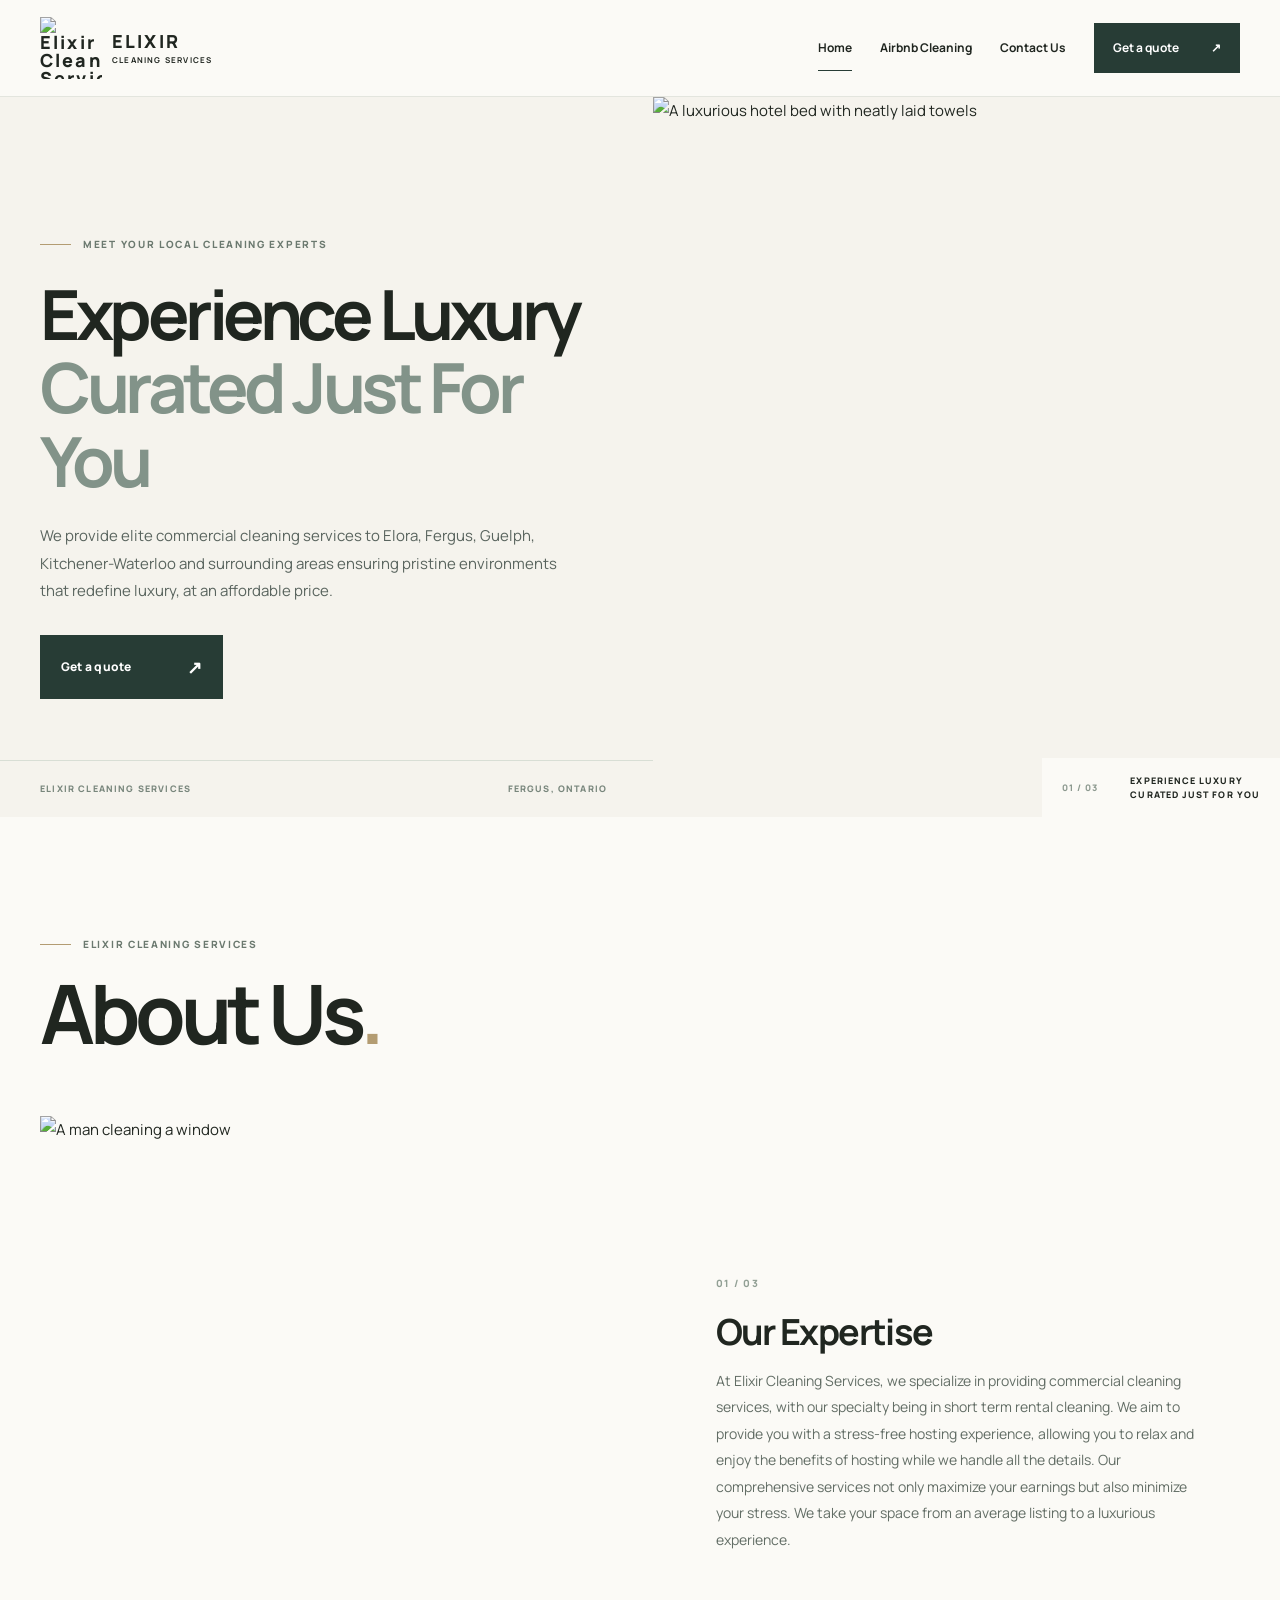
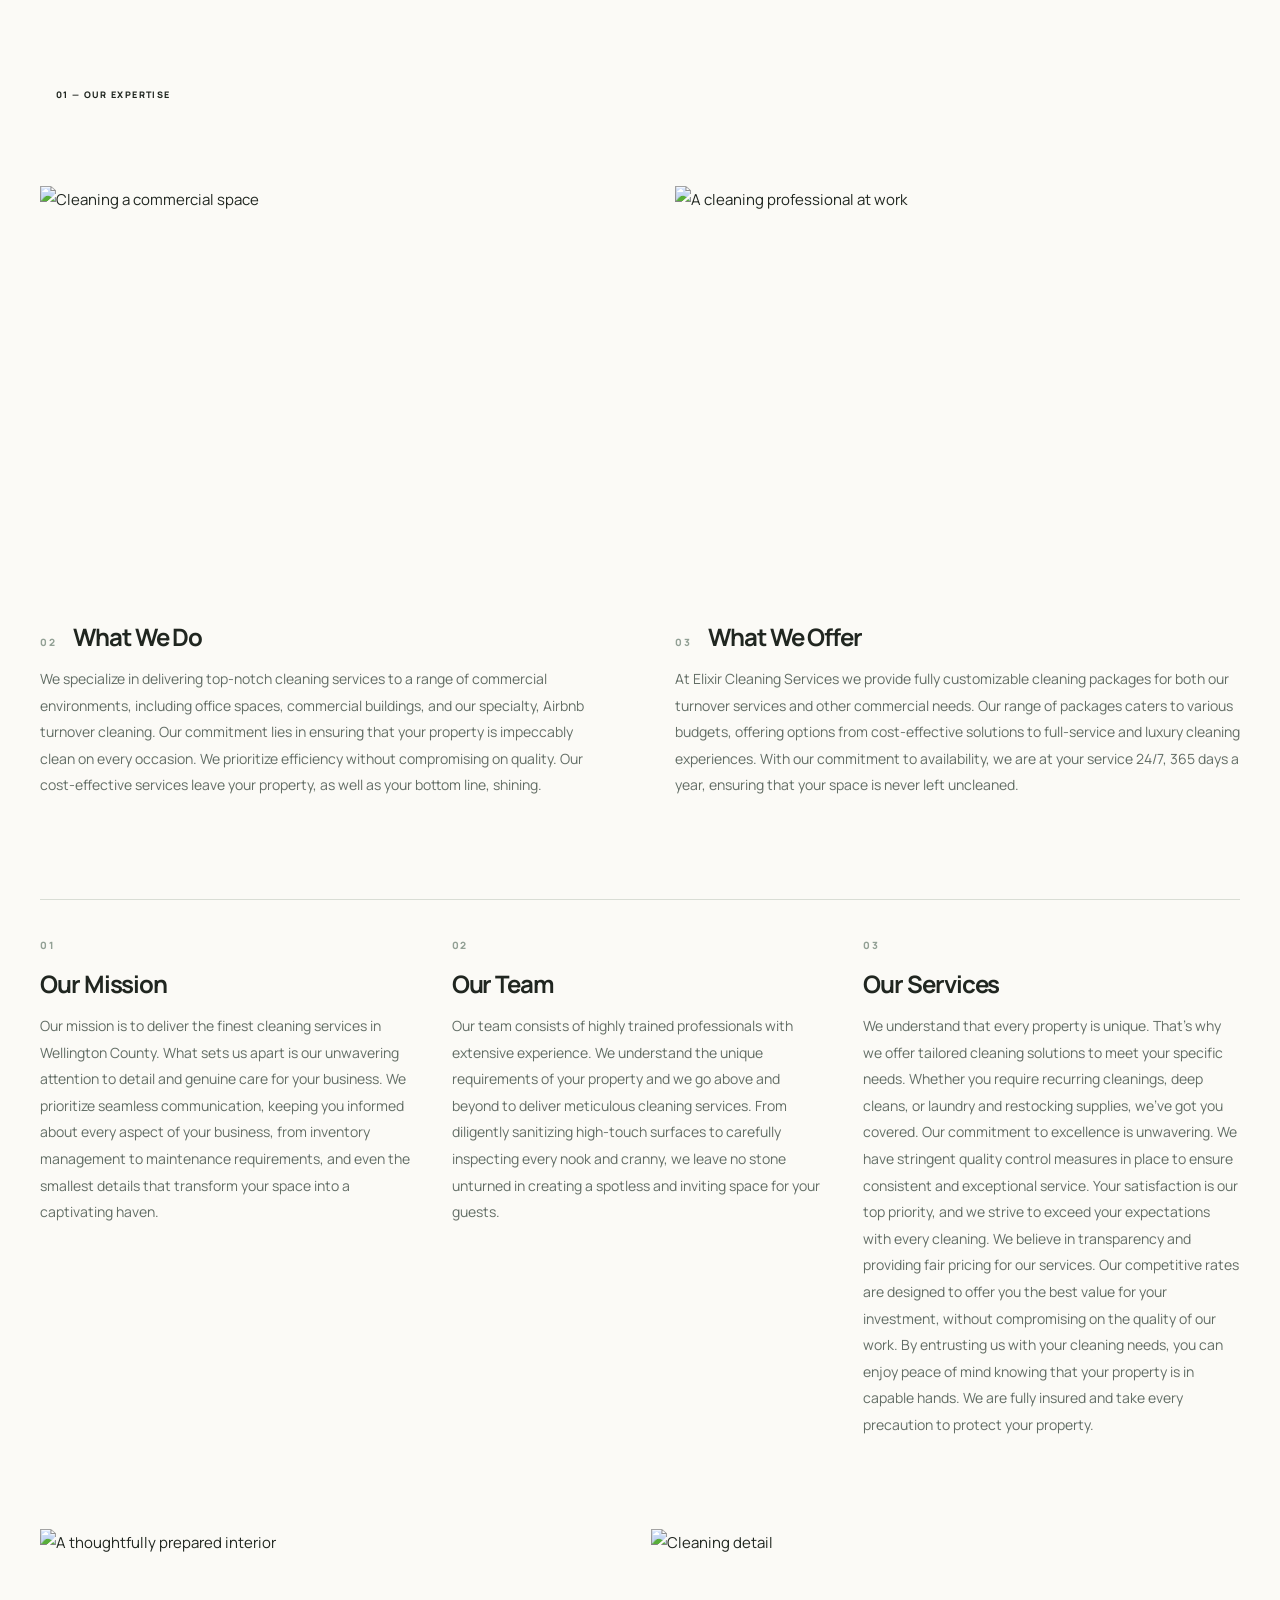
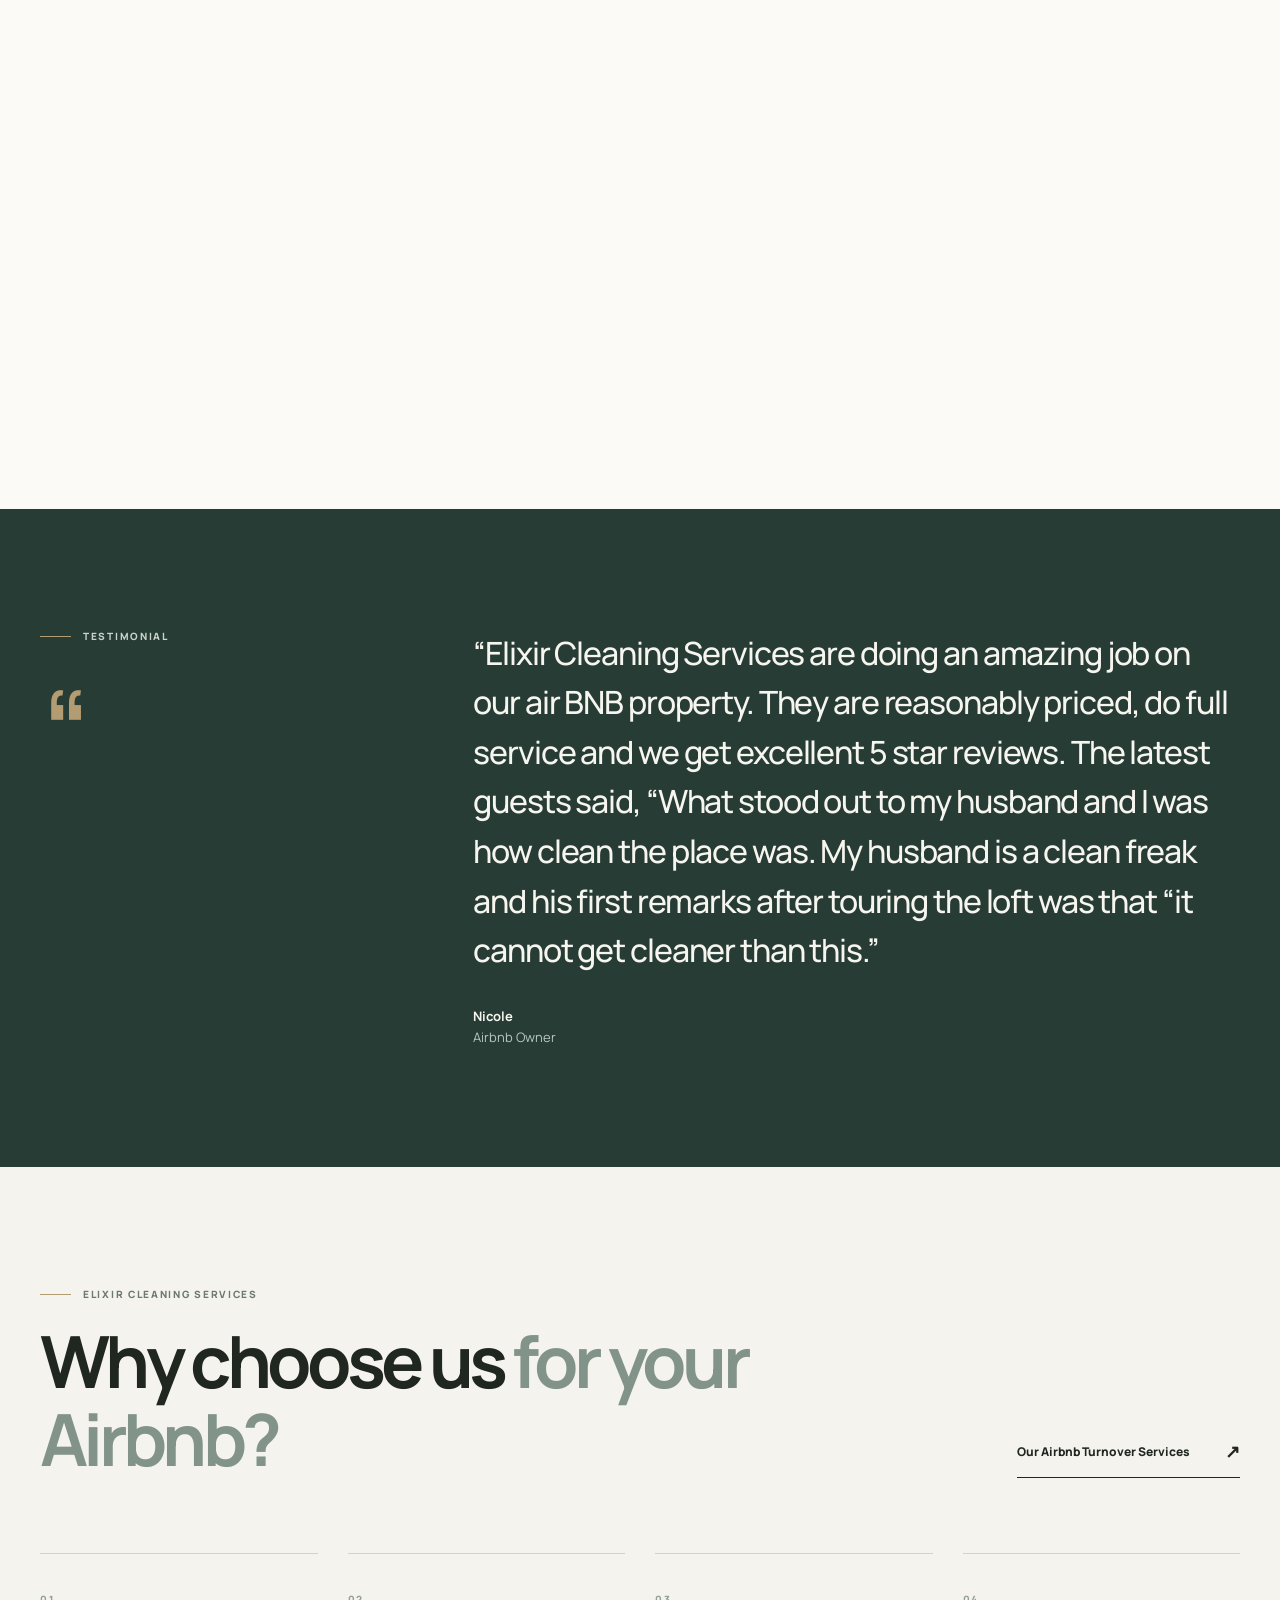
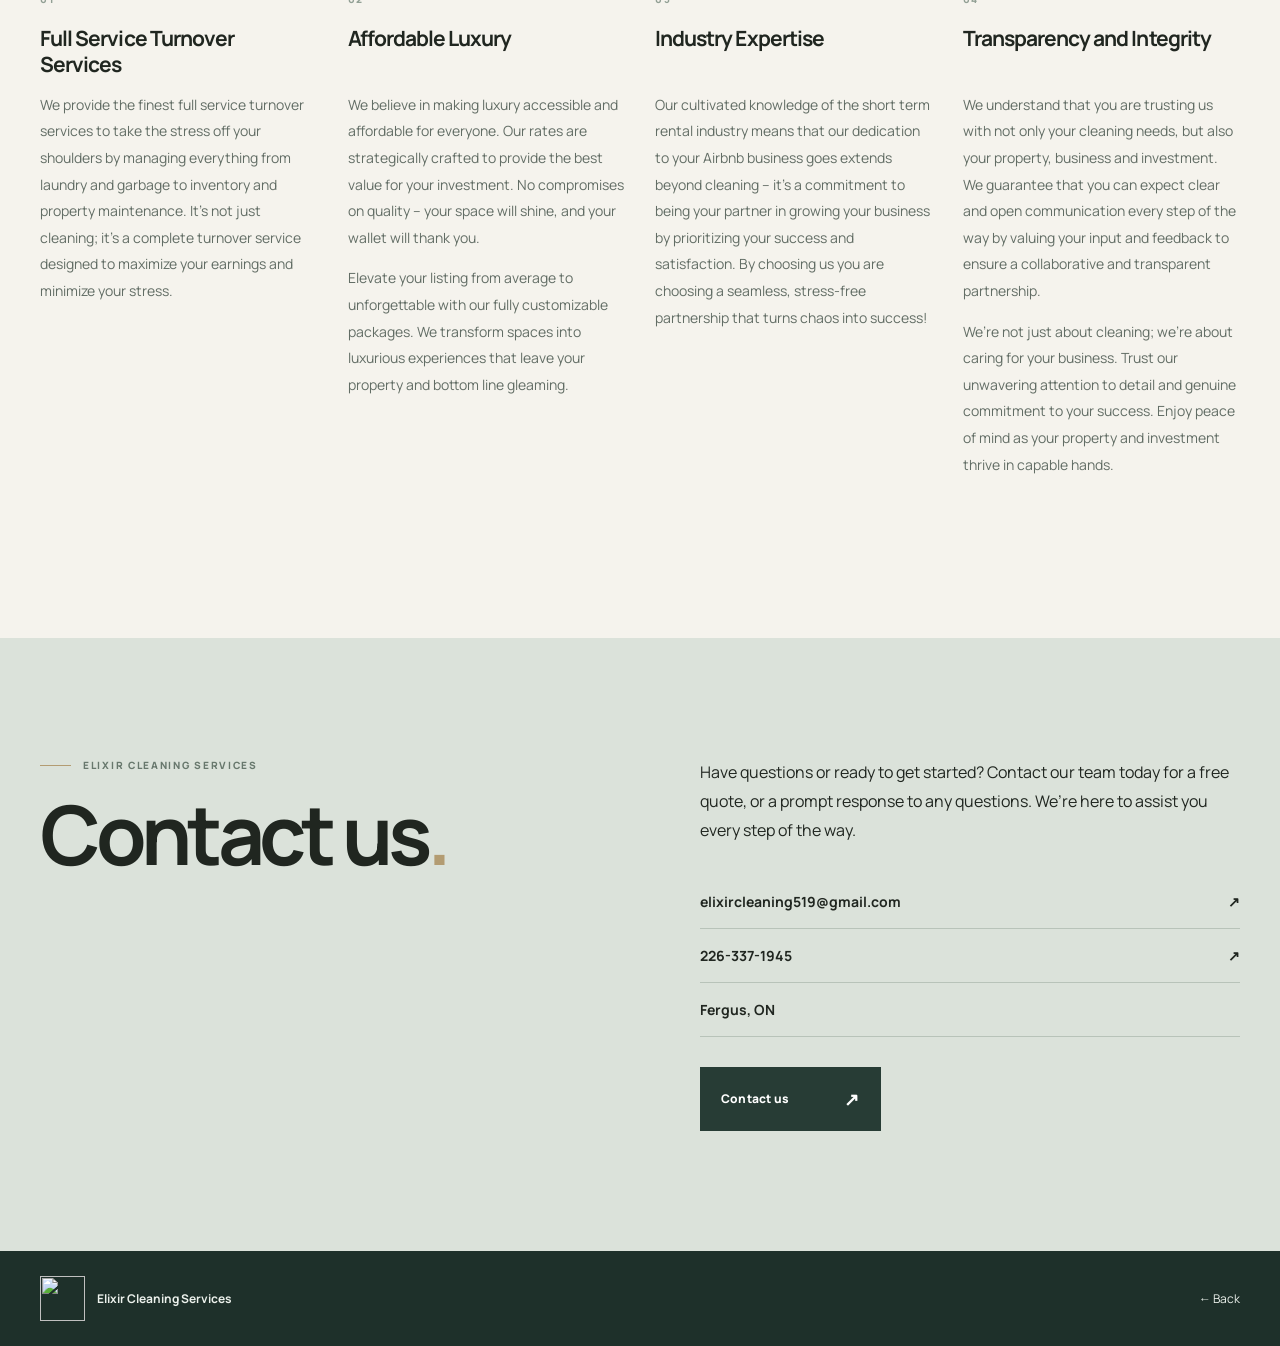
==== index.html @ 13777bdd "Create responsive homepage redesign Co-authored-by: arena-agent <297053741+arena-agent@users.noreply" ====
<!doctype html>
<html lang="en">
<head>
  <meta charset="utf-8">
  <meta name="viewport" content="width=device-width, initial-scale=1">
  <meta name="robots" content="noindex, nofollow">
  <meta name="description" content="Elixir Cleaning Services provides commercial and short-term rental cleaning in Wellington County and surrounding areas.">
  <title>Elixir Cleaning Services | Experience Luxury Curated Just For You</title>
  <link rel="preload" href="assets/fonts/manrope-400.woff2" as="font" type="font/woff2" crossorigin>
  <link rel="stylesheet" href="css/style.css">
  <script src="js/script.js" defer></script>
</head>
<body>
  <a class="skip-link" href="#main">Skip to content</a>
  <header class="site-header">
    <div class="header-inner wrap">
      <a class="brand" href="https://elixircleaningservices.ca/" aria-label="Elixir Cleaning Services home">
        <img src="https://elixircleaningservices.ca/wp-content/uploads/2023/12/untitled-design-2-e1702833797734.png?w=200" alt="Elixir Cleaning Services" width="74" height="74">
        <span>ELIXIR <small>CLEANING SERVICES</small></span>
      </a>
      <button class="menu-toggle" type="button" aria-expanded="false" aria-controls="site-nav"><span class="menu-label">Menu</span><span class="menu-lines" aria-hidden="true"></span></button>
      <nav id="site-nav" aria-label="Main navigation">
        <a class="current" href="https://elixircleaningservices.ca/">Home</a>
        <a href="https://elixircleaningservices.ca/why-choose-us/">Airbnb Cleaning</a>
        <a href="https://elixircleaningservices.ca/contact-us/">Contact Us</a>
        <a class="nav-cta" href="https://elixircleaningservicesca.wordpress.com/contact-us/">Get a quote <span aria-hidden="true">↗</span></a>
      </nav>
    </div>
  </header>
  <main id="main">
    <section class="hero">
      <div class="hero-copy">
        <div class="hero-copy-inner">
          <p class="eyebrow"><span></span> MEET YOUR LOCAL CLEANING experts</p>
          <h1>Experience Luxury <em>Curated Just For You</em></h1>
          <p class="hero-description">We provide elite commercial cleaning services to Elora, Fergus, Guelph, Kitchener-Waterloo and surrounding areas ensuring pristine environments that redefine luxury, at an affordable price.</p>
          <a class="button button-dark" href="https://elixircleaningservicesca.wordpress.com/contact-us/">Get a quote <span aria-hidden="true">↗</span></a>
        </div>
        <div class="hero-foot"><span>ELIXIR CLEANING SERVICES</span><span>FERGUS, ONTARIO</span></div>
      </div>
      <div class="hero-image"><img src="https://elixircleaningservices.ca/wp-content/uploads/2023/12/fred-kleber-7dxe4fizyeu-unsplash-edited.jpg" alt="A luxurious hotel bed with neatly laid towels" fetchpriority="high"><div class="image-caption"><span>01 / 03</span><span>EXPERIENCE LUXURY<br>CURATED JUST FOR YOU</span></div></div>
    </section>

    <section class="about section-pad" id="about">
      <div class="wrap">
        <div class="section-heading"><p class="eyebrow"><span></span> ELIXIR CLEANING SERVICES</p><h2>About Us<span>.</span></h2></div>
        <div class="about-feature">
          <div class="feature-image"><img src="https://elixircleaningservices.ca/wp-content/uploads/2023/12/pexels-tima-miroshnichenko-6195104.jpg?w=1024" alt="A man cleaning a window" loading="lazy"><span class="photo-index">01 — OUR EXPERTISE</span></div>
          <div class="feature-copy"><span class="section-number">01 / 03</span><h3>Our Expertise</h3><p>At Elixir Cleaning Services, we specialize in providing commercial cleaning services, with our specialty being in short term rental cleaning. We aim to provide you with a stress-free hosting experience, allowing you to relax and enjoy the benefits of hosting while we handle all the details. Our comprehensive services not only maximize your earnings but also minimize your stress. We take your space from an average listing to a luxurious experience.</p></div>
        </div>
        <div class="about-grid">
          <article class="about-card"><div class="card-image"><img src="https://elixircleaningservices.ca/wp-content/uploads/2023/12/pexels-cottonbro-studio-8273523.jpg?w=1024" alt="Cleaning a commercial space" loading="lazy"></div><div class="card-title"><span>02</span><h3>What We Do</h3></div><p>We specialize in delivering top-notch cleaning services to a range of commercial environments, including office spaces, commercial buildings, and our specialty, Airbnb turnover cleaning. Our commitment lies in ensuring that your property is impeccably clean on every occasion. We prioritize efficiency without compromising on quality. Our cost-effective services leave your property, as well as your bottom line, shining.</p></article>
          <article class="about-card"><div class="card-image"><img src="https://elixircleaningservices.ca/wp-content/uploads/2023/12/pexels-tima-miroshnichenko-6195274.jpg?w=1024" alt="A cleaning professional at work" loading="lazy"></div><div class="card-title"><span>03</span><h3>What We Offer</h3></div><p>At Elixir Cleaning Services we provide fully customizable cleaning packages for both our turnover services and other commercial needs. Our range of packages caters to various budgets, offering options from cost-effective solutions to full-service and luxury cleaning experiences. With our commitment to availability, we are at your service 24/7, 365 days a year, ensuring that your space is never left uncleaned.</p></article>
        </div>
        <div class="values-grid">
          <article><span>01</span><h3>Our Mission</h3><p>Our mission is to deliver the finest cleaning services in Wellington County. What sets us apart is our unwavering attention to detail and genuine care for your business. We prioritize seamless communication, keeping you informed about every aspect of your business, from inventory management to maintenance requirements, and even the smallest details that transform your space into a captivating haven.</p></article>
          <article><span>02</span><h3>Our Team</h3><p>Our team consists of highly trained professionals with extensive experience. We understand the unique requirements of your property and we go above and beyond to deliver meticulous cleaning services. From diligently sanitizing high-touch surfaces to carefully inspecting every nook and cranny, we leave no stone unturned in creating a spotless and inviting space for your guests.</p></article>
          <article><span>03</span><h3>Our Services</h3><p>We understand that every property is unique. That’s why we offer tailored cleaning solutions to meet your specific needs. Whether you require recurring cleanings, deep cleans, or laundry and restocking supplies, we’ve got you covered. Our commitment to excellence is unwavering. We have stringent quality control measures in place to ensure consistent and exceptional service. Your satisfaction is our top priority, and we strive to exceed your expectations with every cleaning. We believe in transparency and providing fair pricing for our services. Our competitive rates are designed to offer you the best value for your investment, without compromising on the quality of our work. By entrusting us with your cleaning needs, you can enjoy peace of mind knowing that your property is in capable hands. We are fully insured and take every precaution to protect your property.</p></article>
        </div>
        <div class="image-pair"><img src="https://elixircleaningservices.ca/wp-content/uploads/2023/12/pexels-cottonbro-studio-4107286-e1702835854366.jpg" alt="A thoughtfully prepared interior" loading="lazy"><img src="https://elixircleaningservices.ca/wp-content/uploads/2023/12/pexels-photo-7746574-1.jpeg" alt="Cleaning detail" loading="lazy"></div>
      </div>
    </section>

    <section class="testimonial section-pad"><div class="wrap testimonial-inner"><div><p class="eyebrow light"><span></span> Testimonial</p><div class="quote-mark" aria-hidden="true">“</div></div><blockquote><p>“Elixir Cleaning Services are doing an amazing job on our air BNB property. They are reasonably priced, do full service and we get excellent 5 star reviews. The latest guests said, “What stood out to my husband and I was how clean the place was. My husband is a clean freak and his first remarks after touring the loft was that “it cannot get cleaner than this.”</p><footer><strong>Nicole</strong><span>Airbnb Owner</span></footer></blockquote></div></section>

    <section class="why section-pad"><div class="wrap"><div class="why-heading"><div><p class="eyebrow"><span></span> ELIXIR CLEANING SERVICES</p><h2>Why choose us <em>for your Airbnb?</em></h2></div><a class="text-link" href="https://elixircleaningservices.ca/why-choose-us/">Our Airbnb Turnover Services <span aria-hidden="true">↗</span></a></div>
      <div class="why-grid">
        <article><span class="why-number">01</span><h3>Full Service Turnover Services</h3><p>We provide the finest full service turnover services to take the stress off your shoulders by managing everything from laundry and garbage to inventory and property maintenance. It’s not just cleaning; it’s a complete turnover service designed to maximize your earnings and minimize your stress.</p></article>
        <article><span class="why-number">02</span><h3>Affordable Luxury</h3><p>We believe in making luxury accessible and affordable for everyone. Our rates are strategically crafted to provide the best value for your investment. No compromises on quality – your space will shine, and your wallet will thank you.</p><p>Elevate your listing from average to unforgettable with our fully customizable packages. We transform spaces into luxurious experiences that leave your property and bottom line gleaming.</p></article>
        <article><span class="why-number">03</span><h3>Industry Expertise</h3><p>Our cultivated knowledge of the short term rental industry means that our dedication to your Airbnb business goes extends beyond cleaning – it’s a commitment to being your partner in growing your business by prioritizing your success and satisfaction. By choosing us you are choosing a seamless, stress-free partnership that turns chaos into success!</p></article>
        <article><span class="why-number">04</span><h3>Transparency and Integrity</h3><p>We understand that you are trusting us with not only your cleaning needs, but also your property, business and investment. We guarantee that you can expect clear and open communication every step of the way by valuing your input and feedback to ensure a collaborative and transparent partnership.</p><p>We’re not just about cleaning; we’re about caring for your business. Trust our unwavering attention to detail and genuine commitment to your success. Enjoy peace of mind as your property and investment thrive in capable hands.</p></article>
      </div></div></section>
    <section class="contact section-pad" id="contact"><div class="wrap contact-inner"><div><p class="eyebrow light"><span></span> ELIXIR CLEANING SERVICES</p><h2>Contact us<span>.</span></h2></div><div class="contact-copy"><p>Have questions or ready to get started? Contact our team today for a free quote, or a prompt response to any questions. We’re here to assist you every step of the way.</p><div class="contact-links"><a href="mailto:elixircleaning519@gmail.com">elixircleaning519@gmail.com <span>↗</span></a><a href="tel:+12263371945">226-337-1945 <span>↗</span></a><p>Fergus, ON</p></div><a class="button button-light" href="https://elixircleaningservices.ca/contact-us/">Contact us <span aria-hidden="true">↗</span></a></div></div></section>
  </main>
  <footer class="footer"><div class="wrap footer-inner"><a class="footer-brand" href="https://elixircleaningservices.ca/"><img src="https://elixircleaningservices.ca/wp-content/uploads/2023/12/untitled-design-2-e1702833797734.png?w=200" alt="" width="56" height="56"><span>Elixir Cleaning Services</span></a><a href="https://elixircleaningservices.ca/">← Back</a></div></footer>
  <a class="mobile-call" href="tel:+12263371945" aria-label="Call Elixir Cleaning Services">Call <span>↗</span></a>
</body>
</html>
---- css/style.css ----
@font-face{font-family:Manrope;src:url('../assets/fonts/manrope-400.woff2') format('woff2');font-weight:400;font-display:swap}@font-face{font-family:Manrope;src:url('../assets/fonts/manrope-500.woff2') format('woff2');font-weight:500;font-display:swap}@font-face{font-family:Manrope;src:url('../assets/fonts/manrope-600.woff2') format('woff2');font-weight:600;font-display:swap}@font-face{font-family:Manrope;src:url('../assets/fonts/manrope-700.woff2') format('woff2');font-weight:700;font-display:swap}@font-face{font-family:Manrope;src:url('../assets/fonts/manrope-800.woff2') format('woff2');font-weight:800;font-display:swap}
:root{--ink:#202620;--forest:#273c35;--cream:#f5f3ed;--paper:#fbfaf6;--gold:#b39c72;--muted:#68716b;--line:#d9ddd5}*{box-sizing:border-box}html{scroll-behavior:smooth}body{margin:0;color:var(--ink);background:var(--paper);font-family:Manrope,Arial,sans-serif;font-size:15px;line-height:1.8}img{display:block;max-width:100%}a{color:inherit;text-decoration:none}button{font:inherit}p,h1,h2,h3,blockquote{margin:0}p+p{margin-top:1em}.wrap{width:min(100% - 40px,1320px);margin:auto}.skip-link{position:absolute;left:1rem;top:-100px;z-index:100;background:#fff;padding:1rem}.skip-link:focus{top:1rem}.site-header{position:relative;z-index:20;background:var(--paper);border-bottom:1px solid #e3e5de}.header-inner{min-height:82px;display:flex;align-items:center;justify-content:space-between;gap:24px}.brand{display:flex;align-items:center;gap:10px;line-height:1;font-size:18px;letter-spacing:.12em;font-weight:800}.brand img{width:54px;height:54px;object-fit:contain}.brand small{display:block;font-size:8px;letter-spacing:.15em;margin-top:6px;font-weight:700}.menu-toggle{border:0;background:none;display:flex;align-items:center;gap:12px;padding:12px 0 12px 12px;color:var(--ink);font-size:11px;text-transform:uppercase;letter-spacing:.12em;font-weight:700}.menu-lines{display:block;width:23px;height:12px;border-top:1.5px solid;border-bottom:1.5px solid}#site-nav{display:none;position:absolute;top:100%;left:0;right:0;background:var(--paper);padding:10px 20px 24px;box-shadow:0 12px 20px #17281e14}#site-nav.open{display:flex;flex-direction:column}#site-nav a{padding:14px 0;border-bottom:1px solid var(--line);font-weight:700;font-size:13px}#site-nav .nav-cta{border:0;margin-top:14px;background:var(--forest);color:#fff;padding:14px 18px;display:flex;justify-content:space-between}.hero{display:flex;flex-direction:column;background:var(--cream)}.hero-copy{display:flex;flex-direction:column;justify-content:space-between}.hero-copy-inner{padding:62px 20px 55px}.eyebrow{display:flex;align-items:center;gap:12px;text-transform:uppercase;font-size:10px;line-height:1.5;font-weight:800;letter-spacing:.17em;color:#6b796f}.eyebrow span{width:31px;height:1px;background:var(--gold);flex:none}.hero h1{font-size:clamp(43px,11.5vw,76px);letter-spacing:-.065em;line-height:1.06;font-weight:700;max-width:690px;margin:25px 0}.hero h1 em,.why h2 em{font-style:normal;color:#829389}.hero-description{max-width:535px;color:#59645e;line-height:1.85}.button{display:inline-flex;align-items:center;justify-content:space-between;gap:55px;min-height:58px;padding:16px 21px;font-size:12px;font-weight:800;letter-spacing:.02em;margin-top:30px}.button span,.text-link span{font-size:18px}.button-dark{background:var(--forest);color:#fff}.button-dark:hover,.nav-cta:hover{background:#3d584a}.hero-foot{display:none}.hero-image{position:relative;min-height:330px;height:92vw;max-height:600px;overflow:hidden}.hero-image img{width:100%;height:100%;object-fit:cover}.image-caption{position:absolute;bottom:0;right:0;background:var(--paper);padding:16px 20px;display:flex;gap:32px;align-items:center;font-size:9px;font-weight:800;line-height:1.5;letter-spacing:.12em}.image-caption span:first-child{color:#8c998f}.section-pad{padding:78px 0}.section-heading{margin-bottom:38px}.section-heading h2,.contact h2{font-size:clamp(45px,8vw,82px);letter-spacing:-.065em;line-height:1.05;margin-top:18px}.section-heading h2 span,.contact h2 span{color:var(--gold)}.about-feature{display:grid;gap:28px}.feature-image{position:relative;height:360px;overflow:hidden}.feature-image img,.card-image img,.image-pair img{width:100%;height:100%;object-fit:cover}.photo-index{position:absolute;bottom:0;left:0;background:var(--paper);padding:13px 16px;font-size:9px;letter-spacing:.15em;font-weight:800}.feature-copy{padding:5px 0 16px}.section-number,.card-title span,.values-grid article>span,.why-number{font-size:10px;color:#92a095;letter-spacing:.15em;font-weight:800}.feature-copy h3,.card-title h3,.values-grid h3,.why-grid h3{font-size:24px;letter-spacing:-.045em;line-height:1.25;margin:14px 0}.feature-copy p,.about-card p,.values-grid p,.why-grid p{color:#626d65;font-size:14px;line-height:1.9}.about-grid{display:grid;gap:42px;margin-top:30px}.card-image{height:280px;overflow:hidden}.card-title{display:flex;gap:17px;align-items:baseline;margin-top:16px}.card-title h3{margin:0 0 14px}.values-grid{display:grid;gap:0;margin-top:70px;border-top:1px solid var(--line)}.values-grid article{padding:28px 0;border-bottom:1px solid var(--line)}.values-grid h3{margin-top:12px}.image-pair{display:grid;grid-template-columns:1fr 1fr;gap:10px;margin-top:46px}.image-pair img{height:200px}.testimonial{background:var(--forest);color:#f6f5ef}.testimonial-inner{display:grid;gap:5px}.light{color:#c8d3cb}.quote-mark{font-size:100px;line-height:1;color:var(--gold);height:75px;margin-top:25px}.testimonial blockquote p{font-size:clamp(20px,4vw,32px);font-weight:500;letter-spacing:-.035em;line-height:1.55}.testimonial footer{margin-top:30px;display:flex;flex-direction:column;line-height:1.6;font-size:13px}.testimonial footer span{color:#b8c8bf}.why{background:var(--cream)}.why-heading h2{font-size:clamp(39px,8vw,72px);line-height:1.08;letter-spacing:-.065em;margin:20px 0 25px;max-width:750px}.text-link{font-size:12px;font-weight:800;border-bottom:1px solid var(--ink);padding:0 0 9px;display:inline-flex;align-items:center;gap:35px}.why-grid{display:grid;margin-top:50px}.why-grid article{padding:26px 0;border-top:1px solid #cdd4ca}.why-grid h3{font-size:21px}.contact{background:#dbe2da}.contact .eyebrow{color:#68786d}.contact-inner{display:grid;gap:35px}.contact-copy>p{font-size:16px;max-width:550px}.contact-links{margin-top:30px}.contact-links a,.contact-links p{display:flex;justify-content:space-between;border-bottom:1px solid #b8c3b9;padding:14px 0;font-size:14px;font-weight:700;margin:0;overflow-wrap:anywhere}.button-light{background:var(--forest);color:white}.footer{background:#1e302a;color:#ecf1ec;padding:25px 0 90px}.footer-inner,.footer-brand{display:flex;align-items:center;justify-content:space-between;gap:12px}.footer-brand{justify-content:flex-start;font-size:12px;font-weight:700}.footer-brand img{width:45px;height:45px;object-fit:contain}.footer-inner>a:last-child{font-size:12px}.mobile-call{position:fixed;right:16px;bottom:16px;z-index:15;background:var(--forest);color:white;padding:11px 17px;font-size:12px;font-weight:800;box-shadow:0 4px 15px #0003}.mobile-call span{margin-left:15px}
@media(min-width:768px){.wrap{width:min(100% - 80px,1320px)}.header-inner{min-height:96px}.brand img{width:62px;height:62px}.menu-toggle{display:none}#site-nav,#site-nav.open{display:flex;position:static;flex-direction:row;align-items:center;gap:28px;padding:0;background:none;box-shadow:none}#site-nav a{border:0;padding:12px 0;font-size:12px}#site-nav .current{border-bottom:1px solid var(--forest)}#site-nav .nav-cta{margin:0;padding:14px 19px;gap:32px}.hero{display:grid;grid-template-columns:1fr 1fr;min-height:640px}.hero-copy-inner{padding:90px 7% 60px max(40px,calc((100vw - 1320px)/2))}.hero h1{font-size:clamp(48px,5.4vw,80px)}.hero-image{height:100%;max-height:none;min-height:640px}.hero-foot{display:flex;justify-content:space-between;border-top:1px solid #d8ded5;padding:20px 7% 20px max(40px,calc((100vw - 1320px)/2));font-size:9px;font-weight:800;letter-spacing:.13em;color:#78867c}.section-pad{padding:120px 0}.section-heading{margin-bottom:60px}.about-feature{grid-template-columns:1.05fr .95fr;gap:8%;align-items:center}.feature-image{height:500px}.feature-copy h3{font-size:36px}.about-grid{grid-template-columns:1fr 1fr;gap:45px;margin-top:70px}.card-image{height:350px}.values-grid{grid-template-columns:repeat(3,1fr);gap:35px;margin-top:100px}.values-grid article{border-bottom:0;padding:30px 0}.image-pair{gap:22px;margin-top:60px}.image-pair img{height:350px}.testimonial-inner{grid-template-columns:1fr 2fr;gap:50px}.quote-mark{font-size:140px}.why-heading{display:flex;align-items:end;justify-content:space-between;gap:30px}.why-heading h2{margin-bottom:0}.why-grid{grid-template-columns:1fr 1fr;gap:0 60px;margin-top:75px}.why-grid article{padding:30px 0 40px}.contact-inner{grid-template-columns:1fr 1fr;gap:60px}.footer{padding:25px 0}.mobile-call{display:none}}
@media(min-width:1100px){.hero{grid-template-columns:51% 49%;min-height:720px}.hero-image{min-height:720px}.hero-copy-inner{padding-top:140px}.feature-image{height:600px}.feature-copy{max-width:480px}.about-grid{gap:70px}.card-image{height:420px}.image-pair img{height:460px}.why-grid{grid-template-columns:repeat(4,1fr);gap:30px}.why-grid h3{min-height:53px}.contact-inner{gap:120px}}
@media(max-width:380px){.brand{font-size:15px}.brand img{width:45px;height:45px}.hero h1{font-size:40px}.hero-copy-inner{padding-top:48px}.image-caption{font-size:8px}.wrap{width:calc(100% - 32px)}.hero-copy-inner{padding-left:16px;padding-right:16px}}
@media(prefers-reduced-motion:reduce){html{scroll-behavior:auto}}
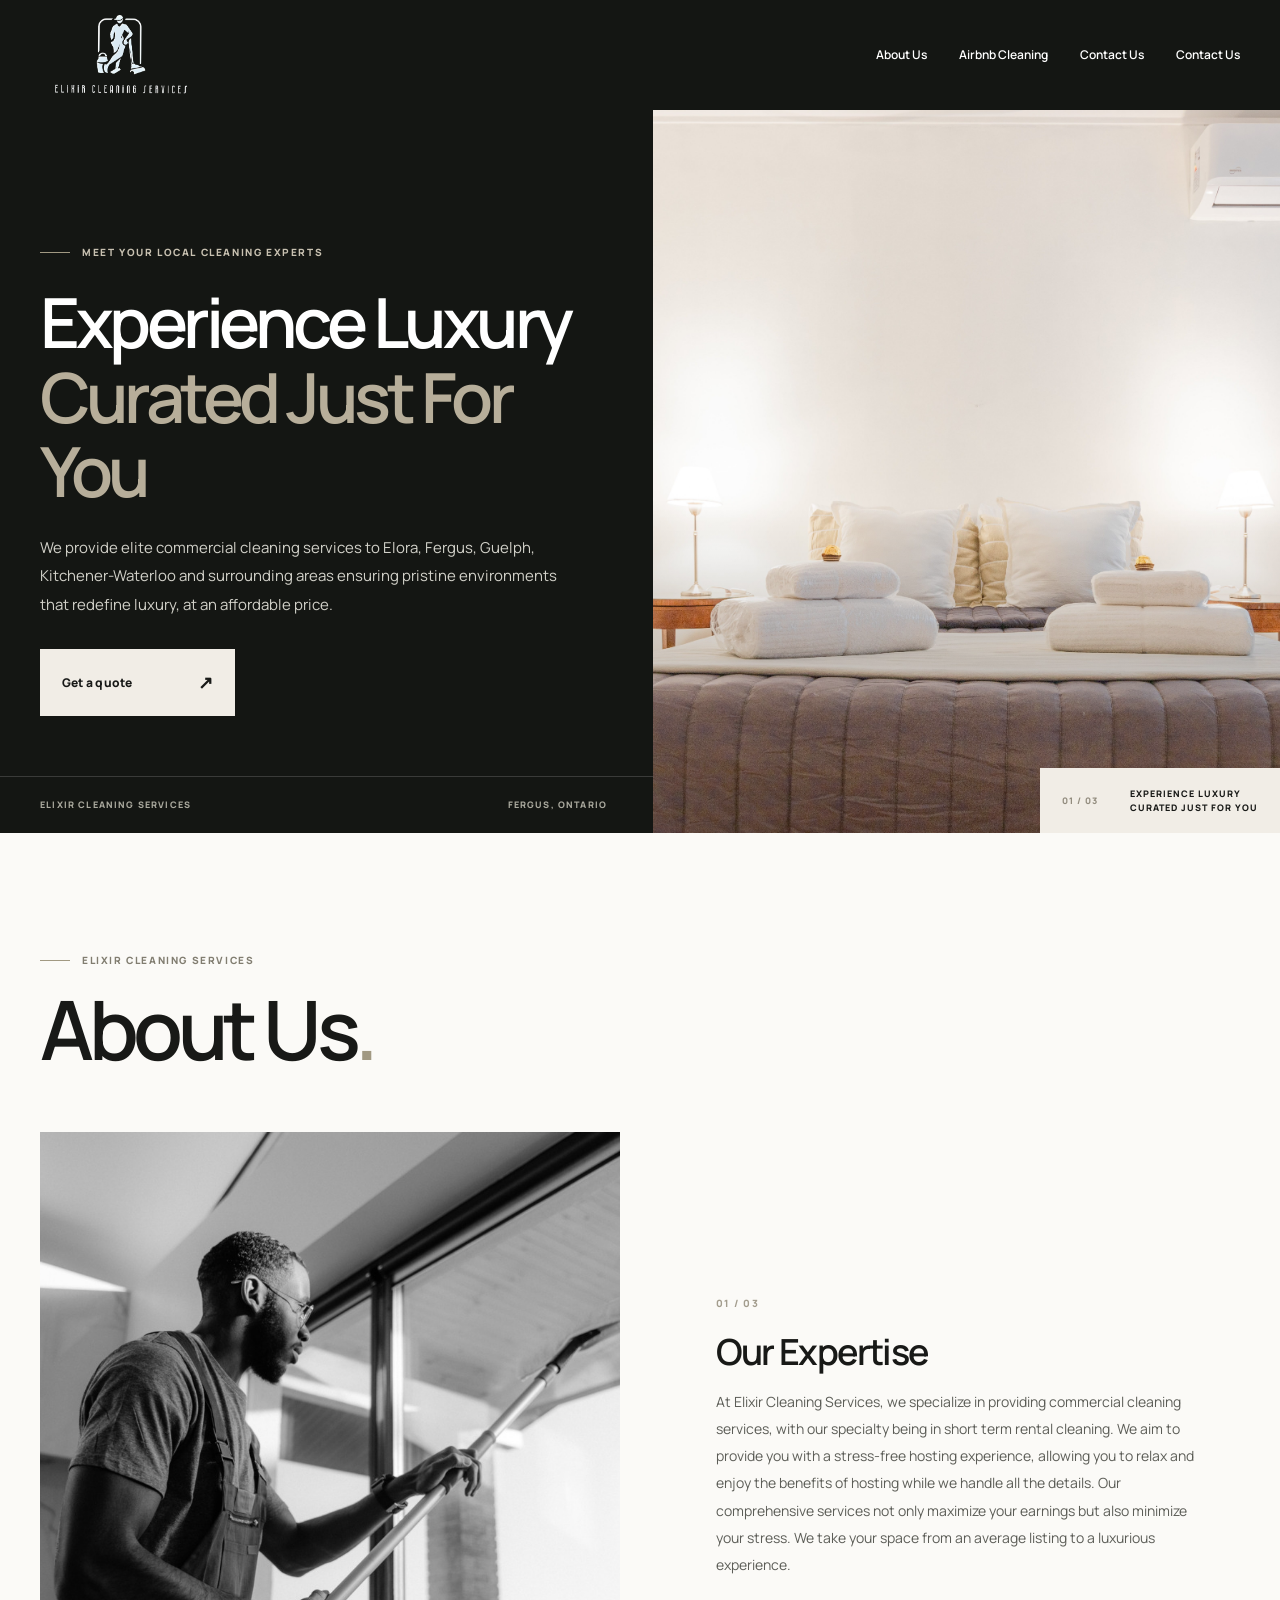
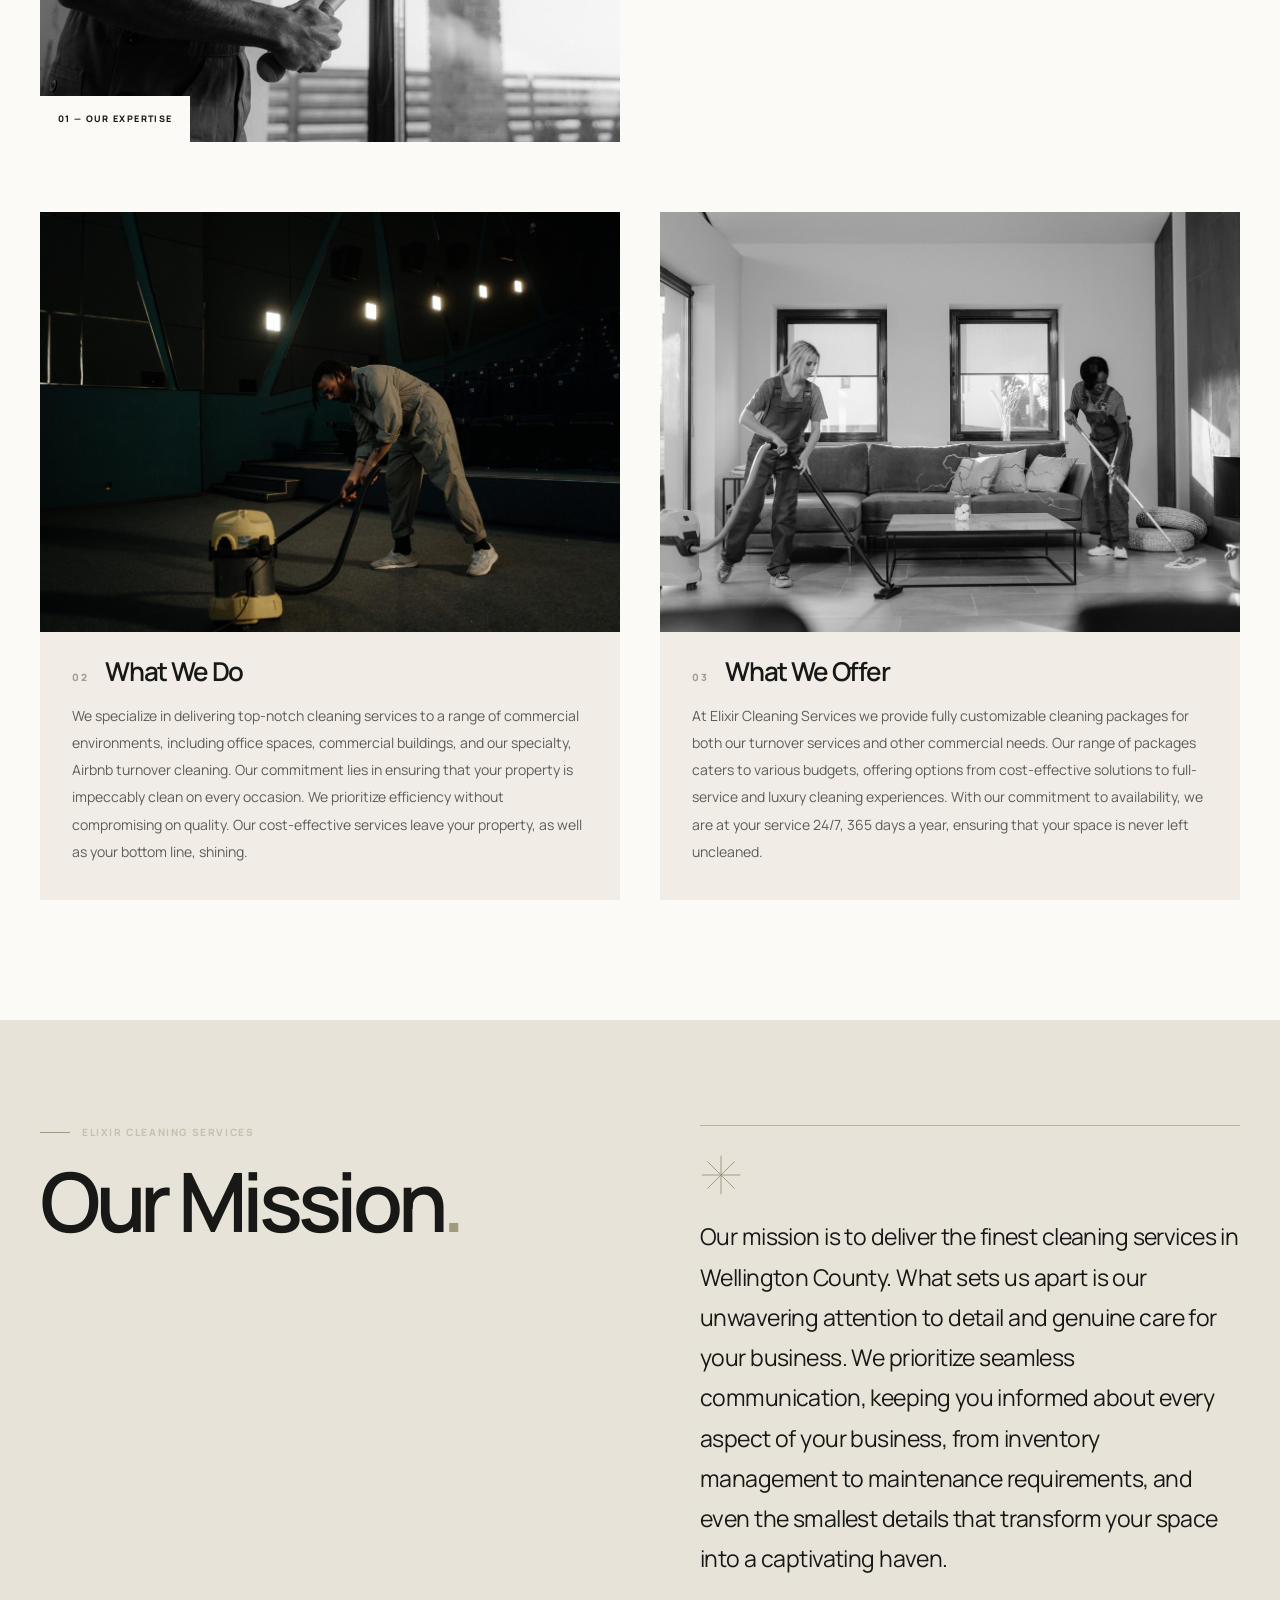
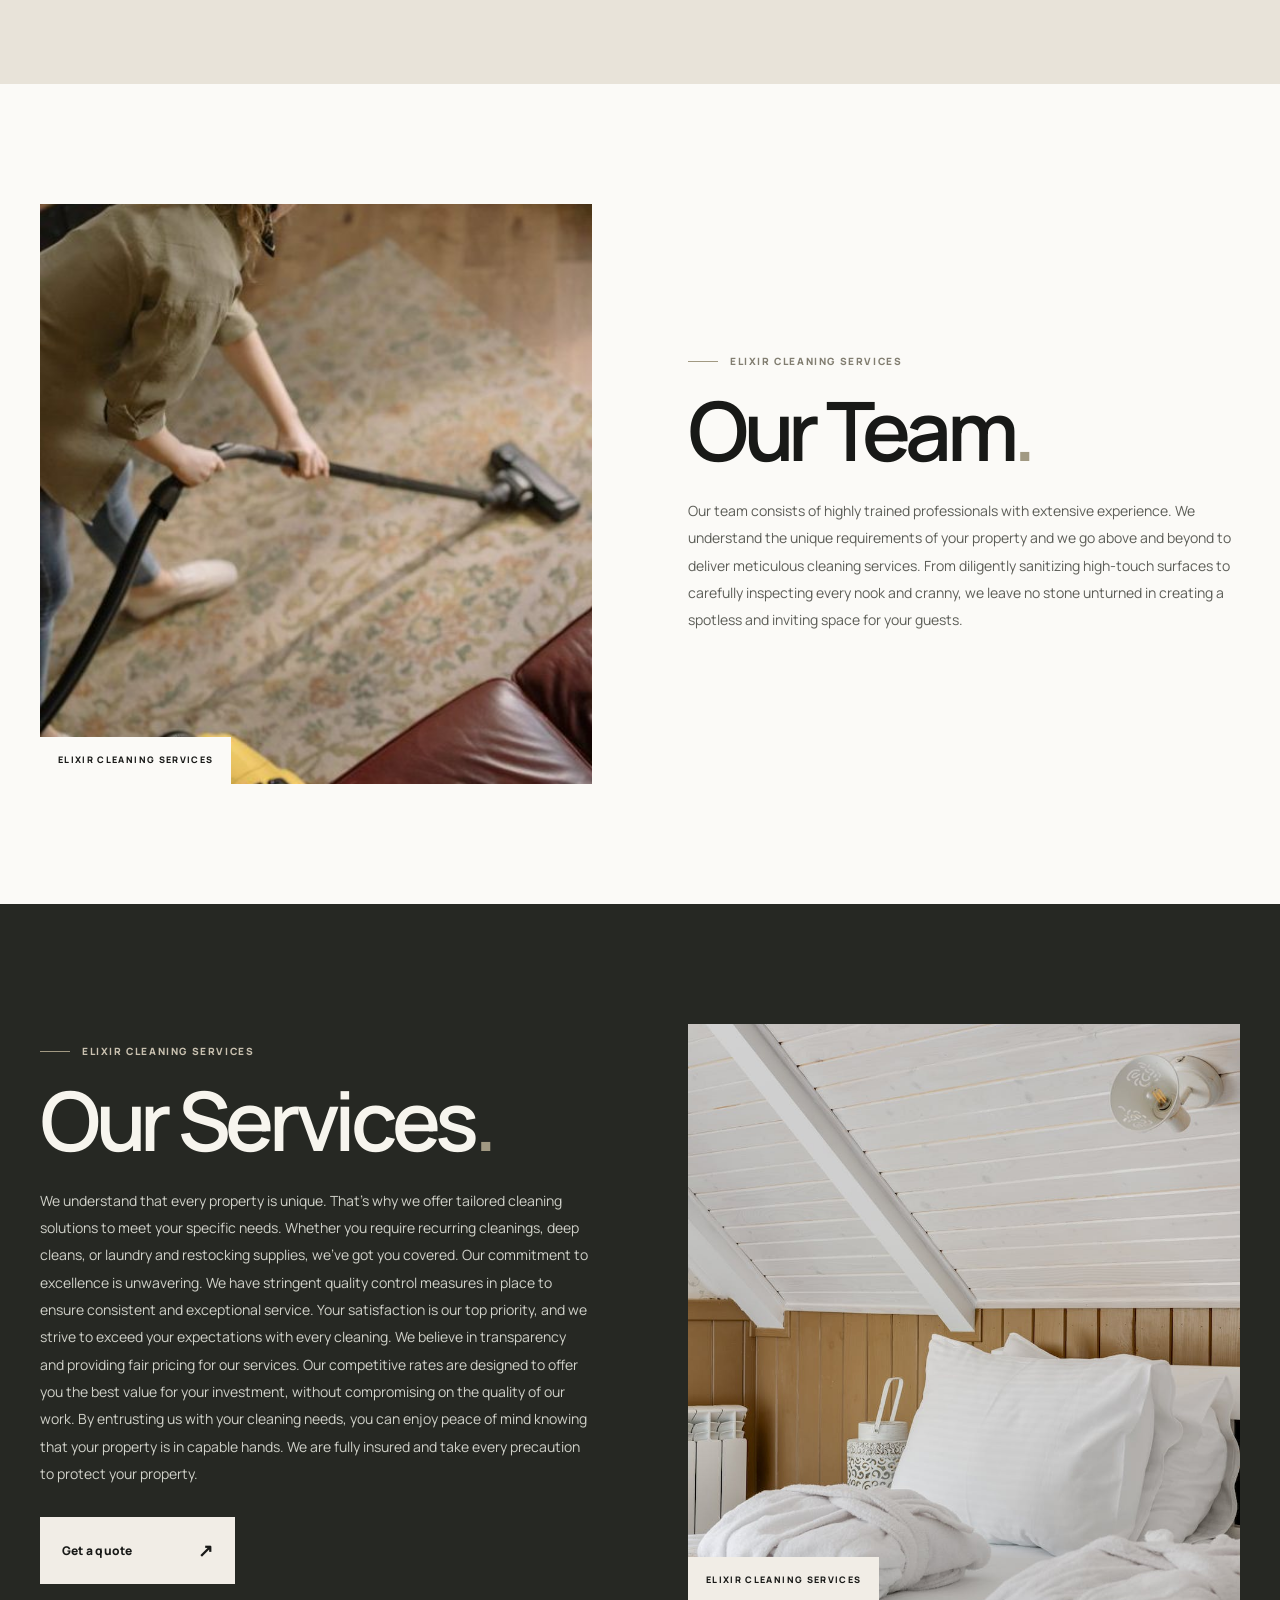
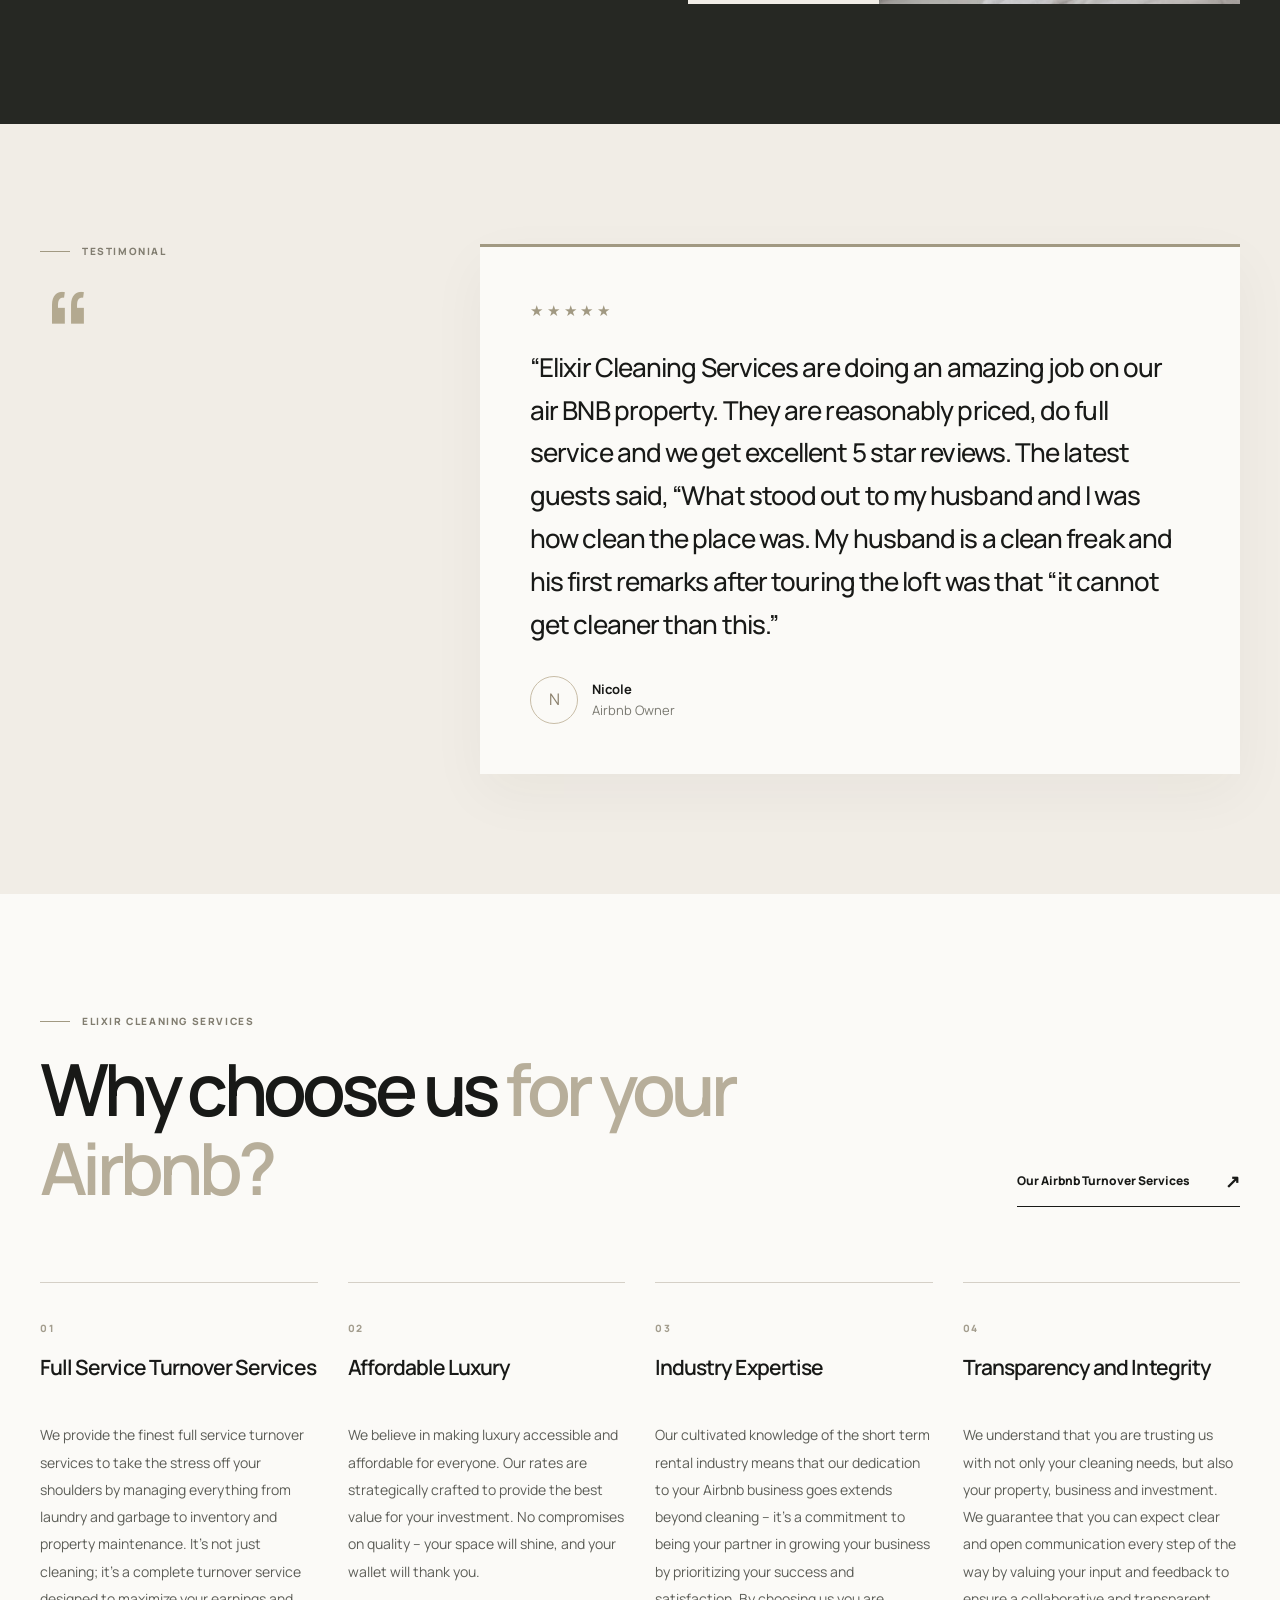
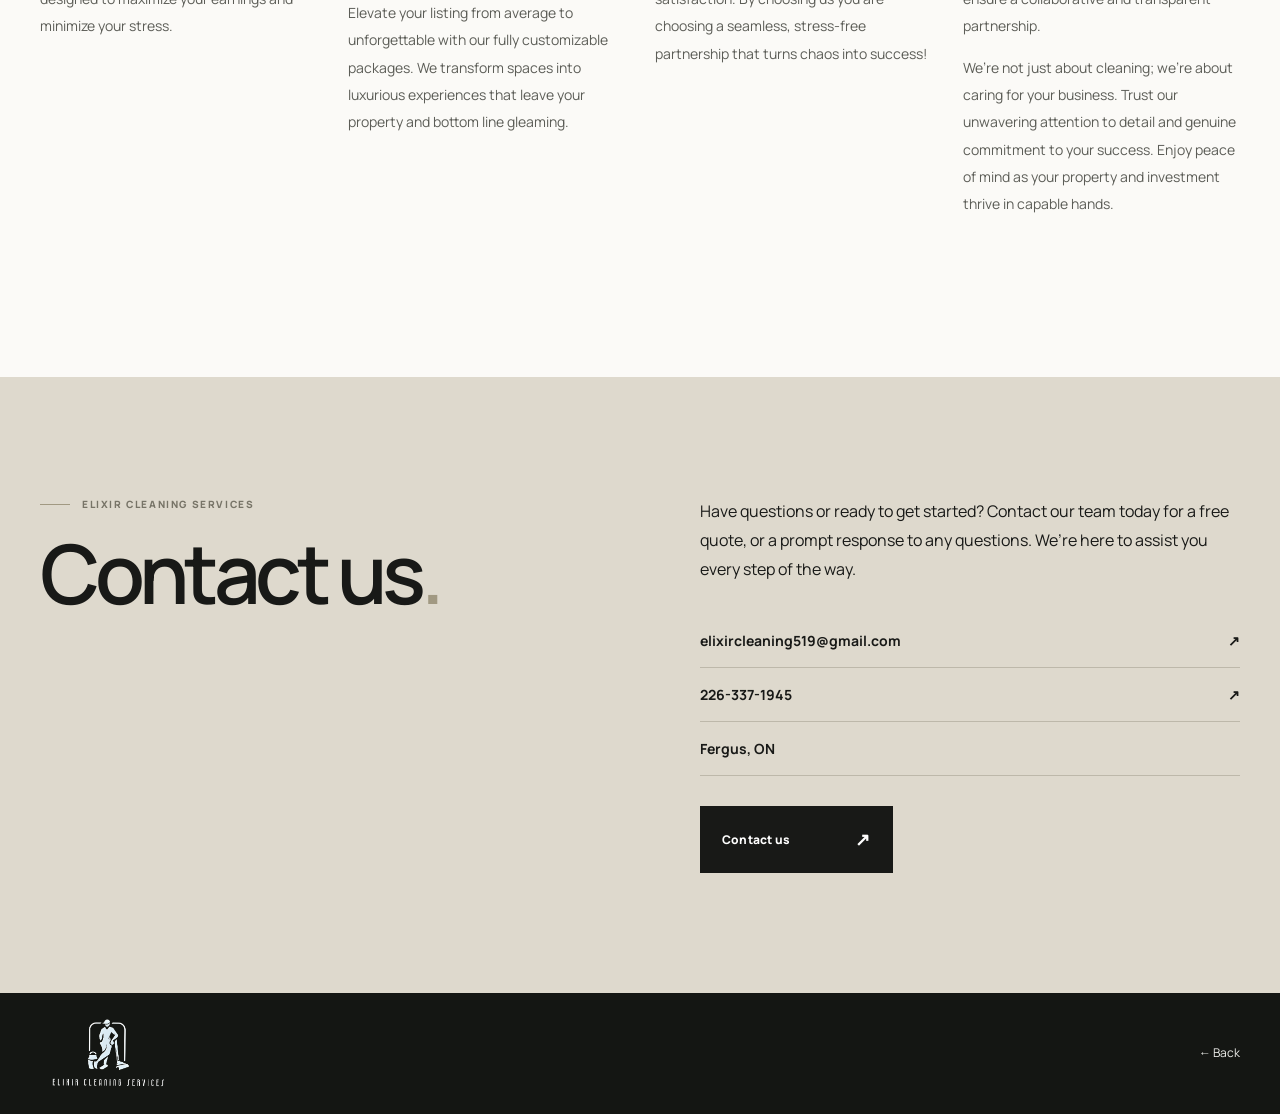
==== commit 7cbec333: "Refine service-focused homepage design Co-authored-by: arena-agent <297053741+arena-agent@users.nore" ====
--- a/index.html
+++ b/index.html
@@ -15,15 +15,14 @@
   <header class="site-header">
     <div class="header-inner wrap">
       <a class="brand" href="https://elixircleaningservices.ca/" aria-label="Elixir Cleaning Services home">
-        <img src="https://elixircleaningservices.ca/wp-content/uploads/2023/12/untitled-design-2-e1702833797734.png?w=200" alt="Elixir Cleaning Services" width="74" height="74">
-        <span>ELIXIR <small>CLEANING SERVICES</small></span>
+        <img src="assets/logo/elixir-transparent.png" alt="Elixir Cleaning Services" width="215" height="116">
       </a>
       <button class="menu-toggle" type="button" aria-expanded="false" aria-controls="site-nav"><span class="menu-label">Menu</span><span class="menu-lines" aria-hidden="true"></span></button>
       <nav id="site-nav" aria-label="Main navigation">
-        <a class="current" href="https://elixircleaningservices.ca/">Home</a>
+        <a href="https://elixircleaningservices.ca/about/">About Us</a>
         <a href="https://elixircleaningservices.ca/why-choose-us/">Airbnb Cleaning</a>
         <a href="https://elixircleaningservices.ca/contact-us/">Contact Us</a>
-        <a class="nav-cta" href="https://elixircleaningservicesca.wordpress.com/contact-us/">Get a quote <span aria-hidden="true">↗</span></a>
+        <a href="https://elixircleaningservices.ca/contact-us-2/">Contact Us</a>
       </nav>
     </div>
   </header>
@@ -38,30 +37,39 @@
         </div>
         <div class="hero-foot"><span>ELIXIR CLEANING SERVICES</span><span>FERGUS, ONTARIO</span></div>
       </div>
-      <div class="hero-image"><img src="https://elixircleaningservices.ca/wp-content/uploads/2023/12/fred-kleber-7dxe4fizyeu-unsplash-edited.jpg" alt="A luxurious hotel bed with neatly laid towels" fetchpriority="high"><div class="image-caption"><span>01 / 03</span><span>EXPERIENCE LUXURY<br>CURATED JUST FOR YOU</span></div></div>
+      <div class="hero-image"><img src="assets/images/fred-kleber-7dxe4fizyeu-unsplash-edited.jpg" alt="A luxurious hotel bed with neatly laid towels" fetchpriority="high"><div class="image-caption"><span>01 / 03</span><span>EXPERIENCE LUXURY<br>CURATED JUST FOR YOU</span></div></div>
     </section>
 
     <section class="about section-pad" id="about">
       <div class="wrap">
         <div class="section-heading"><p class="eyebrow"><span></span> ELIXIR CLEANING SERVICES</p><h2>About Us<span>.</span></h2></div>
         <div class="about-feature">
-          <div class="feature-image"><img src="https://elixircleaningservices.ca/wp-content/uploads/2023/12/pexels-tima-miroshnichenko-6195104.jpg?w=1024" alt="A man cleaning a window" loading="lazy"><span class="photo-index">01 — OUR EXPERTISE</span></div>
+          <div class="feature-image"><img src="assets/images/pexels-tima-miroshnichenko-6195104.jpg" alt="A man cleaning a window" loading="lazy"><span class="photo-index">01 — OUR EXPERTISE</span></div>
           <div class="feature-copy"><span class="section-number">01 / 03</span><h3>Our Expertise</h3><p>At Elixir Cleaning Services, we specialize in providing commercial cleaning services, with our specialty being in short term rental cleaning. We aim to provide you with a stress-free hosting experience, allowing you to relax and enjoy the benefits of hosting while we handle all the details. Our comprehensive services not only maximize your earnings but also minimize your stress. We take your space from an average listing to a luxurious experience.</p></div>
         </div>
         <div class="about-grid">
-          <article class="about-card"><div class="card-image"><img src="https://elixircleaningservices.ca/wp-content/uploads/2023/12/pexels-cottonbro-studio-8273523.jpg?w=1024" alt="Cleaning a commercial space" loading="lazy"></div><div class="card-title"><span>02</span><h3>What We Do</h3></div><p>We specialize in delivering top-notch cleaning services to a range of commercial environments, including office spaces, commercial buildings, and our specialty, Airbnb turnover cleaning. Our commitment lies in ensuring that your property is impeccably clean on every occasion. We prioritize efficiency without compromising on quality. Our cost-effective services leave your property, as well as your bottom line, shining.</p></article>
-          <article class="about-card"><div class="card-image"><img src="https://elixircleaningservices.ca/wp-content/uploads/2023/12/pexels-tima-miroshnichenko-6195274.jpg?w=1024" alt="A cleaning professional at work" loading="lazy"></div><div class="card-title"><span>03</span><h3>What We Offer</h3></div><p>At Elixir Cleaning Services we provide fully customizable cleaning packages for both our turnover services and other commercial needs. Our range of packages caters to various budgets, offering options from cost-effective solutions to full-service and luxury cleaning experiences. With our commitment to availability, we are at your service 24/7, 365 days a year, ensuring that your space is never left uncleaned.</p></article>
+          <article class="about-card"><div class="card-image"><img src="assets/images/pexels-cottonbro-studio-8273523.jpg" alt="Cleaning a commercial space" loading="lazy"></div><div class="card-title"><span>02</span><h3>What We Do</h3></div><p>We specialize in delivering top-notch cleaning services to a range of commercial environments, including office spaces, commercial buildings, and our specialty, Airbnb turnover cleaning. Our commitment lies in ensuring that your property is impeccably clean on every occasion. We prioritize efficiency without compromising on quality. Our cost-effective services leave your property, as well as your bottom line, shining.</p></article>
+          <article class="about-card"><div class="card-image"><img src="assets/images/pexels-tima-miroshnichenko-6195274.jpg" alt="A cleaning professional at work" loading="lazy"></div><div class="card-title"><span>03</span><h3>What We Offer</h3></div><p>At Elixir Cleaning Services we provide fully customizable cleaning packages for both our turnover services and other commercial needs. Our range of packages caters to various budgets, offering options from cost-effective solutions to full-service and luxury cleaning experiences. With our commitment to availability, we are at your service 24/7, 365 days a year, ensuring that your space is never left uncleaned.</p></article>
         </div>
-        <div class="values-grid">
-          <article><span>01</span><h3>Our Mission</h3><p>Our mission is to deliver the finest cleaning services in Wellington County. What sets us apart is our unwavering attention to detail and genuine care for your business. We prioritize seamless communication, keeping you informed about every aspect of your business, from inventory management to maintenance requirements, and even the smallest details that transform your space into a captivating haven.</p></article>
-          <article><span>02</span><h3>Our Team</h3><p>Our team consists of highly trained professionals with extensive experience. We understand the unique requirements of your property and we go above and beyond to deliver meticulous cleaning services. From diligently sanitizing high-touch surfaces to carefully inspecting every nook and cranny, we leave no stone unturned in creating a spotless and inviting space for your guests.</p></article>
-          <article><span>03</span><h3>Our Services</h3><p>We understand that every property is unique. That’s why we offer tailored cleaning solutions to meet your specific needs. Whether you require recurring cleanings, deep cleans, or laundry and restocking supplies, we’ve got you covered. Our commitment to excellence is unwavering. We have stringent quality control measures in place to ensure consistent and exceptional service. Your satisfaction is our top priority, and we strive to exceed your expectations with every cleaning. We believe in transparency and providing fair pricing for our services. Our competitive rates are designed to offer you the best value for your investment, without compromising on the quality of our work. By entrusting us with your cleaning needs, you can enjoy peace of mind knowing that your property is in capable hands. We are fully insured and take every precaution to protect your property.</p></article>
-        </div>
-        <div class="image-pair"><img src="https://elixircleaningservices.ca/wp-content/uploads/2023/12/pexels-cottonbro-studio-4107286-e1702835854366.jpg" alt="A thoughtfully prepared interior" loading="lazy"><img src="https://elixircleaningservices.ca/wp-content/uploads/2023/12/pexels-photo-7746574-1.jpeg" alt="Cleaning detail" loading="lazy"></div>
       </div>
     </section>
 
-    <section class="testimonial section-pad"><div class="wrap testimonial-inner"><div><p class="eyebrow light"><span></span> Testimonial</p><div class="quote-mark" aria-hidden="true">“</div></div><blockquote><p>“Elixir Cleaning Services are doing an amazing job on our air BNB property. They are reasonably priced, do full service and we get excellent 5 star reviews. The latest guests said, “What stood out to my husband and I was how clean the place was. My husband is a clean freak and his first remarks after touring the loft was that “it cannot get cleaner than this.”</p><footer><strong>Nicole</strong><span>Airbnb Owner</span></footer></blockquote></div></section>
+    <section class="mission" aria-labelledby="mission-title">
+      <div class="wrap mission-inner">
+        <div class="mission-heading"><p class="eyebrow light"><span></span> ELIXIR CLEANING SERVICES</p><h2 id="mission-title">Our Mission<span>.</span></h2></div>
+        <div class="mission-copy"><div class="mission-symbol" aria-hidden="true"><svg viewBox="0 0 48 48" fill="none"><path d="M24 2v44M2 24h44M8.5 8.5l31 31m0-31-31 31" stroke="currentColor" stroke-width="1"/></svg></div><p>Our mission is to deliver the finest cleaning services in Wellington County. What sets us apart is our unwavering attention to detail and genuine care for your business. We prioritize seamless communication, keeping you informed about every aspect of your business, from inventory management to maintenance requirements, and even the smallest details that transform your space into a captivating haven.</p></div>
+      </div>
+    </section>
+    <section class="team section-pad" aria-labelledby="team-title">
+      <div class="wrap editorial-split"><div class="editorial-image team-image"><img src="assets/images/pexels-cottonbro-studio-4107286-e1702835854366.jpg" alt="A thoughtfully prepared interior" loading="lazy"><div class="photo-label">ELIXIR CLEANING SERVICES</div></div>
+        <div class="editorial-copy"><p class="eyebrow"><span></span> ELIXIR CLEANING SERVICES</p><h2 id="team-title">Our Team<span>.</span></h2><p>Our team consists of highly trained professionals with extensive experience. We understand the unique requirements of your property and we go above and beyond to deliver meticulous cleaning services. From diligently sanitizing high-touch surfaces to carefully inspecting every nook and cranny, we leave no stone unturned in creating a spotless and inviting space for your guests.</p></div></div>
+    </section>
+    <section class="services section-pad" aria-labelledby="services-title">
+      <div class="wrap editorial-split service-split"><div class="editorial-copy"><p class="eyebrow"><span></span> ELIXIR CLEANING SERVICES</p><h2 id="services-title">Our Services<span>.</span></h2><p>We understand that every property is unique. That’s why we offer tailored cleaning solutions to meet your specific needs. Whether you require recurring cleanings, deep cleans, or laundry and restocking supplies, we’ve got you covered. Our commitment to excellence is unwavering. We have stringent quality control measures in place to ensure consistent and exceptional service. Your satisfaction is our top priority, and we strive to exceed your expectations with every cleaning. We believe in transparency and providing fair pricing for our services. Our competitive rates are designed to offer you the best value for your investment, without compromising on the quality of our work. By entrusting us with your cleaning needs, you can enjoy peace of mind knowing that your property is in capable hands. We are fully insured and take every precaution to protect your property.</p><a class="button button-dark" href="https://elixircleaningservicesca.wordpress.com/contact-us/">Get a quote <span aria-hidden="true">↗</span></a></div>
+        <div class="editorial-image service-image"><img src="assets/images/pexels-photo-7746574-1.jpeg" alt="A neatly prepared bed" loading="lazy"><div class="photo-label">ELIXIR CLEANING SERVICES</div></div></div>
+    </section>
+
+    <section class="testimonial section-pad"><div class="wrap testimonial-inner"><div class="testimonial-intro"><p class="eyebrow light"><span></span> Testimonial</p><div class="quote-mark" aria-hidden="true">“</div></div><blockquote><div class="stars" aria-label="5 star reviews">★★★★★</div><p>“Elixir Cleaning Services are doing an amazing job on our air BNB property. They are reasonably priced, do full service and we get excellent 5 star reviews. The latest guests said, “What stood out to my husband and I was how clean the place was. My husband is a clean freak and his first remarks after touring the loft was that “it cannot get cleaner than this.”</p><footer><span class="review-avatar" aria-hidden="true">N</span><div><strong>Nicole</strong><span>Airbnb Owner</span></div></footer></blockquote></div></section>
 
     <section class="why section-pad"><div class="wrap"><div class="why-heading"><div><p class="eyebrow"><span></span> ELIXIR CLEANING SERVICES</p><h2>Why choose us <em>for your Airbnb?</em></h2></div><a class="text-link" href="https://elixircleaningservices.ca/why-choose-us/">Our Airbnb Turnover Services <span aria-hidden="true">↗</span></a></div>
       <div class="why-grid">
@@ -72,7 +80,7 @@
       </div></div></section>
     <section class="contact section-pad" id="contact"><div class="wrap contact-inner"><div><p class="eyebrow light"><span></span> ELIXIR CLEANING SERVICES</p><h2>Contact us<span>.</span></h2></div><div class="contact-copy"><p>Have questions or ready to get started? Contact our team today for a free quote, or a prompt response to any questions. We’re here to assist you every step of the way.</p><div class="contact-links"><a href="mailto:elixircleaning519@gmail.com">elixircleaning519@gmail.com <span>↗</span></a><a href="tel:+12263371945">226-337-1945 <span>↗</span></a><p>Fergus, ON</p></div><a class="button button-light" href="https://elixircleaningservices.ca/contact-us/">Contact us <span aria-hidden="true">↗</span></a></div></div></section>
   </main>
-  <footer class="footer"><div class="wrap footer-inner"><a class="footer-brand" href="https://elixircleaningservices.ca/"><img src="https://elixircleaningservices.ca/wp-content/uploads/2023/12/untitled-design-2-e1702833797734.png?w=200" alt="" width="56" height="56"><span>Elixir Cleaning Services</span></a><a href="https://elixircleaningservices.ca/">← Back</a></div></footer>
+  <footer class="footer"><div class="wrap footer-inner"><a class="footer-brand" href="https://elixircleaningservices.ca/"><img src="assets/logo/elixir-transparent.png" alt="Elixir Cleaning Services" width="180" height="97"></a><a href="https://elixircleaningservices.ca/">← Back</a></div></footer>
   <a class="mobile-call" href="tel:+12263371945" aria-label="Call Elixir Cleaning Services">Call <span>↗</span></a>
 </body>
 </html>
--- a/css/style.css
+++ b/css/style.css
@@ -1,6 +1,12 @@
 @font-face{font-family:Manrope;src:url('../assets/fonts/manrope-400.woff2') format('woff2');font-weight:400;font-display:swap}@font-face{font-family:Manrope;src:url('../assets/fonts/manrope-500.woff2') format('woff2');font-weight:500;font-display:swap}@font-face{font-family:Manrope;src:url('../assets/fonts/manrope-600.woff2') format('woff2');font-weight:600;font-display:swap}@font-face{font-family:Manrope;src:url('../assets/fonts/manrope-700.woff2') format('woff2');font-weight:700;font-display:swap}@font-face{font-family:Manrope;src:url('../assets/fonts/manrope-800.woff2') format('woff2');font-weight:800;font-display:swap}
-:root{--ink:#202620;--forest:#273c35;--cream:#f5f3ed;--paper:#fbfaf6;--gold:#b39c72;--muted:#68716b;--line:#d9ddd5}*{box-sizing:border-box}html{scroll-behavior:smooth}body{margin:0;color:var(--ink);background:var(--paper);font-family:Manrope,Arial,sans-serif;font-size:15px;line-height:1.8}img{display:block;max-width:100%}a{color:inherit;text-decoration:none}button{font:inherit}p,h1,h2,h3,blockquote{margin:0}p+p{margin-top:1em}.wrap{width:min(100% - 40px,1320px);margin:auto}.skip-link{position:absolute;left:1rem;top:-100px;z-index:100;background:#fff;padding:1rem}.skip-link:focus{top:1rem}.site-header{position:relative;z-index:20;background:var(--paper);border-bottom:1px solid #e3e5de}.header-inner{min-height:82px;display:flex;align-items:center;justify-content:space-between;gap:24px}.brand{display:flex;align-items:center;gap:10px;line-height:1;font-size:18px;letter-spacing:.12em;font-weight:800}.brand img{width:54px;height:54px;object-fit:contain}.brand small{display:block;font-size:8px;letter-spacing:.15em;margin-top:6px;font-weight:700}.menu-toggle{border:0;background:none;display:flex;align-items:center;gap:12px;padding:12px 0 12px 12px;color:var(--ink);font-size:11px;text-transform:uppercase;letter-spacing:.12em;font-weight:700}.menu-lines{display:block;width:23px;height:12px;border-top:1.5px solid;border-bottom:1.5px solid}#site-nav{display:none;position:absolute;top:100%;left:0;right:0;background:var(--paper);padding:10px 20px 24px;box-shadow:0 12px 20px #17281e14}#site-nav.open{display:flex;flex-direction:column}#site-nav a{padding:14px 0;border-bottom:1px solid var(--line);font-weight:700;font-size:13px}#site-nav .nav-cta{border:0;margin-top:14px;background:var(--forest);color:#fff;padding:14px 18px;display:flex;justify-content:space-between}.hero{display:flex;flex-direction:column;background:var(--cream)}.hero-copy{display:flex;flex-direction:column;justify-content:space-between}.hero-copy-inner{padding:62px 20px 55px}.eyebrow{display:flex;align-items:center;gap:12px;text-transform:uppercase;font-size:10px;line-height:1.5;font-weight:800;letter-spacing:.17em;color:#6b796f}.eyebrow span{width:31px;height:1px;background:var(--gold);flex:none}.hero h1{font-size:clamp(43px,11.5vw,76px);letter-spacing:-.065em;line-height:1.06;font-weight:700;max-width:690px;margin:25px 0}.hero h1 em,.why h2 em{font-style:normal;color:#829389}.hero-description{max-width:535px;color:#59645e;line-height:1.85}.button{display:inline-flex;align-items:center;justify-content:space-between;gap:55px;min-height:58px;padding:16px 21px;font-size:12px;font-weight:800;letter-spacing:.02em;margin-top:30px}.button span,.text-link span{font-size:18px}.button-dark{background:var(--forest);color:#fff}.button-dark:hover,.nav-cta:hover{background:#3d584a}.hero-foot{display:none}.hero-image{position:relative;min-height:330px;height:92vw;max-height:600px;overflow:hidden}.hero-image img{width:100%;height:100%;object-fit:cover}.image-caption{position:absolute;bottom:0;right:0;background:var(--paper);padding:16px 20px;display:flex;gap:32px;align-items:center;font-size:9px;font-weight:800;line-height:1.5;letter-spacing:.12em}.image-caption span:first-child{color:#8c998f}.section-pad{padding:78px 0}.section-heading{margin-bottom:38px}.section-heading h2,.contact h2{font-size:clamp(45px,8vw,82px);letter-spacing:-.065em;line-height:1.05;margin-top:18px}.section-heading h2 span,.contact h2 span{color:var(--gold)}.about-feature{display:grid;gap:28px}.feature-image{position:relative;height:360px;overflow:hidden}.feature-image img,.card-image img,.image-pair img{width:100%;height:100%;object-fit:cover}.photo-index{position:absolute;bottom:0;left:0;background:var(--paper);padding:13px 16px;font-size:9px;letter-spacing:.15em;font-weight:800}.feature-copy{padding:5px 0 16px}.section-number,.card-title span,.values-grid article>span,.why-number{font-size:10px;color:#92a095;letter-spacing:.15em;font-weight:800}.feature-copy h3,.card-title h3,.values-grid h3,.why-grid h3{font-size:24px;letter-spacing:-.045em;line-height:1.25;margin:14px 0}.feature-copy p,.about-card p,.values-grid p,.why-grid p{color:#626d65;font-size:14px;line-height:1.9}.about-grid{display:grid;gap:42px;margin-top:30px}.card-image{height:280px;overflow:hidden}.card-title{display:flex;gap:17px;align-items:baseline;margin-top:16px}.card-title h3{margin:0 0 14px}.values-grid{display:grid;gap:0;margin-top:70px;border-top:1px solid var(--line)}.values-grid article{padding:28px 0;border-bottom:1px solid var(--line)}.values-grid h3{margin-top:12px}.image-pair{display:grid;grid-template-columns:1fr 1fr;gap:10px;margin-top:46px}.image-pair img{height:200px}.testimonial{background:var(--forest);color:#f6f5ef}.testimonial-inner{display:grid;gap:5px}.light{color:#c8d3cb}.quote-mark{font-size:100px;line-height:1;color:var(--gold);height:75px;margin-top:25px}.testimonial blockquote p{font-size:clamp(20px,4vw,32px);font-weight:500;letter-spacing:-.035em;line-height:1.55}.testimonial footer{margin-top:30px;display:flex;flex-direction:column;line-height:1.6;font-size:13px}.testimonial footer span{color:#b8c8bf}.why{background:var(--cream)}.why-heading h2{font-size:clamp(39px,8vw,72px);line-height:1.08;letter-spacing:-.065em;margin:20px 0 25px;max-width:750px}.text-link{font-size:12px;font-weight:800;border-bottom:1px solid var(--ink);padding:0 0 9px;display:inline-flex;align-items:center;gap:35px}.why-grid{display:grid;margin-top:50px}.why-grid article{padding:26px 0;border-top:1px solid #cdd4ca}.why-grid h3{font-size:21px}.contact{background:#dbe2da}.contact .eyebrow{color:#68786d}.contact-inner{display:grid;gap:35px}.contact-copy>p{font-size:16px;max-width:550px}.contact-links{margin-top:30px}.contact-links a,.contact-links p{display:flex;justify-content:space-between;border-bottom:1px solid #b8c3b9;padding:14px 0;font-size:14px;font-weight:700;margin:0;overflow-wrap:anywhere}.button-light{background:var(--forest);color:white}.footer{background:#1e302a;color:#ecf1ec;padding:25px 0 90px}.footer-inner,.footer-brand{display:flex;align-items:center;justify-content:space-between;gap:12px}.footer-brand{justify-content:flex-start;font-size:12px;font-weight:700}.footer-brand img{width:45px;height:45px;object-fit:contain}.footer-inner>a:last-child{font-size:12px}.mobile-call{position:fixed;right:16px;bottom:16px;z-index:15;background:var(--forest);color:white;padding:11px 17px;font-size:12px;font-weight:800;box-shadow:0 4px 15px #0003}.mobile-call span{margin-left:15px}
-@media(min-width:768px){.wrap{width:min(100% - 80px,1320px)}.header-inner{min-height:96px}.brand img{width:62px;height:62px}.menu-toggle{display:none}#site-nav,#site-nav.open{display:flex;position:static;flex-direction:row;align-items:center;gap:28px;padding:0;background:none;box-shadow:none}#site-nav a{border:0;padding:12px 0;font-size:12px}#site-nav .current{border-bottom:1px solid var(--forest)}#site-nav .nav-cta{margin:0;padding:14px 19px;gap:32px}.hero{display:grid;grid-template-columns:1fr 1fr;min-height:640px}.hero-copy-inner{padding:90px 7% 60px max(40px,calc((100vw - 1320px)/2))}.hero h1{font-size:clamp(48px,5.4vw,80px)}.hero-image{height:100%;max-height:none;min-height:640px}.hero-foot{display:flex;justify-content:space-between;border-top:1px solid #d8ded5;padding:20px 7% 20px max(40px,calc((100vw - 1320px)/2));font-size:9px;font-weight:800;letter-spacing:.13em;color:#78867c}.section-pad{padding:120px 0}.section-heading{margin-bottom:60px}.about-feature{grid-template-columns:1.05fr .95fr;gap:8%;align-items:center}.feature-image{height:500px}.feature-copy h3{font-size:36px}.about-grid{grid-template-columns:1fr 1fr;gap:45px;margin-top:70px}.card-image{height:350px}.values-grid{grid-template-columns:repeat(3,1fr);gap:35px;margin-top:100px}.values-grid article{border-bottom:0;padding:30px 0}.image-pair{gap:22px;margin-top:60px}.image-pair img{height:350px}.testimonial-inner{grid-template-columns:1fr 2fr;gap:50px}.quote-mark{font-size:140px}.why-heading{display:flex;align-items:end;justify-content:space-between;gap:30px}.why-heading h2{margin-bottom:0}.why-grid{grid-template-columns:1fr 1fr;gap:0 60px;margin-top:75px}.why-grid article{padding:30px 0 40px}.contact-inner{grid-template-columns:1fr 1fr;gap:60px}.footer{padding:25px 0}.mobile-call{display:none}}
-@media(min-width:1100px){.hero{grid-template-columns:51% 49%;min-height:720px}.hero-image{min-height:720px}.hero-copy-inner{padding-top:140px}.feature-image{height:600px}.feature-copy{max-width:480px}.about-grid{gap:70px}.card-image{height:420px}.image-pair img{height:460px}.why-grid{grid-template-columns:repeat(4,1fr);gap:30px}.why-grid h3{min-height:53px}.contact-inner{gap:120px}}
-@media(max-width:380px){.brand{font-size:15px}.brand img{width:45px;height:45px}.hero h1{font-size:40px}.hero-copy-inner{padding-top:48px}.image-caption{font-size:8px}.wrap{width:calc(100% - 32px)}.hero-copy-inner{padding-left:16px;padding-right:16px}}
-@media(prefers-reduced-motion:reduce){html{scroll-behavior:auto}}
+:root{--ink:#181917;--black:#141613;--cream:#f1ede6;--paper:#fbfaf7;--gold:#a19982;--muted:#65665f;--line:#dcd8cf}*{box-sizing:border-box}html{scroll-behavior:smooth}body{margin:0;background:var(--paper);color:var(--ink);font-family:Manrope,Arial,sans-serif;font-size:15px;line-height:1.8}img{display:block;max-width:100%}a{color:inherit;text-decoration:none}button{font:inherit}p,h1,h2,h3,blockquote{margin:0}p+p{margin-top:1em}.wrap{width:min(100% - 40px,1320px);margin:auto}.skip-link{position:absolute;left:1rem;top:-100px;z-index:100;background:#fff;padding:1rem}.skip-link:focus{top:1rem}a:focus-visible,button:focus-visible{outline:2px solid #b9aa86;outline-offset:4px}
+.site-header{position:relative;z-index:20;background:var(--black);color:#fff}.header-inner{height:100px;display:flex;align-items:center;justify-content:space-between;gap:24px}.brand{display:flex;align-items:center;flex:none}.brand img{width:148px;height:80px;object-fit:contain}.menu-toggle{border:0;background:none;display:flex;align-items:center;gap:12px;padding:12px 0 12px 12px;color:#fff;font-size:11px;text-transform:uppercase;letter-spacing:.12em;font-weight:700;cursor:pointer}.menu-lines{display:block;width:25px;height:13px;border-top:1.5px solid;border-bottom:1.5px solid}#site-nav{display:none;position:absolute;top:100%;left:0;right:0;background:var(--black);padding:8px 20px 25px;box-shadow:0 14px 20px #0003}#site-nav.open{display:flex;flex-direction:column}#site-nav a{padding:14px 0;border-bottom:1px solid #ffffff2a;font-weight:600;font-size:13px}#site-nav a:hover{color:#d4c9af}
+.hero{display:flex;flex-direction:column;background:var(--black);color:white}.hero-copy{display:flex;flex-direction:column;justify-content:space-between}.hero-copy-inner{padding:58px 20px 55px}.eyebrow{display:flex;align-items:center;gap:12px;text-transform:uppercase;font-size:10px;line-height:1.5;font-weight:800;letter-spacing:.16em;color:#817d70}.eyebrow span{width:30px;height:1px;background:var(--gold);flex:none}.hero .eyebrow,.light{color:#c8c1b1}.hero h1{font-size:clamp(43px,11.3vw,76px);letter-spacing:-.065em;line-height:1.08;font-weight:600;max-width:690px;margin:25px 0}.hero h1 em,.why h2 em{font-style:normal;color:#b7ae9a}.hero-description{max-width:535px;color:#d2d1c9;line-height:1.9}.button{display:inline-flex;align-items:center;justify-content:space-between;gap:65px;min-height:60px;padding:17px 22px;font-size:12px;font-weight:800;letter-spacing:.02em;margin-top:30px;transition:background .2s,color .2s}.button span,.text-link span{font-size:18px}.button-dark{background:var(--ink);color:#fff}.hero .button-dark{background:#f1ede6;color:var(--ink)}.button:hover{background:#a19982;color:#fff}.hero-foot{display:none}.hero-image{position:relative;height:100vw;max-height:600px;overflow:hidden}.hero-image:after{content:"";position:absolute;inset:0;background:linear-gradient(0deg,#0004,transparent 45%);pointer-events:none}.hero-image img{width:100%;height:100%;object-fit:cover}.image-caption{position:absolute;z-index:1;bottom:0;right:0;background:var(--cream);color:var(--ink);padding:19px 22px;display:flex;gap:32px;align-items:center;font-size:9px;font-weight:800;line-height:1.5;letter-spacing:.11em}.image-caption span:first-child{color:#928c7e}
+.section-pad{padding:82px 0}.section-heading{margin-bottom:38px}.section-heading h2,.editorial-copy h2,.mission h2,.contact h2{font-size:clamp(45px,8vw,82px);font-weight:600;letter-spacing:-.065em;line-height:1.05;margin-top:18px}.section-heading h2 span,.editorial-copy h2 span,.mission h2 span,.contact h2 span{color:var(--gold)}.about-feature{display:grid;gap:26px}.feature-image{position:relative;height:370px;overflow:hidden}.feature-image img,.card-image img,.editorial-image img{width:100%;height:100%;object-fit:cover}.photo-index,.photo-label{position:absolute;bottom:0;left:0;background:var(--paper);padding:15px 18px;font-size:9px;letter-spacing:.15em;font-weight:800}.feature-copy{padding:4px 0 12px}.section-number,.card-title span,.why-number{font-size:10px;color:#a39d8e;letter-spacing:.15em;font-weight:800}.feature-copy h3,.card-title h3,.why-grid h3{font-size:26px;font-weight:600;letter-spacing:-.045em;line-height:1.25;margin:14px 0}.feature-copy p,.about-card p,.editorial-copy>p:not(.eyebrow),.why-grid p{color:#5c5d57;font-size:14px;line-height:1.95}.about-grid{display:grid;gap:40px;margin-top:35px}.about-card{background:#f1ede6;padding-bottom:26px}.card-image{height:270px;overflow:hidden}.card-title{display:flex;gap:17px;align-items:baseline;margin:23px 24px 0}.card-title h3{margin:0 0 14px}.about-card>p{margin:0 24px}
+.mission{background:#e8e3d9;padding:82px 0}.mission-inner{display:grid;gap:30px}.mission-heading h2{max-width:600px}.mission-copy{border-top:1px solid #b8b1a4;padding-top:25px}.mission-symbol{width:42px;color:#988e78;margin-bottom:20px}.mission-symbol svg{display:block;width:100%}.mission-copy p{font-size:clamp(17px,2.1vw,23px);line-height:1.75;letter-spacing:-.025em}.team{background:var(--paper)}.editorial-split{display:grid;gap:30px}.editorial-image{position:relative;height:360px;overflow:hidden}.editorial-copy{align-self:center}.editorial-copy h2{margin-bottom:24px}.editorial-copy>p:not(.eyebrow){max-width:580px}.services{background:#262823;color:#f7f5ee}.services .eyebrow{color:#c9c1b0}.services .editorial-copy>p:not(.eyebrow){color:#d0d1c9}.services .button-dark{background:var(--cream);color:var(--ink)}.services .button-dark:hover{background:var(--gold);color:white}.service-image{margin-top:10px}.service-image .photo-label{background:var(--cream);color:var(--ink)}
+.testimonial{background:var(--cream)}.testimonial-inner{display:grid;gap:25px}.testimonial .eyebrow{color:#817d70}.quote-mark{font-size:150px;line-height:.8;color:#b3a990;height:70px;margin-top:25px}.testimonial blockquote{background:var(--paper);padding:30px 25px;border-top:3px solid var(--gold);box-shadow:0 20px 55px #322a1c0b}.stars{color:#a19982;letter-spacing:.25em;font-size:15px;margin-bottom:22px}.testimonial blockquote p{font-size:clamp(18px,2.1vw,26px);font-weight:500;letter-spacing:-.035em;line-height:1.65}.testimonial footer{margin-top:30px;display:flex;align-items:center;gap:14px;line-height:1.6;font-size:13px}.review-avatar{width:48px;height:48px;border:1px solid #c8bda7;border-radius:50%;display:grid;place-items:center;color:#8a7f6b;font-size:16px}.testimonial footer div{display:flex;flex-direction:column}.testimonial footer div span{color:#7a7971}
+.why{background:var(--paper)}.why-heading h2{font-size:clamp(39px,8vw,72px);font-weight:600;line-height:1.1;letter-spacing:-.065em;margin:20px 0 25px;max-width:750px}.text-link{font-size:12px;font-weight:800;border-bottom:1px solid var(--ink);padding:0 0 9px;display:inline-flex;align-items:center;gap:35px}.why-grid{display:grid;margin-top:50px}.why-grid article{padding:27px 0;border-top:1px solid #d5d0c7}.why-grid h3{font-size:21px}.contact{background:#ded9cd}.contact .eyebrow{color:#777467}.contact-inner{display:grid;gap:35px}.contact-copy>p{font-size:16px;max-width:550px}.contact-links{margin-top:30px}.contact-links a,.contact-links p{display:flex;justify-content:space-between;border-bottom:1px solid #bdb8aa;padding:14px 0;font-size:14px;font-weight:700;margin:0;overflow-wrap:anywhere}.button-light{background:var(--ink);color:white}.footer{background:var(--black);color:#ecede9;padding:24px 0 90px}.footer-inner,.footer-brand{display:flex;align-items:center;justify-content:space-between;gap:12px}.footer-brand img{width:135px;height:73px;object-fit:contain}.footer-inner>a:last-child{font-size:12px}.mobile-call{position:fixed;right:16px;bottom:16px;z-index:15;background:#171a16;color:white;padding:12px 18px;font-size:12px;font-weight:800;box-shadow:0 4px 15px #0003}.mobile-call span{margin-left:15px}
+@media(min-width:768px){.wrap{width:min(100% - 80px,1320px)}.header-inner{height:110px}.brand img{width:160px;height:90px}.menu-toggle{display:none}#site-nav,#site-nav.open{display:flex;position:static;flex-direction:row;align-items:center;gap:32px;padding:0;background:none;box-shadow:none}#site-nav a{border:0;padding:12px 0;font-size:12px}.hero{display:grid;grid-template-columns:1fr 1fr;min-height:640px}.hero-copy-inner{padding:90px 7% 60px max(40px,calc((100vw - 1320px)/2))}.hero h1{font-size:clamp(48px,5.4vw,80px)}.hero-image{height:100%;max-height:none;min-height:640px}.hero-foot{display:flex;justify-content:space-between;border-top:1px solid #ffffff29;padding:20px 7% 20px max(40px,calc((100vw - 1320px)/2));font-size:9px;font-weight:800;letter-spacing:.13em;color:#aaa99e}.section-pad{padding:120px 0}.section-heading{margin-bottom:60px}.about-feature{grid-template-columns:1.05fr .95fr;gap:8%;align-items:center}.feature-image{height:500px}.feature-copy h3{font-size:36px}.about-grid{grid-template-columns:1fr 1fr;gap:28px;margin-top:70px}.card-image{height:350px}.about-card{padding-bottom:35px}.about-card>p{margin:0 32px}.card-title{margin-left:32px;margin-right:32px}.mission{padding:105px 0}.mission-inner{grid-template-columns:1fr 1fr;gap:10%;align-items:start}.mission-copy{padding-top:28px}.editorial-split{grid-template-columns:1fr 1fr;gap:8%;align-items:center}.editorial-image{height:500px}.service-image{margin-top:0}.testimonial-inner{grid-template-columns:1fr 2fr;gap:60px}.testimonial blockquote{padding:50px}.why-heading{display:flex;align-items:end;justify-content:space-between;gap:30px}.why-heading h2{margin-bottom:0}.why-grid{grid-template-columns:1fr 1fr;gap:0 60px;margin-top:75px}.why-grid article{padding:30px 0 40px}.contact-inner{grid-template-columns:1fr 1fr;gap:60px}.footer{padding:24px 0}.mobile-call{display:none}}
+@media(min-width:1100px){.hero{grid-template-columns:51% 49%;min-height:720px}.hero-image{min-height:720px}.hero-copy-inner{padding-top:135px}.feature-image{height:610px}.feature-copy{max-width:480px}.about-grid{gap:40px}.card-image{height:420px}.editorial-image{height:580px}.why-grid{grid-template-columns:repeat(4,1fr);gap:30px}.why-grid h3{min-height:53px}.contact-inner{gap:120px}}
+@media(max-width:380px){.brand img{width:135px}.hero h1{font-size:40px}.hero-copy-inner{padding-top:48px}.image-caption{font-size:8px}.wrap{width:calc(100% - 32px)}.hero-copy-inner{padding-left:16px;padding-right:16px}}
+@media(prefers-reduced-motion:reduce){html{scroll-behavior:auto}*{transition:none!important}}
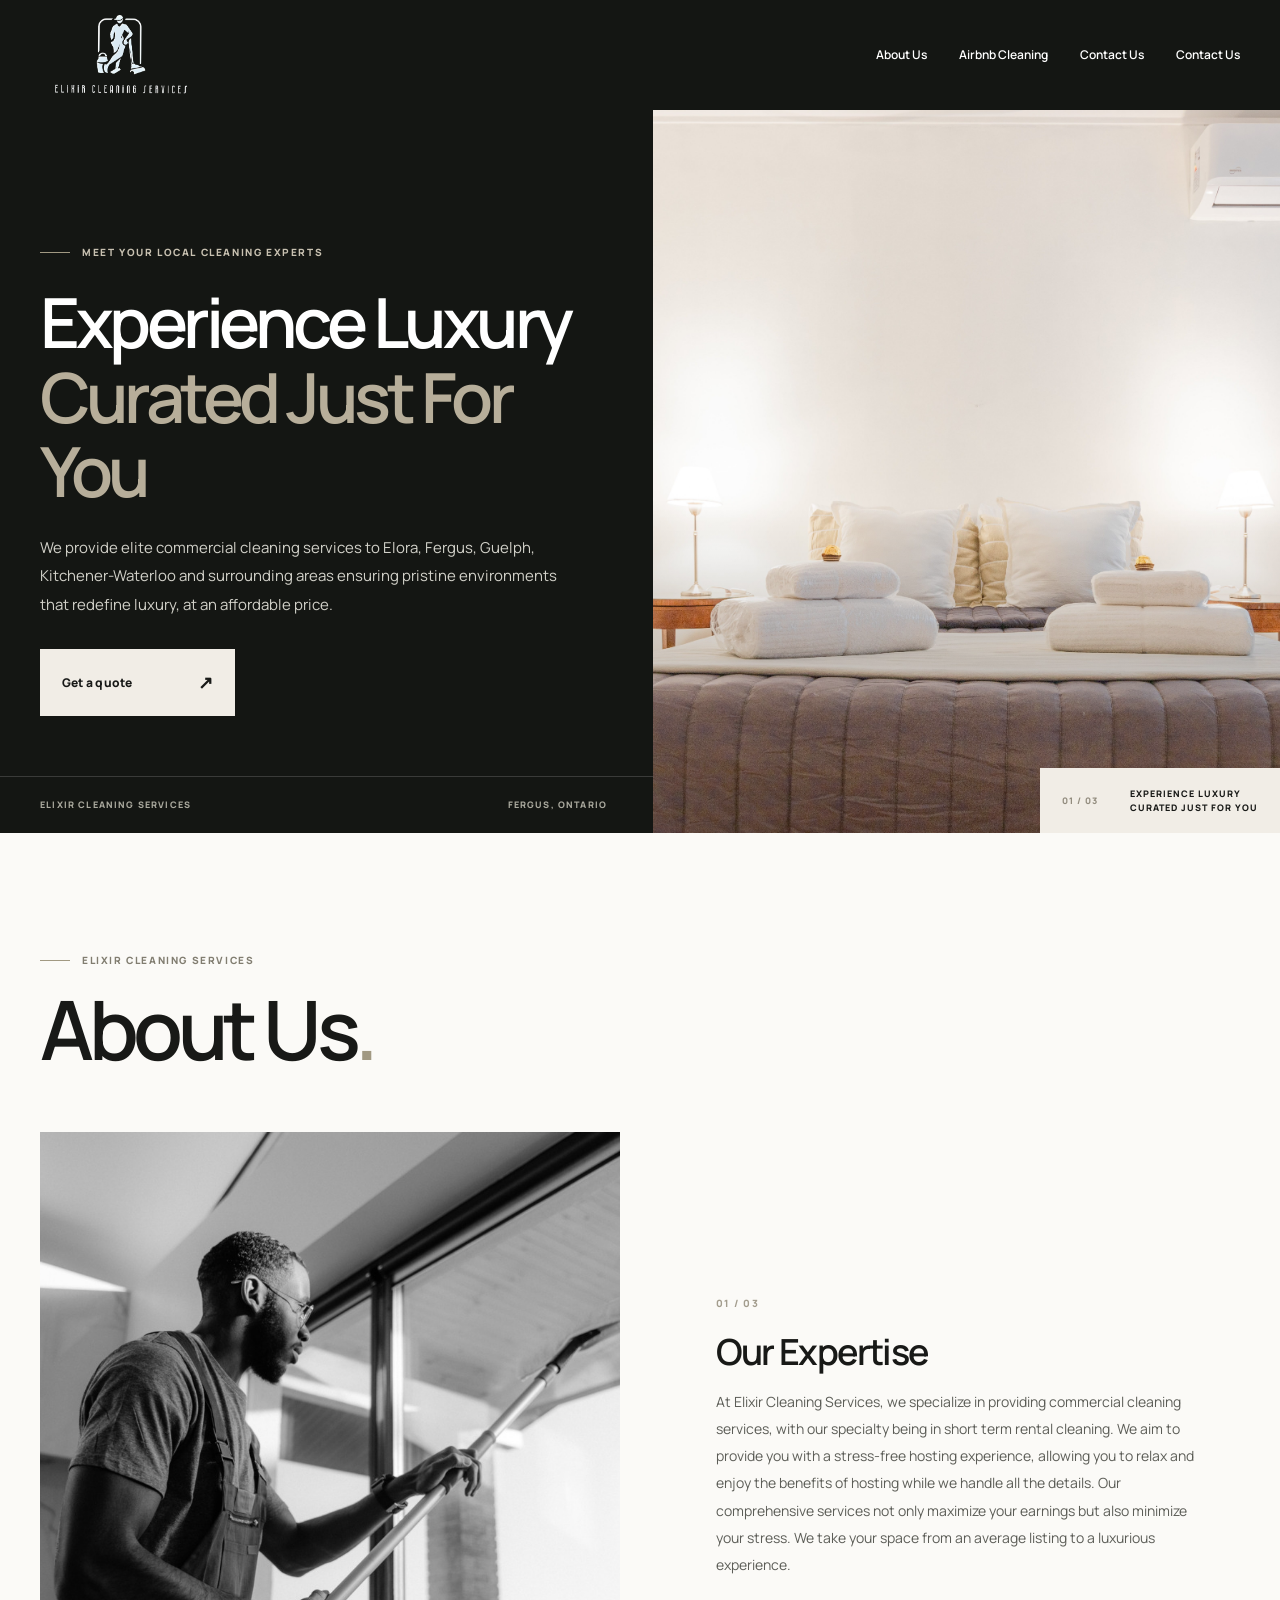
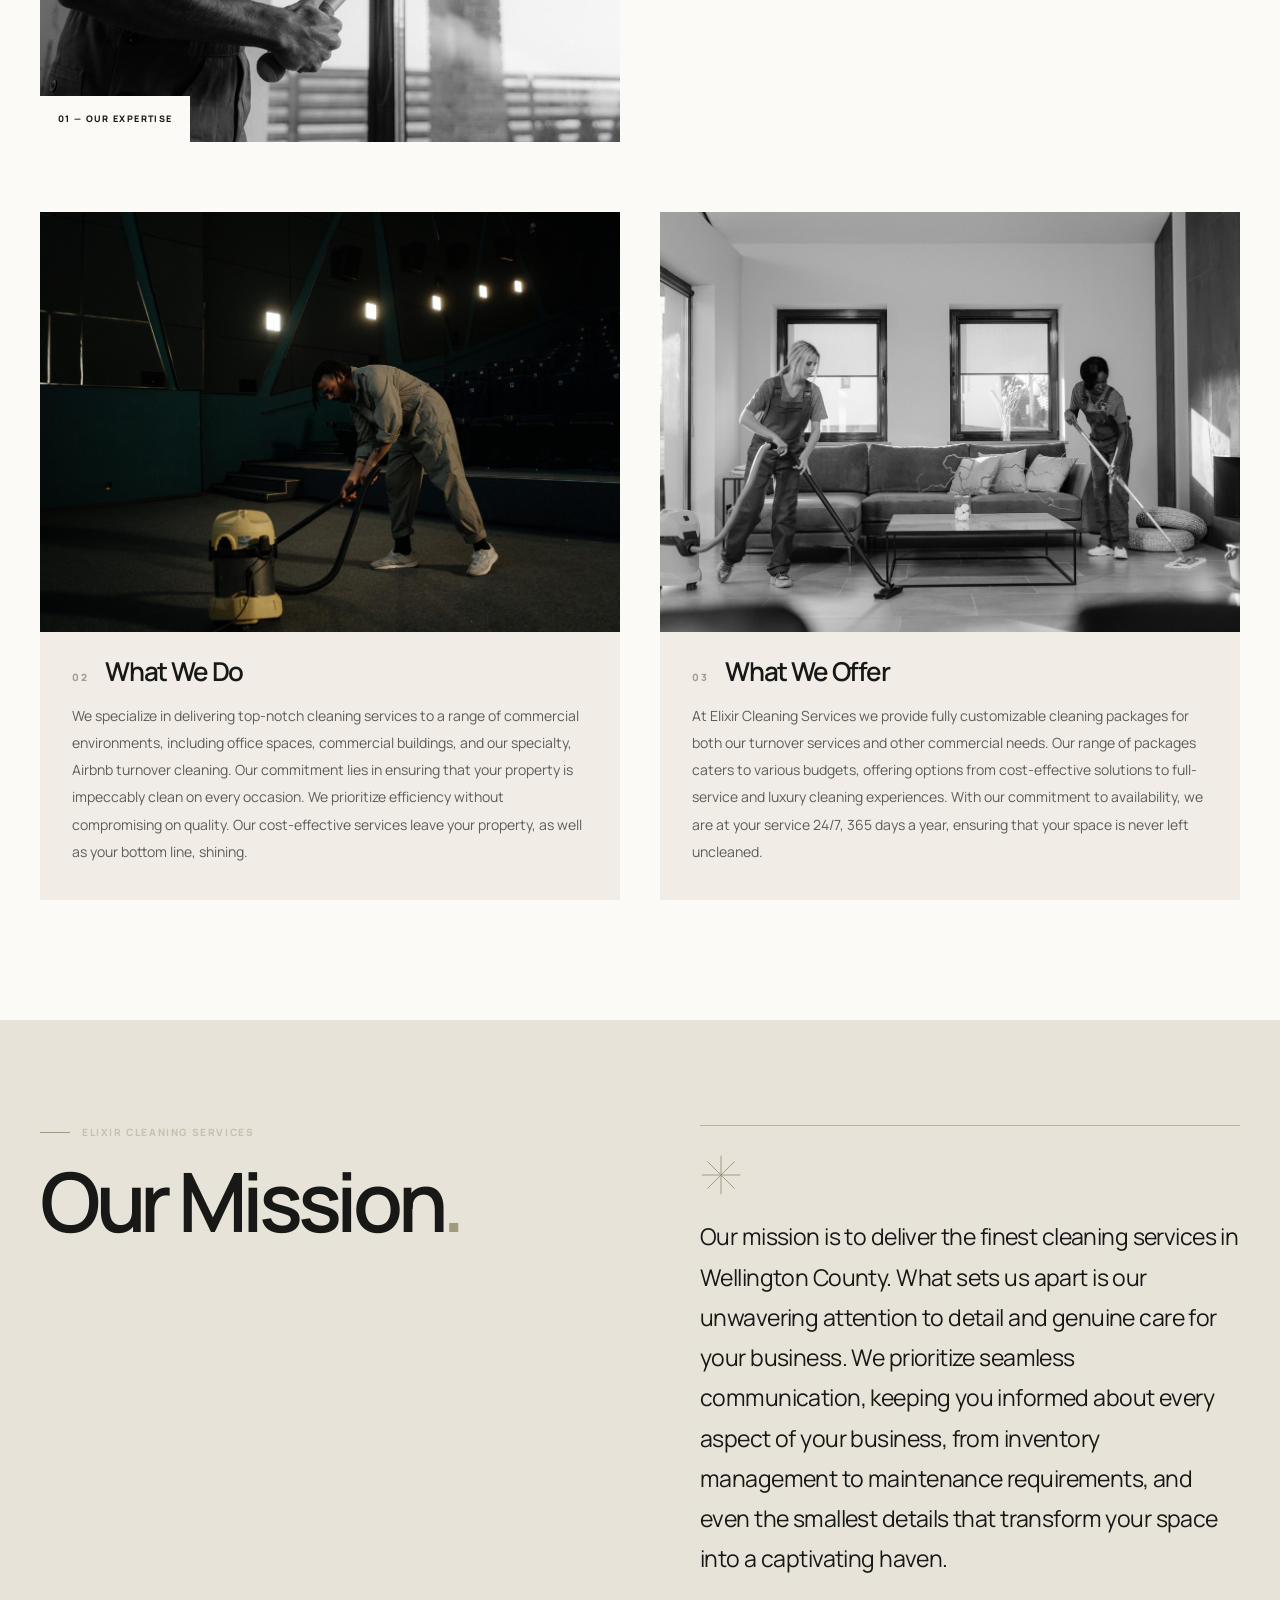
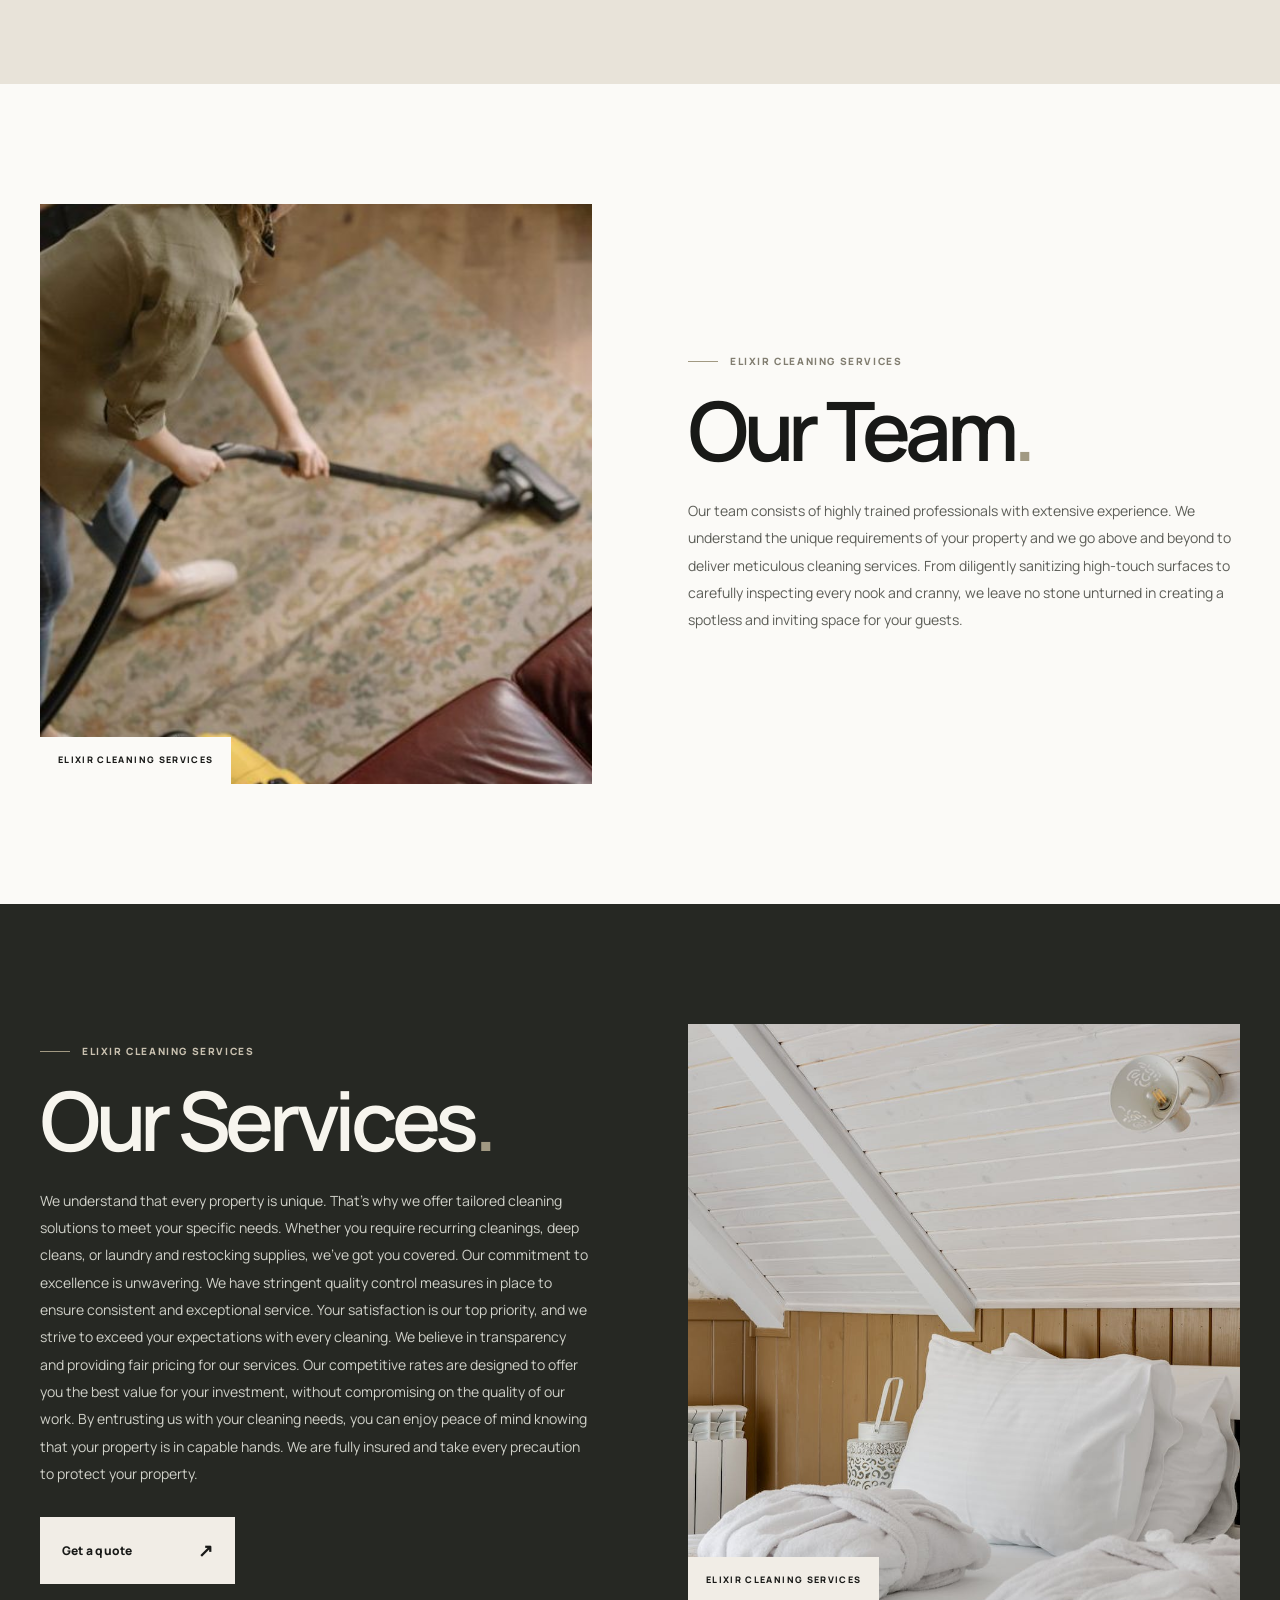
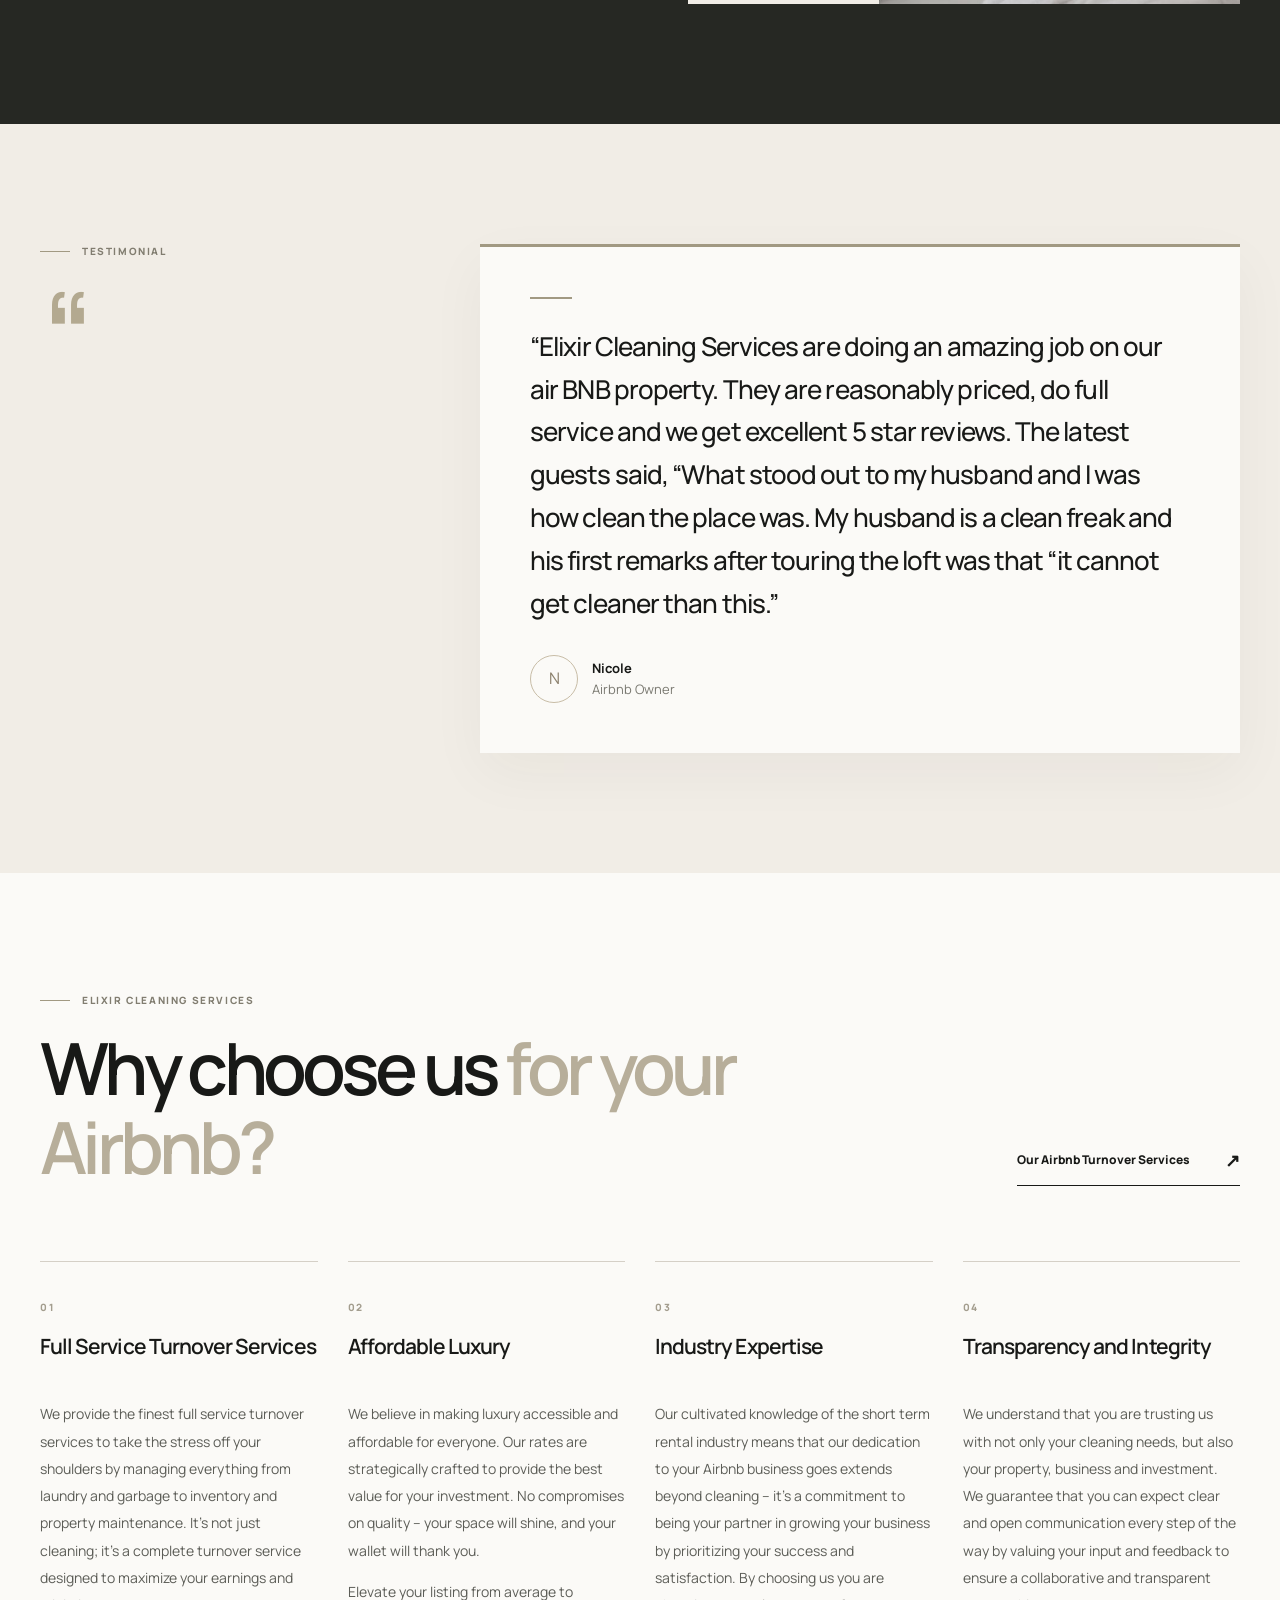
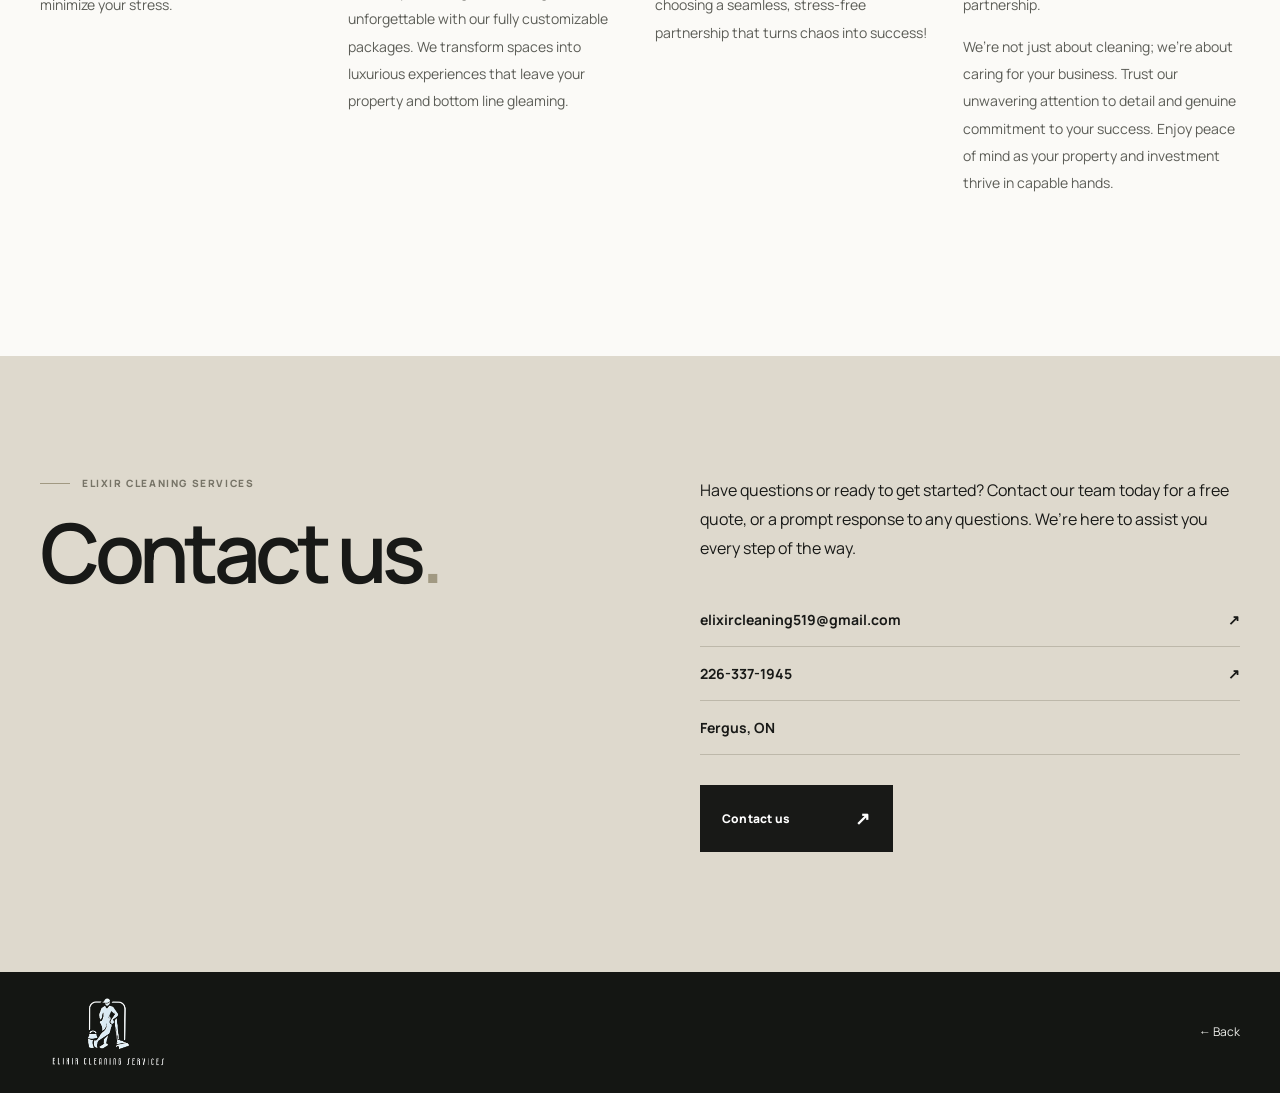
==== commit 5872edc9: "Keep testimonial presentation faithful Co-authored-by: arena-agent <297053741+arena-agent@users.nore" ====
--- a/index.html
+++ b/index.html
@@ -69,7 +69,7 @@
         <div class="editorial-image service-image"><img src="assets/images/pexels-photo-7746574-1.jpeg" alt="A neatly prepared bed" loading="lazy"><div class="photo-label">ELIXIR CLEANING SERVICES</div></div></div>
     </section>
 
-    <section class="testimonial section-pad"><div class="wrap testimonial-inner"><div class="testimonial-intro"><p class="eyebrow light"><span></span> Testimonial</p><div class="quote-mark" aria-hidden="true">“</div></div><blockquote><div class="stars" aria-label="5 star reviews">★★★★★</div><p>“Elixir Cleaning Services are doing an amazing job on our air BNB property. They are reasonably priced, do full service and we get excellent 5 star reviews. The latest guests said, “What stood out to my husband and I was how clean the place was. My husband is a clean freak and his first remarks after touring the loft was that “it cannot get cleaner than this.”</p><footer><span class="review-avatar" aria-hidden="true">N</span><div><strong>Nicole</strong><span>Airbnb Owner</span></div></footer></blockquote></div></section>
+    <section class="testimonial section-pad"><div class="wrap testimonial-inner"><div class="testimonial-intro"><p class="eyebrow light"><span></span> Testimonial</p><div class="quote-mark" aria-hidden="true">“</div></div><blockquote><div class="review-rule" aria-hidden="true"></div><p>“Elixir Cleaning Services are doing an amazing job on our air BNB property. They are reasonably priced, do full service and we get excellent 5 star reviews. The latest guests said, “What stood out to my husband and I was how clean the place was. My husband is a clean freak and his first remarks after touring the loft was that “it cannot get cleaner than this.”</p><footer><span class="review-avatar" aria-hidden="true">N</span><div><strong>Nicole</strong><span>Airbnb Owner</span></div></footer></blockquote></div></section>
 
     <section class="why section-pad"><div class="wrap"><div class="why-heading"><div><p class="eyebrow"><span></span> ELIXIR CLEANING SERVICES</p><h2>Why choose us <em>for your Airbnb?</em></h2></div><a class="text-link" href="https://elixircleaningservices.ca/why-choose-us/">Our Airbnb Turnover Services <span aria-hidden="true">↗</span></a></div>
       <div class="why-grid">
--- a/css/style.css
+++ b/css/style.css
@@ -4,7 +4,7 @@
 .hero{display:flex;flex-direction:column;background:var(--black);color:white}.hero-copy{display:flex;flex-direction:column;justify-content:space-between}.hero-copy-inner{padding:58px 20px 55px}.eyebrow{display:flex;align-items:center;gap:12px;text-transform:uppercase;font-size:10px;line-height:1.5;font-weight:800;letter-spacing:.16em;color:#817d70}.eyebrow span{width:30px;height:1px;background:var(--gold);flex:none}.hero .eyebrow,.light{color:#c8c1b1}.hero h1{font-size:clamp(43px,11.3vw,76px);letter-spacing:-.065em;line-height:1.08;font-weight:600;max-width:690px;margin:25px 0}.hero h1 em,.why h2 em{font-style:normal;color:#b7ae9a}.hero-description{max-width:535px;color:#d2d1c9;line-height:1.9}.button{display:inline-flex;align-items:center;justify-content:space-between;gap:65px;min-height:60px;padding:17px 22px;font-size:12px;font-weight:800;letter-spacing:.02em;margin-top:30px;transition:background .2s,color .2s}.button span,.text-link span{font-size:18px}.button-dark{background:var(--ink);color:#fff}.hero .button-dark{background:#f1ede6;color:var(--ink)}.button:hover{background:#a19982;color:#fff}.hero-foot{display:none}.hero-image{position:relative;height:100vw;max-height:600px;overflow:hidden}.hero-image:after{content:"";position:absolute;inset:0;background:linear-gradient(0deg,#0004,transparent 45%);pointer-events:none}.hero-image img{width:100%;height:100%;object-fit:cover}.image-caption{position:absolute;z-index:1;bottom:0;right:0;background:var(--cream);color:var(--ink);padding:19px 22px;display:flex;gap:32px;align-items:center;font-size:9px;font-weight:800;line-height:1.5;letter-spacing:.11em}.image-caption span:first-child{color:#928c7e}
 .section-pad{padding:82px 0}.section-heading{margin-bottom:38px}.section-heading h2,.editorial-copy h2,.mission h2,.contact h2{font-size:clamp(45px,8vw,82px);font-weight:600;letter-spacing:-.065em;line-height:1.05;margin-top:18px}.section-heading h2 span,.editorial-copy h2 span,.mission h2 span,.contact h2 span{color:var(--gold)}.about-feature{display:grid;gap:26px}.feature-image{position:relative;height:370px;overflow:hidden}.feature-image img,.card-image img,.editorial-image img{width:100%;height:100%;object-fit:cover}.photo-index,.photo-label{position:absolute;bottom:0;left:0;background:var(--paper);padding:15px 18px;font-size:9px;letter-spacing:.15em;font-weight:800}.feature-copy{padding:4px 0 12px}.section-number,.card-title span,.why-number{font-size:10px;color:#a39d8e;letter-spacing:.15em;font-weight:800}.feature-copy h3,.card-title h3,.why-grid h3{font-size:26px;font-weight:600;letter-spacing:-.045em;line-height:1.25;margin:14px 0}.feature-copy p,.about-card p,.editorial-copy>p:not(.eyebrow),.why-grid p{color:#5c5d57;font-size:14px;line-height:1.95}.about-grid{display:grid;gap:40px;margin-top:35px}.about-card{background:#f1ede6;padding-bottom:26px}.card-image{height:270px;overflow:hidden}.card-title{display:flex;gap:17px;align-items:baseline;margin:23px 24px 0}.card-title h3{margin:0 0 14px}.about-card>p{margin:0 24px}
 .mission{background:#e8e3d9;padding:82px 0}.mission-inner{display:grid;gap:30px}.mission-heading h2{max-width:600px}.mission-copy{border-top:1px solid #b8b1a4;padding-top:25px}.mission-symbol{width:42px;color:#988e78;margin-bottom:20px}.mission-symbol svg{display:block;width:100%}.mission-copy p{font-size:clamp(17px,2.1vw,23px);line-height:1.75;letter-spacing:-.025em}.team{background:var(--paper)}.editorial-split{display:grid;gap:30px}.editorial-image{position:relative;height:360px;overflow:hidden}.editorial-copy{align-self:center}.editorial-copy h2{margin-bottom:24px}.editorial-copy>p:not(.eyebrow){max-width:580px}.services{background:#262823;color:#f7f5ee}.services .eyebrow{color:#c9c1b0}.services .editorial-copy>p:not(.eyebrow){color:#d0d1c9}.services .button-dark{background:var(--cream);color:var(--ink)}.services .button-dark:hover{background:var(--gold);color:white}.service-image{margin-top:10px}.service-image .photo-label{background:var(--cream);color:var(--ink)}
-.testimonial{background:var(--cream)}.testimonial-inner{display:grid;gap:25px}.testimonial .eyebrow{color:#817d70}.quote-mark{font-size:150px;line-height:.8;color:#b3a990;height:70px;margin-top:25px}.testimonial blockquote{background:var(--paper);padding:30px 25px;border-top:3px solid var(--gold);box-shadow:0 20px 55px #322a1c0b}.stars{color:#a19982;letter-spacing:.25em;font-size:15px;margin-bottom:22px}.testimonial blockquote p{font-size:clamp(18px,2.1vw,26px);font-weight:500;letter-spacing:-.035em;line-height:1.65}.testimonial footer{margin-top:30px;display:flex;align-items:center;gap:14px;line-height:1.6;font-size:13px}.review-avatar{width:48px;height:48px;border:1px solid #c8bda7;border-radius:50%;display:grid;place-items:center;color:#8a7f6b;font-size:16px}.testimonial footer div{display:flex;flex-direction:column}.testimonial footer div span{color:#7a7971}
+.testimonial{background:var(--cream)}.testimonial-inner{display:grid;gap:25px}.testimonial .eyebrow{color:#817d70}.quote-mark{font-size:150px;line-height:.8;color:#b3a990;height:70px;margin-top:25px}.testimonial blockquote{background:var(--paper);padding:30px 25px;border-top:3px solid var(--gold);box-shadow:0 20px 55px #322a1c0b}.review-rule{width:42px;height:2px;background:#a19982;margin-bottom:26px}.testimonial blockquote p{font-size:clamp(18px,2.1vw,26px);font-weight:500;letter-spacing:-.035em;line-height:1.65}.testimonial footer{margin-top:30px;display:flex;align-items:center;gap:14px;line-height:1.6;font-size:13px}.review-avatar{width:48px;height:48px;border:1px solid #c8bda7;border-radius:50%;display:grid;place-items:center;color:#8a7f6b;font-size:16px}.testimonial footer div{display:flex;flex-direction:column}.testimonial footer div span{color:#7a7971}
 .why{background:var(--paper)}.why-heading h2{font-size:clamp(39px,8vw,72px);font-weight:600;line-height:1.1;letter-spacing:-.065em;margin:20px 0 25px;max-width:750px}.text-link{font-size:12px;font-weight:800;border-bottom:1px solid var(--ink);padding:0 0 9px;display:inline-flex;align-items:center;gap:35px}.why-grid{display:grid;margin-top:50px}.why-grid article{padding:27px 0;border-top:1px solid #d5d0c7}.why-grid h3{font-size:21px}.contact{background:#ded9cd}.contact .eyebrow{color:#777467}.contact-inner{display:grid;gap:35px}.contact-copy>p{font-size:16px;max-width:550px}.contact-links{margin-top:30px}.contact-links a,.contact-links p{display:flex;justify-content:space-between;border-bottom:1px solid #bdb8aa;padding:14px 0;font-size:14px;font-weight:700;margin:0;overflow-wrap:anywhere}.button-light{background:var(--ink);color:white}.footer{background:var(--black);color:#ecede9;padding:24px 0 90px}.footer-inner,.footer-brand{display:flex;align-items:center;justify-content:space-between;gap:12px}.footer-brand img{width:135px;height:73px;object-fit:contain}.footer-inner>a:last-child{font-size:12px}.mobile-call{position:fixed;right:16px;bottom:16px;z-index:15;background:#171a16;color:white;padding:12px 18px;font-size:12px;font-weight:800;box-shadow:0 4px 15px #0003}.mobile-call span{margin-left:15px}
 @media(min-width:768px){.wrap{width:min(100% - 80px,1320px)}.header-inner{height:110px}.brand img{width:160px;height:90px}.menu-toggle{display:none}#site-nav,#site-nav.open{display:flex;position:static;flex-direction:row;align-items:center;gap:32px;padding:0;background:none;box-shadow:none}#site-nav a{border:0;padding:12px 0;font-size:12px}.hero{display:grid;grid-template-columns:1fr 1fr;min-height:640px}.hero-copy-inner{padding:90px 7% 60px max(40px,calc((100vw - 1320px)/2))}.hero h1{font-size:clamp(48px,5.4vw,80px)}.hero-image{height:100%;max-height:none;min-height:640px}.hero-foot{display:flex;justify-content:space-between;border-top:1px solid #ffffff29;padding:20px 7% 20px max(40px,calc((100vw - 1320px)/2));font-size:9px;font-weight:800;letter-spacing:.13em;color:#aaa99e}.section-pad{padding:120px 0}.section-heading{margin-bottom:60px}.about-feature{grid-template-columns:1.05fr .95fr;gap:8%;align-items:center}.feature-image{height:500px}.feature-copy h3{font-size:36px}.about-grid{grid-template-columns:1fr 1fr;gap:28px;margin-top:70px}.card-image{height:350px}.about-card{padding-bottom:35px}.about-card>p{margin:0 32px}.card-title{margin-left:32px;margin-right:32px}.mission{padding:105px 0}.mission-inner{grid-template-columns:1fr 1fr;gap:10%;align-items:start}.mission-copy{padding-top:28px}.editorial-split{grid-template-columns:1fr 1fr;gap:8%;align-items:center}.editorial-image{height:500px}.service-image{margin-top:0}.testimonial-inner{grid-template-columns:1fr 2fr;gap:60px}.testimonial blockquote{padding:50px}.why-heading{display:flex;align-items:end;justify-content:space-between;gap:30px}.why-heading h2{margin-bottom:0}.why-grid{grid-template-columns:1fr 1fr;gap:0 60px;margin-top:75px}.why-grid article{padding:30px 0 40px}.contact-inner{grid-template-columns:1fr 1fr;gap:60px}.footer{padding:24px 0}.mobile-call{display:none}}
 @media(min-width:1100px){.hero{grid-template-columns:51% 49%;min-height:720px}.hero-image{min-height:720px}.hero-copy-inner{padding-top:135px}.feature-image{height:610px}.feature-copy{max-width:480px}.about-grid{gap:40px}.card-image{height:420px}.editorial-image{height:580px}.why-grid{grid-template-columns:repeat(4,1fr);gap:30px}.why-grid h3{min-height:53px}.contact-inner{gap:120px}}
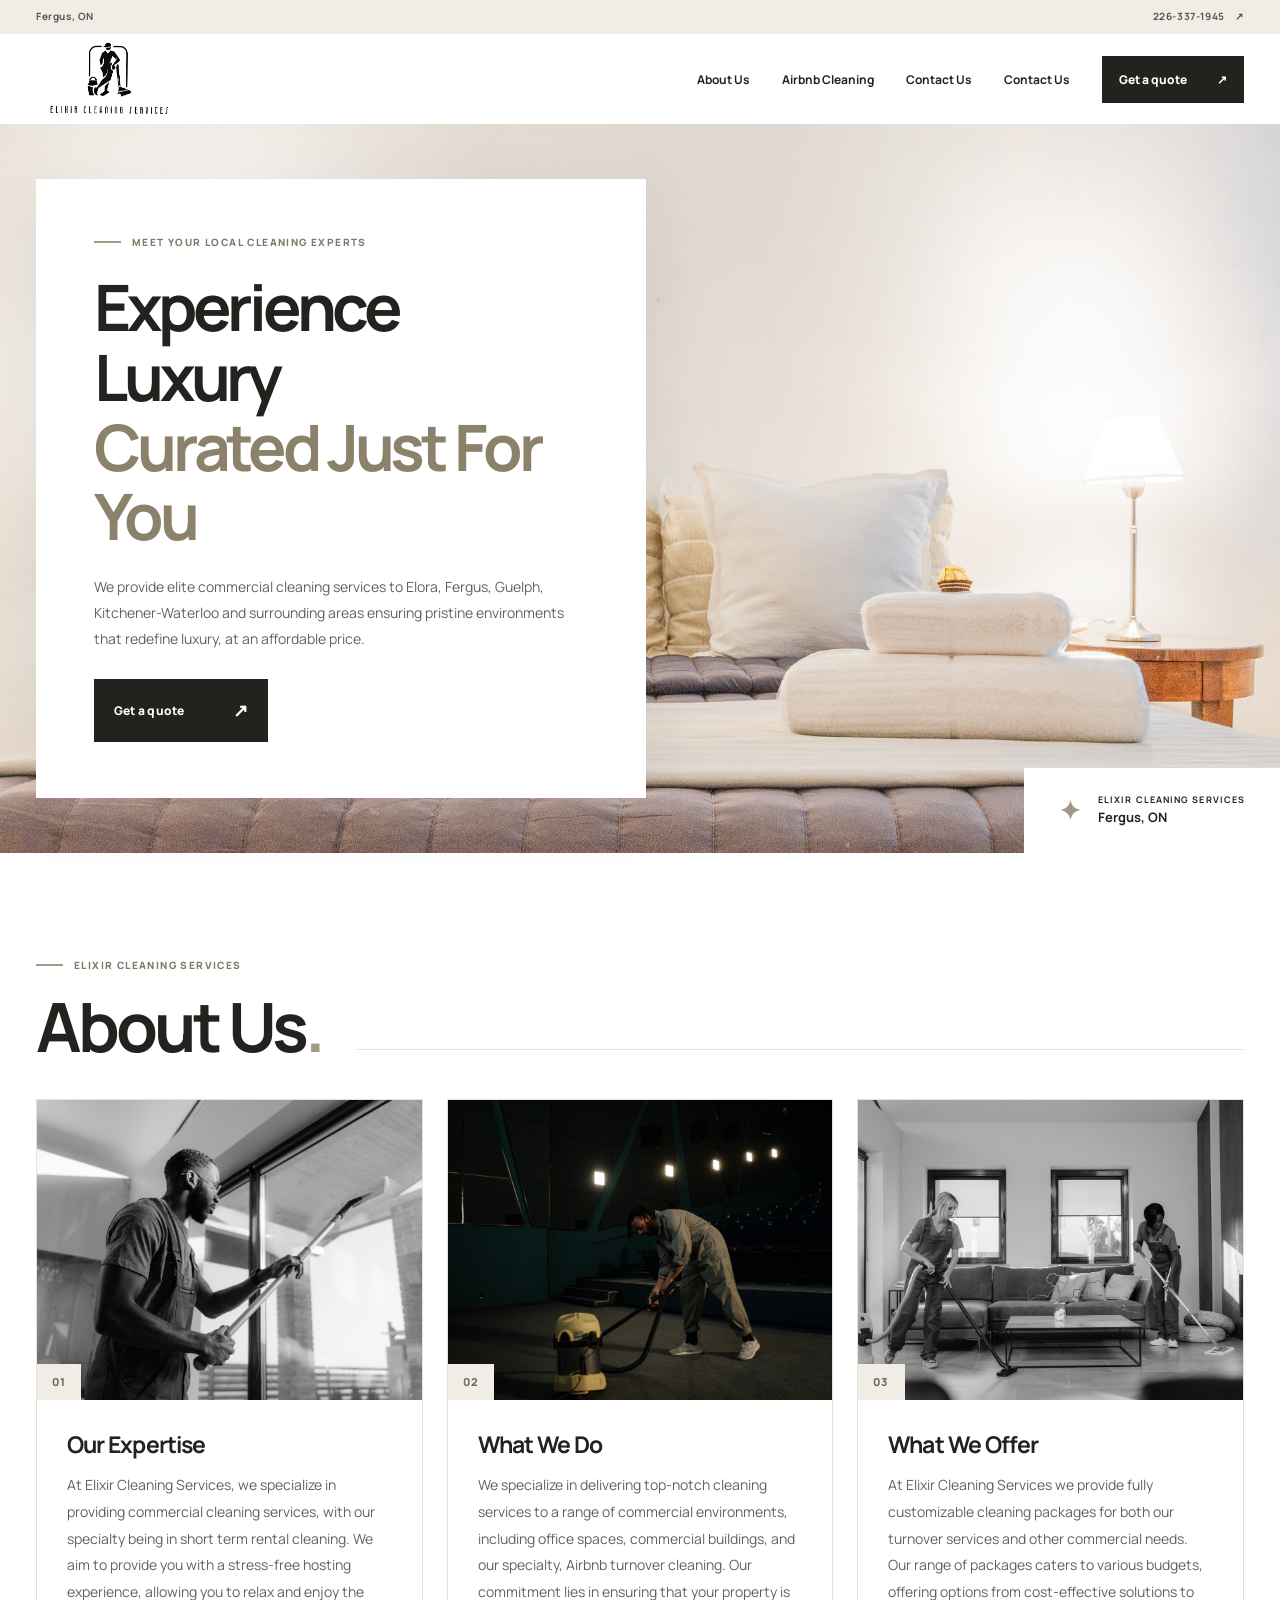
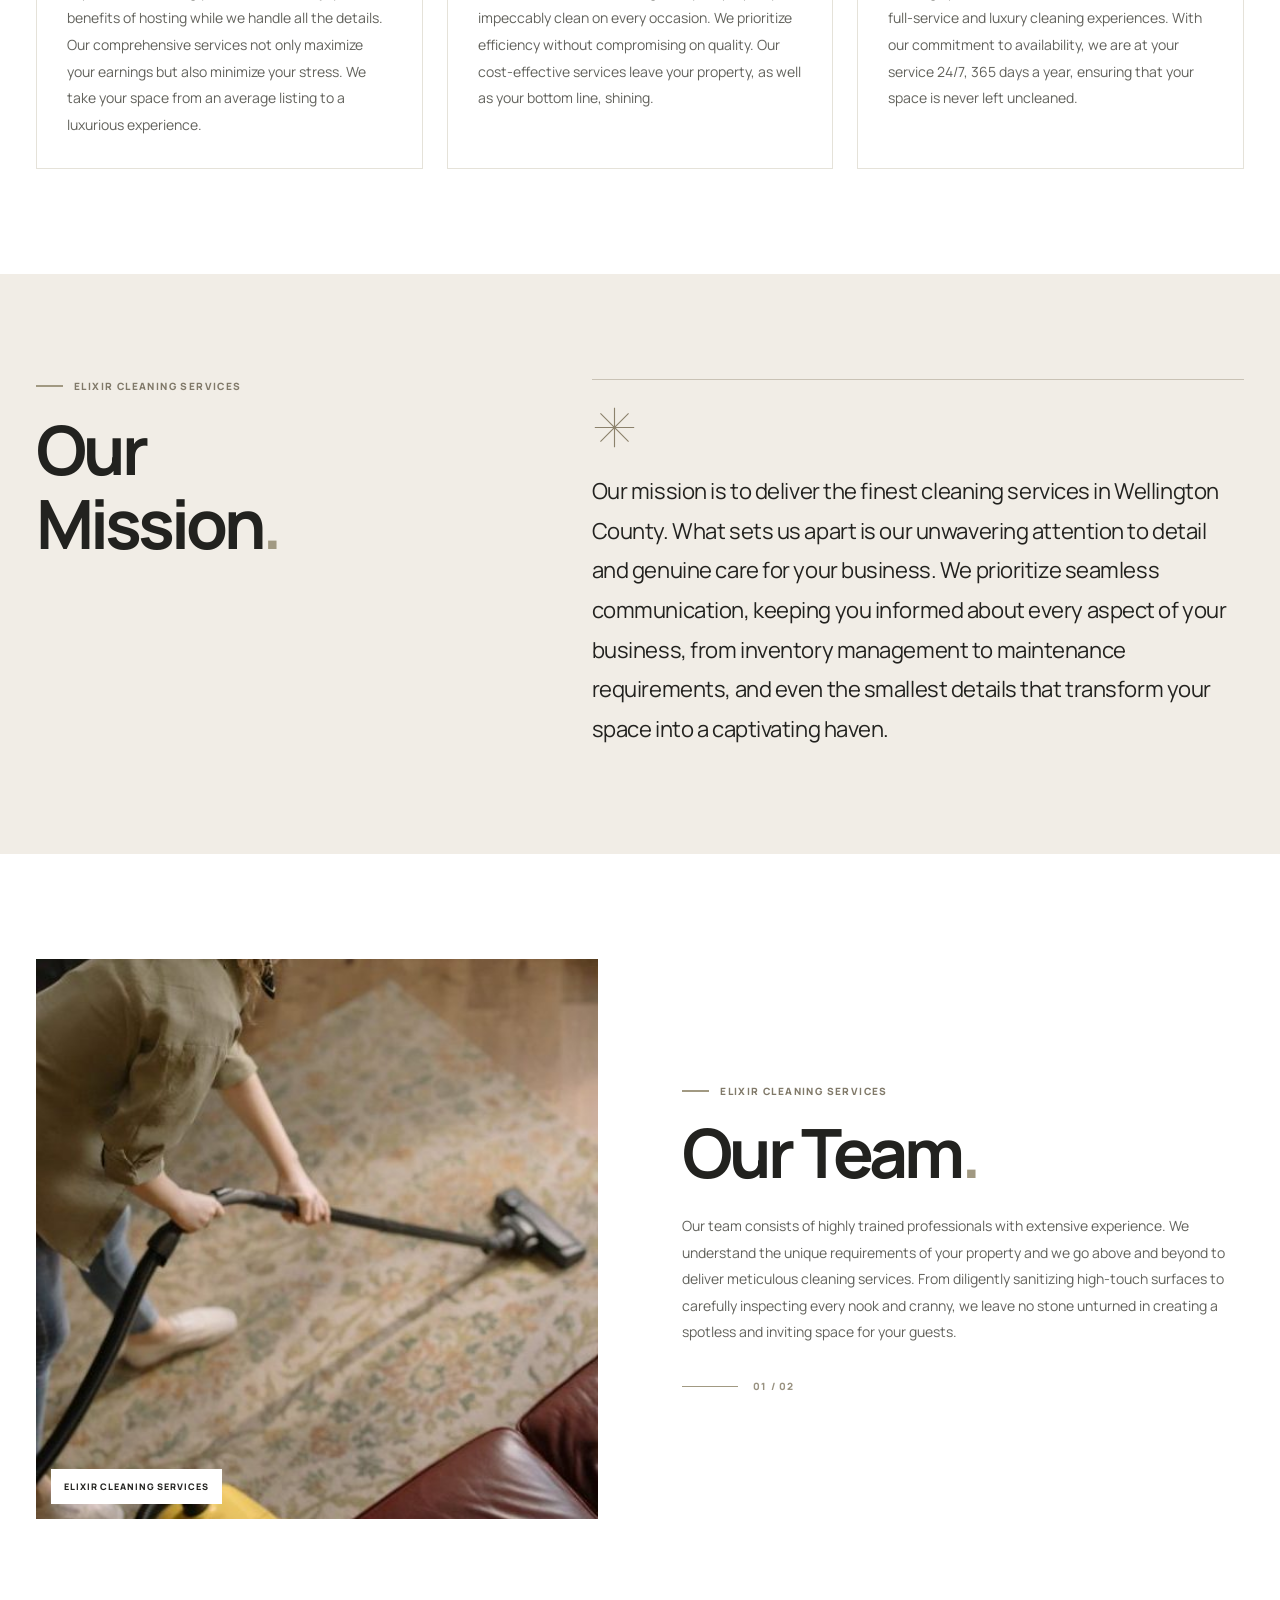
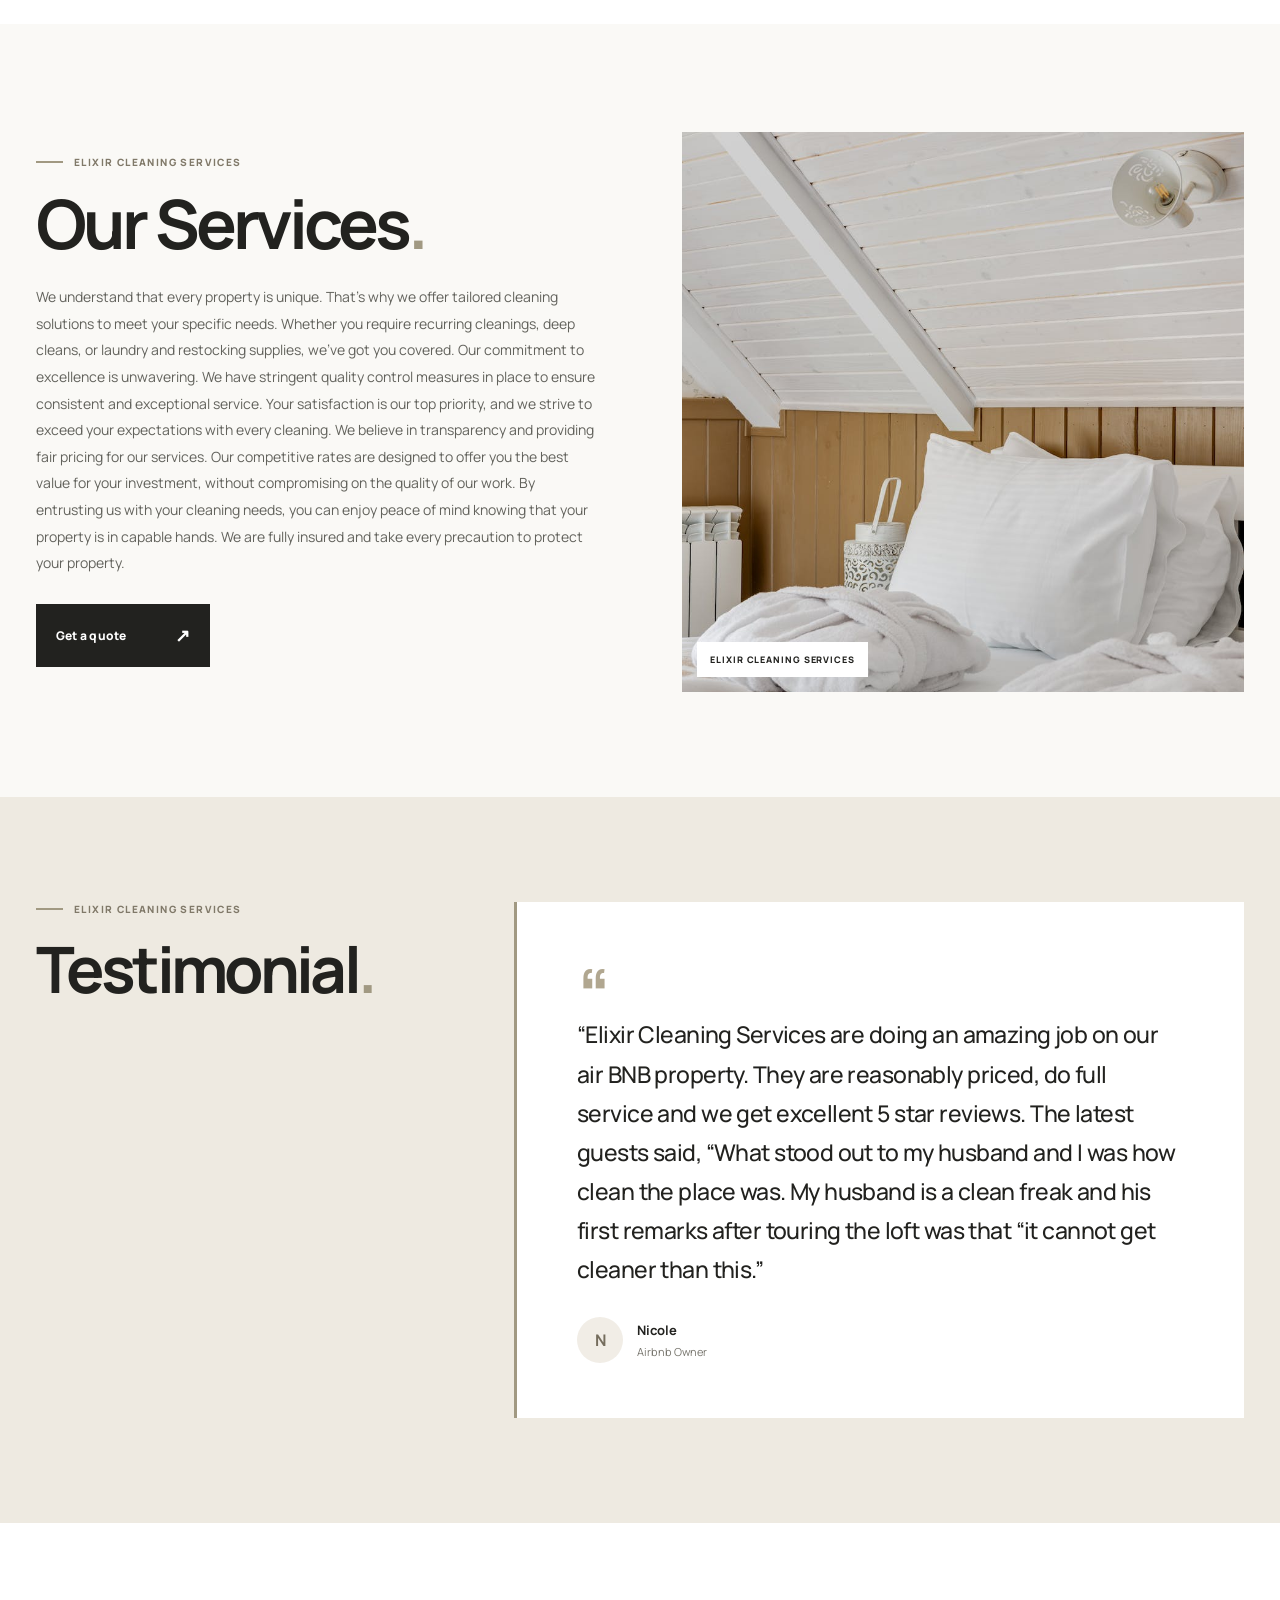
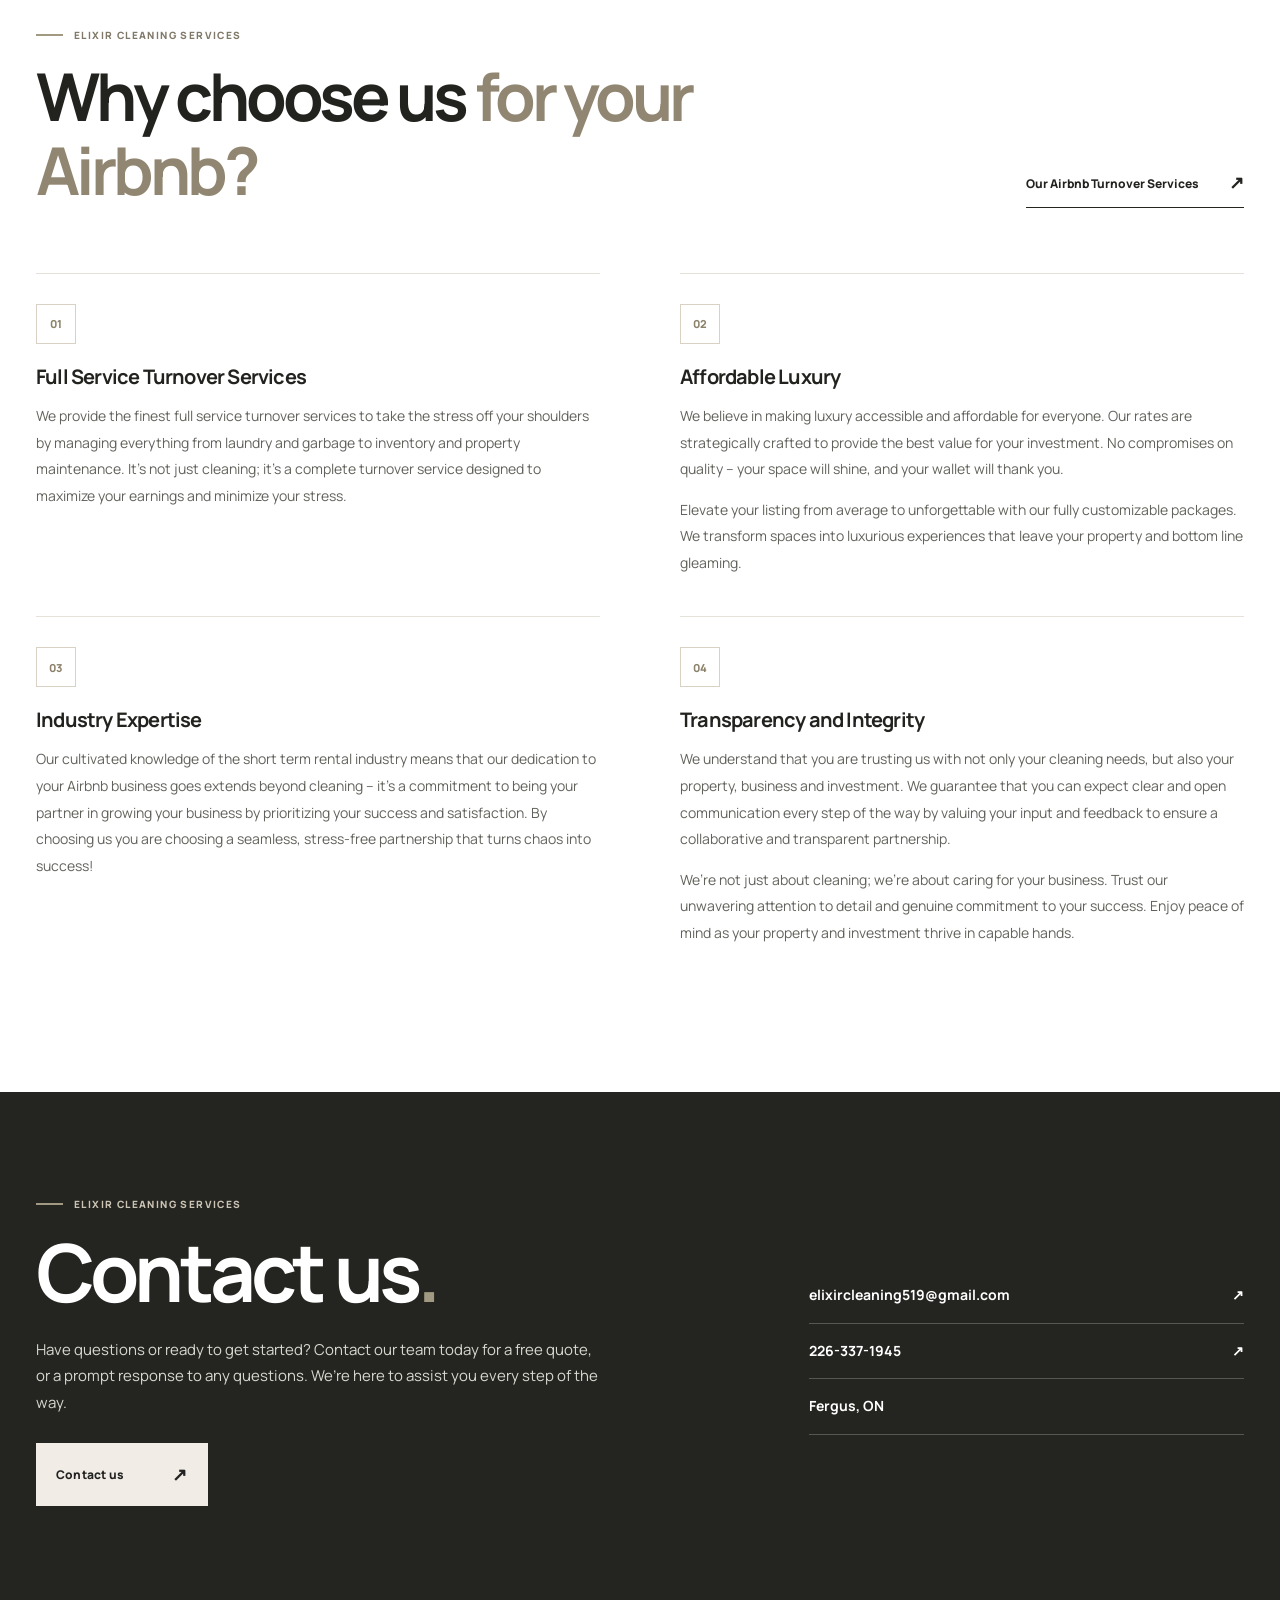
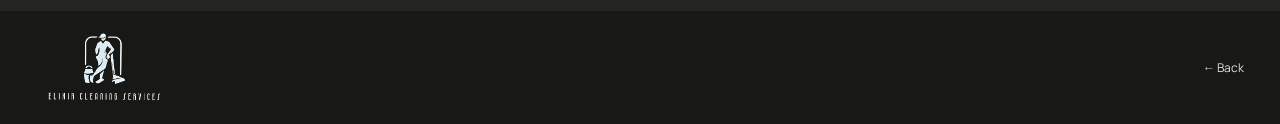
==== commit 59ef744f: "Redesign homepage with a fresh service-focused layout Co-authored-by: arena-agent <297053741+arena-a" ====
--- a/index.html
+++ b/index.html
@@ -11,76 +11,50 @@
   <script src="js/script.js" defer></script>
 </head>
 <body>
-  <a class="skip-link" href="#main">Skip to content</a>
-  <header class="site-header">
-    <div class="header-inner wrap">
-      <a class="brand" href="https://elixircleaningservices.ca/" aria-label="Elixir Cleaning Services home">
-        <img src="assets/logo/elixir-transparent.png" alt="Elixir Cleaning Services" width="215" height="116">
-      </a>
-      <button class="menu-toggle" type="button" aria-expanded="false" aria-controls="site-nav"><span class="menu-label">Menu</span><span class="menu-lines" aria-hidden="true"></span></button>
-      <nav id="site-nav" aria-label="Main navigation">
-        <a href="https://elixircleaningservices.ca/about/">About Us</a>
-        <a href="https://elixircleaningservices.ca/why-choose-us/">Airbnb Cleaning</a>
-        <a href="https://elixircleaningservices.ca/contact-us/">Contact Us</a>
-        <a href="https://elixircleaningservices.ca/contact-us-2/">Contact Us</a>
-      </nav>
+<a class="skip-link" href="#main">Skip to content</a>
+<header class="site-header">
+  <div class="utility"><div class="wrap utility-inner"><span>Fergus, ON</span><a href="tel:+12263371945">226-337-1945 <span aria-hidden="true">↗</span></a></div></div>
+  <div class="wrap header-inner">
+    <a class="brand" href="https://elixircleaningservices.ca/" aria-label="Elixir Cleaning Services home"><img src="assets/logo/elixir-transparent.png" alt="Elixir Cleaning Services" width="215" height="116"></a>
+    <button class="menu-toggle" type="button" aria-expanded="false" aria-controls="site-nav"><span class="menu-label">Menu</span><span class="menu-lines" aria-hidden="true"></span></button>
+    <nav id="site-nav" aria-label="Main navigation">
+      <a href="https://elixircleaningservices.ca/about/">About Us</a><a href="https://elixircleaningservices.ca/why-choose-us/">Airbnb Cleaning</a><a href="https://elixircleaningservices.ca/contact-us/">Contact Us</a><a href="https://elixircleaningservices.ca/contact-us-2/">Contact Us</a>
+    </nav>
+    <a class="header-quote" href="https://elixircleaningservicesca.wordpress.com/contact-us/">Get a quote <span aria-hidden="true">↗</span></a>
+  </div>
+</header>
+<main id="main">
+  <section class="hero" aria-labelledby="hero-title">
+    <div class="hero-photo"><img src="assets/images/fred-kleber-7dxe4fizyeu-unsplash-edited.jpg" alt="A luxurious hotel bed with neatly laid towels" fetchpriority="high"></div>
+    <div class="wrap hero-wrap"><div class="hero-panel">
+      <p class="eyebrow"><span class="eyebrow-mark"></span> MEET YOUR LOCAL CLEANING experts</p>
+      <h1 id="hero-title">Experience Luxury <em>Curated Just For You</em></h1>
+      <p class="hero-description">We provide elite commercial cleaning services to Elora, Fergus, Guelph, Kitchener-Waterloo and surrounding areas ensuring pristine environments that redefine luxury, at an affordable price.</p>
+      <a class="button button-dark" href="https://elixircleaningservicesca.wordpress.com/contact-us/">Get a quote <span aria-hidden="true">↗</span></a>
+    </div></div>
+    <div class="hero-caption"><span class="caption-icon" aria-hidden="true">✦</span><span>ELIXIR CLEANING SERVICES<br><strong>Fergus, ON</strong></span></div>
+  </section>
+  <section class="about section-pad" id="about" aria-labelledby="about-title">
+    <div class="wrap"><div class="section-heading"><div><p class="eyebrow"><span class="eyebrow-mark"></span> ELIXIR CLEANING SERVICES</p><h2 id="about-title">About Us<span>.</span></h2></div><span class="heading-line" aria-hidden="true"></span></div>
+      <div class="about-grid">
+        <article class="about-card"><div class="card-image"><img src="assets/images/pexels-tima-miroshnichenko-6195104.jpg" alt="A man cleaning a window" loading="lazy"><span class="card-index">01</span></div><div class="card-copy"><h3>Our Expertise</h3><p>At Elixir Cleaning Services, we specialize in providing commercial cleaning services, with our specialty being in short term rental cleaning. We aim to provide you with a stress-free hosting experience, allowing you to relax and enjoy the benefits of hosting while we handle all the details. Our comprehensive services not only maximize your earnings but also minimize your stress. We take your space from an average listing to a luxurious experience.</p></div></article>
+        <article class="about-card"><div class="card-image"><img src="assets/images/pexels-cottonbro-studio-8273523.jpg" alt="Cleaning a commercial space" loading="lazy"><span class="card-index">02</span></div><div class="card-copy"><h3>What We Do</h3><p>We specialize in delivering top-notch cleaning services to a range of commercial environments, including office spaces, commercial buildings, and our specialty, Airbnb turnover cleaning. Our commitment lies in ensuring that your property is impeccably clean on every occasion. We prioritize efficiency without compromising on quality. Our cost-effective services leave your property, as well as your bottom line, shining.</p></div></article>
+        <article class="about-card"><div class="card-image"><img src="assets/images/pexels-tima-miroshnichenko-6195274.jpg" alt="A cleaning professional at work" loading="lazy"><span class="card-index">03</span></div><div class="card-copy"><h3>What We Offer</h3><p>At Elixir Cleaning Services we provide fully customizable cleaning packages for both our turnover services and other commercial needs. Our range of packages caters to various budgets, offering options from cost-effective solutions to full-service and luxury cleaning experiences. With our commitment to availability, we are at your service 24/7, 365 days a year, ensuring that your space is never left uncleaned.</p></div></article>
+      </div>
     </div>
-  </header>
-  <main id="main">
-    <section class="hero">
-      <div class="hero-copy">
-        <div class="hero-copy-inner">
-          <p class="eyebrow"><span></span> MEET YOUR LOCAL CLEANING experts</p>
-          <h1>Experience Luxury <em>Curated Just For You</em></h1>
-          <p class="hero-description">We provide elite commercial cleaning services to Elora, Fergus, Guelph, Kitchener-Waterloo and surrounding areas ensuring pristine environments that redefine luxury, at an affordable price.</p>
-          <a class="button button-dark" href="https://elixircleaningservicesca.wordpress.com/contact-us/">Get a quote <span aria-hidden="true">↗</span></a>
-        </div>
-        <div class="hero-foot"><span>ELIXIR CLEANING SERVICES</span><span>FERGUS, ONTARIO</span></div>
-      </div>
-      <div class="hero-image"><img src="assets/images/fred-kleber-7dxe4fizyeu-unsplash-edited.jpg" alt="A luxurious hotel bed with neatly laid towels" fetchpriority="high"><div class="image-caption"><span>01 / 03</span><span>EXPERIENCE LUXURY<br>CURATED JUST FOR YOU</span></div></div>
-    </section>
-
-    <section class="about section-pad" id="about">
-      <div class="wrap">
-        <div class="section-heading"><p class="eyebrow"><span></span> ELIXIR CLEANING SERVICES</p><h2>About Us<span>.</span></h2></div>
-        <div class="about-feature">
-          <div class="feature-image"><img src="assets/images/pexels-tima-miroshnichenko-6195104.jpg" alt="A man cleaning a window" loading="lazy"><span class="photo-index">01 — OUR EXPERTISE</span></div>
-          <div class="feature-copy"><span class="section-number">01 / 03</span><h3>Our Expertise</h3><p>At Elixir Cleaning Services, we specialize in providing commercial cleaning services, with our specialty being in short term rental cleaning. We aim to provide you with a stress-free hosting experience, allowing you to relax and enjoy the benefits of hosting while we handle all the details. Our comprehensive services not only maximize your earnings but also minimize your stress. We take your space from an average listing to a luxurious experience.</p></div>
-        </div>
-        <div class="about-grid">
-          <article class="about-card"><div class="card-image"><img src="assets/images/pexels-cottonbro-studio-8273523.jpg" alt="Cleaning a commercial space" loading="lazy"></div><div class="card-title"><span>02</span><h3>What We Do</h3></div><p>We specialize in delivering top-notch cleaning services to a range of commercial environments, including office spaces, commercial buildings, and our specialty, Airbnb turnover cleaning. Our commitment lies in ensuring that your property is impeccably clean on every occasion. We prioritize efficiency without compromising on quality. Our cost-effective services leave your property, as well as your bottom line, shining.</p></article>
-          <article class="about-card"><div class="card-image"><img src="assets/images/pexels-tima-miroshnichenko-6195274.jpg" alt="A cleaning professional at work" loading="lazy"></div><div class="card-title"><span>03</span><h3>What We Offer</h3></div><p>At Elixir Cleaning Services we provide fully customizable cleaning packages for both our turnover services and other commercial needs. Our range of packages caters to various budgets, offering options from cost-effective solutions to full-service and luxury cleaning experiences. With our commitment to availability, we are at your service 24/7, 365 days a year, ensuring that your space is never left uncleaned.</p></article>
-        </div>
-      </div>
-    </section>
-
-    <section class="mission" aria-labelledby="mission-title">
-      <div class="wrap mission-inner">
-        <div class="mission-heading"><p class="eyebrow light"><span></span> ELIXIR CLEANING SERVICES</p><h2 id="mission-title">Our Mission<span>.</span></h2></div>
-        <div class="mission-copy"><div class="mission-symbol" aria-hidden="true"><svg viewBox="0 0 48 48" fill="none"><path d="M24 2v44M2 24h44M8.5 8.5l31 31m0-31-31 31" stroke="currentColor" stroke-width="1"/></svg></div><p>Our mission is to deliver the finest cleaning services in Wellington County. What sets us apart is our unwavering attention to detail and genuine care for your business. We prioritize seamless communication, keeping you informed about every aspect of your business, from inventory management to maintenance requirements, and even the smallest details that transform your space into a captivating haven.</p></div>
-      </div>
-    </section>
-    <section class="team section-pad" aria-labelledby="team-title">
-      <div class="wrap editorial-split"><div class="editorial-image team-image"><img src="assets/images/pexels-cottonbro-studio-4107286-e1702835854366.jpg" alt="A thoughtfully prepared interior" loading="lazy"><div class="photo-label">ELIXIR CLEANING SERVICES</div></div>
-        <div class="editorial-copy"><p class="eyebrow"><span></span> ELIXIR CLEANING SERVICES</p><h2 id="team-title">Our Team<span>.</span></h2><p>Our team consists of highly trained professionals with extensive experience. We understand the unique requirements of your property and we go above and beyond to deliver meticulous cleaning services. From diligently sanitizing high-touch surfaces to carefully inspecting every nook and cranny, we leave no stone unturned in creating a spotless and inviting space for your guests.</p></div></div>
-    </section>
-    <section class="services section-pad" aria-labelledby="services-title">
-      <div class="wrap editorial-split service-split"><div class="editorial-copy"><p class="eyebrow"><span></span> ELIXIR CLEANING SERVICES</p><h2 id="services-title">Our Services<span>.</span></h2><p>We understand that every property is unique. That’s why we offer tailored cleaning solutions to meet your specific needs. Whether you require recurring cleanings, deep cleans, or laundry and restocking supplies, we’ve got you covered. Our commitment to excellence is unwavering. We have stringent quality control measures in place to ensure consistent and exceptional service. Your satisfaction is our top priority, and we strive to exceed your expectations with every cleaning. We believe in transparency and providing fair pricing for our services. Our competitive rates are designed to offer you the best value for your investment, without compromising on the quality of our work. By entrusting us with your cleaning needs, you can enjoy peace of mind knowing that your property is in capable hands. We are fully insured and take every precaution to protect your property.</p><a class="button button-dark" href="https://elixircleaningservicesca.wordpress.com/contact-us/">Get a quote <span aria-hidden="true">↗</span></a></div>
-        <div class="editorial-image service-image"><img src="assets/images/pexels-photo-7746574-1.jpeg" alt="A neatly prepared bed" loading="lazy"><div class="photo-label">ELIXIR CLEANING SERVICES</div></div></div>
-    </section>
-
-    <section class="testimonial section-pad"><div class="wrap testimonial-inner"><div class="testimonial-intro"><p class="eyebrow light"><span></span> Testimonial</p><div class="quote-mark" aria-hidden="true">“</div></div><blockquote><div class="review-rule" aria-hidden="true"></div><p>“Elixir Cleaning Services are doing an amazing job on our air BNB property. They are reasonably priced, do full service and we get excellent 5 star reviews. The latest guests said, “What stood out to my husband and I was how clean the place was. My husband is a clean freak and his first remarks after touring the loft was that “it cannot get cleaner than this.”</p><footer><span class="review-avatar" aria-hidden="true">N</span><div><strong>Nicole</strong><span>Airbnb Owner</span></div></footer></blockquote></div></section>
-
-    <section class="why section-pad"><div class="wrap"><div class="why-heading"><div><p class="eyebrow"><span></span> ELIXIR CLEANING SERVICES</p><h2>Why choose us <em>for your Airbnb?</em></h2></div><a class="text-link" href="https://elixircleaningservices.ca/why-choose-us/">Our Airbnb Turnover Services <span aria-hidden="true">↗</span></a></div>
-      <div class="why-grid">
+  </section>
+  <section class="mission section-pad" aria-labelledby="mission-title"><div class="wrap mission-inner"><div class="mission-title"><p class="eyebrow"><span class="eyebrow-mark"></span> ELIXIR CLEANING SERVICES</p><h2 id="mission-title">Our<br>Mission<span>.</span></h2></div><div class="mission-copy"><span class="mission-icon" aria-hidden="true"><svg viewBox="0 0 48 48" fill="none"><path d="M24 3v42M3 24h42M9 9l30 30M39 9 9 39" stroke="currentColor" stroke-width="1.2"/></svg></span><p>Our mission is to deliver the finest cleaning services in Wellington County. What sets us apart is our unwavering attention to detail and genuine care for your business. We prioritize seamless communication, keeping you informed about every aspect of your business, from inventory management to maintenance requirements, and even the smallest details that transform your space into a captivating haven.</p></div></div></section>
+  <section class="team section-pad" aria-labelledby="team-title"><div class="wrap team-layout"><div class="team-photo"><img src="assets/images/pexels-cottonbro-studio-4107286-e1702835854366.jpg" alt="A cleaning professional at work" loading="lazy"><span class="photo-tag">ELIXIR CLEANING SERVICES</span></div><div class="team-copy"><p class="eyebrow"><span class="eyebrow-mark"></span> ELIXIR CLEANING SERVICES</p><h2 id="team-title">Our Team<span>.</span></h2><p>Our team consists of highly trained professionals with extensive experience. We understand the unique requirements of your property and we go above and beyond to deliver meticulous cleaning services. From diligently sanitizing high-touch surfaces to carefully inspecting every nook and cranny, we leave no stone unturned in creating a spotless and inviting space for your guests.</p><div class="line-detail" aria-hidden="true"><span></span><span>01 / 02</span></div></div></div></section>
+  <section class="services section-pad" aria-labelledby="services-title"><div class="wrap services-layout"><div class="services-copy"><p class="eyebrow"><span class="eyebrow-mark"></span> ELIXIR CLEANING SERVICES</p><h2 id="services-title">Our Services<span>.</span></h2><p>We understand that every property is unique. That’s why we offer tailored cleaning solutions to meet your specific needs. Whether you require recurring cleanings, deep cleans, or laundry and restocking supplies, we’ve got you covered. Our commitment to excellence is unwavering. We have stringent quality control measures in place to ensure consistent and exceptional service. Your satisfaction is our top priority, and we strive to exceed your expectations with every cleaning. We believe in transparency and providing fair pricing for our services. Our competitive rates are designed to offer you the best value for your investment, without compromising on the quality of our work. By entrusting us with your cleaning needs, you can enjoy peace of mind knowing that your property is in capable hands. We are fully insured and take every precaution to protect your property.</p><a class="button button-dark" href="https://elixircleaningservicesca.wordpress.com/contact-us/">Get a quote <span aria-hidden="true">↗</span></a></div><div class="services-photo"><img src="assets/images/pexels-photo-7746574-1.jpeg" alt="A neatly prepared bed" loading="lazy"><span class="photo-tag">ELIXIR CLEANING SERVICES</span></div></div></section>
+  <section class="testimonial section-pad" aria-labelledby="testimonial-title"><div class="wrap testimonial-layout"><div class="testimonial-heading"><p class="eyebrow"><span class="eyebrow-mark"></span> ELIXIR CLEANING SERVICES</p><h2 id="testimonial-title">Testimonial<span>.</span></h2></div><blockquote><div class="quote-mark" aria-hidden="true">“</div><p>“Elixir Cleaning Services are doing an amazing job on our air BNB property. They are reasonably priced, do full service and we get excellent 5 star reviews. The latest guests said, “What stood out to my husband and I was how clean the place was. My husband is a clean freak and his first remarks after touring the loft was that “it cannot get cleaner than this.”</p><footer><span class="review-avatar" aria-hidden="true">N</span><span><strong>Nicole</strong><small>Airbnb Owner</small></span></footer></blockquote></div></section>
+  <section class="why section-pad"><div class="wrap"><div class="why-heading"><div><p class="eyebrow"><span class="eyebrow-mark"></span> ELIXIR CLEANING SERVICES</p><h2>Why choose us <em>for your Airbnb?</em></h2></div><a class="text-link" href="https://elixircleaningservices.ca/why-choose-us/">Our Airbnb Turnover Services <span aria-hidden="true">↗</span></a></div><div class="why-grid">
         <article><span class="why-number">01</span><h3>Full Service Turnover Services</h3><p>We provide the finest full service turnover services to take the stress off your shoulders by managing everything from laundry and garbage to inventory and property maintenance. It’s not just cleaning; it’s a complete turnover service designed to maximize your earnings and minimize your stress.</p></article>
         <article><span class="why-number">02</span><h3>Affordable Luxury</h3><p>We believe in making luxury accessible and affordable for everyone. Our rates are strategically crafted to provide the best value for your investment. No compromises on quality – your space will shine, and your wallet will thank you.</p><p>Elevate your listing from average to unforgettable with our fully customizable packages. We transform spaces into luxurious experiences that leave your property and bottom line gleaming.</p></article>
         <article><span class="why-number">03</span><h3>Industry Expertise</h3><p>Our cultivated knowledge of the short term rental industry means that our dedication to your Airbnb business goes extends beyond cleaning – it’s a commitment to being your partner in growing your business by prioritizing your success and satisfaction. By choosing us you are choosing a seamless, stress-free partnership that turns chaos into success!</p></article>
-        <article><span class="why-number">04</span><h3>Transparency and Integrity</h3><p>We understand that you are trusting us with not only your cleaning needs, but also your property, business and investment. We guarantee that you can expect clear and open communication every step of the way by valuing your input and feedback to ensure a collaborative and transparent partnership.</p><p>We’re not just about cleaning; we’re about caring for your business. Trust our unwavering attention to detail and genuine commitment to your success. Enjoy peace of mind as your property and investment thrive in capable hands.</p></article>
-      </div></div></section>
-    <section class="contact section-pad" id="contact"><div class="wrap contact-inner"><div><p class="eyebrow light"><span></span> ELIXIR CLEANING SERVICES</p><h2>Contact us<span>.</span></h2></div><div class="contact-copy"><p>Have questions or ready to get started? Contact our team today for a free quote, or a prompt response to any questions. We’re here to assist you every step of the way.</p><div class="contact-links"><a href="mailto:elixircleaning519@gmail.com">elixircleaning519@gmail.com <span>↗</span></a><a href="tel:+12263371945">226-337-1945 <span>↗</span></a><p>Fergus, ON</p></div><a class="button button-light" href="https://elixircleaningservices.ca/contact-us/">Contact us <span aria-hidden="true">↗</span></a></div></div></section>
-  </main>
-  <footer class="footer"><div class="wrap footer-inner"><a class="footer-brand" href="https://elixircleaningservices.ca/"><img src="assets/logo/elixir-transparent.png" alt="Elixir Cleaning Services" width="180" height="97"></a><a href="https://elixircleaningservices.ca/">← Back</a></div></footer>
-  <a class="mobile-call" href="tel:+12263371945" aria-label="Call Elixir Cleaning Services">Call <span>↗</span></a>
+        <article><span class="why-number">04</span><h3>Transparency and Integrity</h3><p>We understand that you are trusting us with not only your cleaning needs, but also your property, business and investment. We guarantee that you can expect clear and open communication every step of the way by valuing your input and feedback to ensure a collaborative and transparent partnership.</p><p>We’re not just about cleaning; we’re about caring for your business. Trust our unwavering attention to detail and genuine commitment to your success. Enjoy peace of mind as your property and investment thrive in capable hands.</p></article></div></div></section>
+  <section class="contact section-pad" id="contact"><div class="wrap contact-layout"><div><p class="eyebrow"><span class="eyebrow-mark"></span> ELIXIR CLEANING SERVICES</p><h2>Contact us<span>.</span></h2><p class="contact-intro">Have questions or ready to get started? Contact our team today for a free quote, or a prompt response to any questions. We’re here to assist you every step of the way.</p><a class="button button-light" href="https://elixircleaningservices.ca/contact-us/">Contact us <span aria-hidden="true">↗</span></a></div><div class="contact-links"><a href="mailto:elixircleaning519@gmail.com">elixircleaning519@gmail.com <span>↗</span></a><a href="tel:+12263371945">226-337-1945 <span>↗</span></a><p>Fergus, ON</p></div></div></section>
+</main>
+<footer class="footer"><div class="wrap footer-inner"><a class="footer-brand" href="https://elixircleaningservices.ca/"><img src="assets/logo/elixir-transparent.png" alt="Elixir Cleaning Services" width="180" height="97"></a><a href="https://elixircleaningservices.ca/">← Back</a></div></footer>
+<a class="mobile-call" href="tel:+12263371945" aria-label="Call Elixir Cleaning Services">Call <span aria-hidden="true">↗</span></a>
 </body>
 </html>
--- a/css/style.css
+++ b/css/style.css
@@ -1,12 +1,12 @@
 @font-face{font-family:Manrope;src:url('../assets/fonts/manrope-400.woff2') format('woff2');font-weight:400;font-display:swap}@font-face{font-family:Manrope;src:url('../assets/fonts/manrope-500.woff2') format('woff2');font-weight:500;font-display:swap}@font-face{font-family:Manrope;src:url('../assets/fonts/manrope-600.woff2') format('woff2');font-weight:600;font-display:swap}@font-face{font-family:Manrope;src:url('../assets/fonts/manrope-700.woff2') format('woff2');font-weight:700;font-display:swap}@font-face{font-family:Manrope;src:url('../assets/fonts/manrope-800.woff2') format('woff2');font-weight:800;font-display:swap}
-:root{--ink:#181917;--black:#141613;--cream:#f1ede6;--paper:#fbfaf7;--gold:#a19982;--muted:#65665f;--line:#dcd8cf}*{box-sizing:border-box}html{scroll-behavior:smooth}body{margin:0;background:var(--paper);color:var(--ink);font-family:Manrope,Arial,sans-serif;font-size:15px;line-height:1.8}img{display:block;max-width:100%}a{color:inherit;text-decoration:none}button{font:inherit}p,h1,h2,h3,blockquote{margin:0}p+p{margin-top:1em}.wrap{width:min(100% - 40px,1320px);margin:auto}.skip-link{position:absolute;left:1rem;top:-100px;z-index:100;background:#fff;padding:1rem}.skip-link:focus{top:1rem}a:focus-visible,button:focus-visible{outline:2px solid #b9aa86;outline-offset:4px}
-.site-header{position:relative;z-index:20;background:var(--black);color:#fff}.header-inner{height:100px;display:flex;align-items:center;justify-content:space-between;gap:24px}.brand{display:flex;align-items:center;flex:none}.brand img{width:148px;height:80px;object-fit:contain}.menu-toggle{border:0;background:none;display:flex;align-items:center;gap:12px;padding:12px 0 12px 12px;color:#fff;font-size:11px;text-transform:uppercase;letter-spacing:.12em;font-weight:700;cursor:pointer}.menu-lines{display:block;width:25px;height:13px;border-top:1.5px solid;border-bottom:1.5px solid}#site-nav{display:none;position:absolute;top:100%;left:0;right:0;background:var(--black);padding:8px 20px 25px;box-shadow:0 14px 20px #0003}#site-nav.open{display:flex;flex-direction:column}#site-nav a{padding:14px 0;border-bottom:1px solid #ffffff2a;font-weight:600;font-size:13px}#site-nav a:hover{color:#d4c9af}
-.hero{display:flex;flex-direction:column;background:var(--black);color:white}.hero-copy{display:flex;flex-direction:column;justify-content:space-between}.hero-copy-inner{padding:58px 20px 55px}.eyebrow{display:flex;align-items:center;gap:12px;text-transform:uppercase;font-size:10px;line-height:1.5;font-weight:800;letter-spacing:.16em;color:#817d70}.eyebrow span{width:30px;height:1px;background:var(--gold);flex:none}.hero .eyebrow,.light{color:#c8c1b1}.hero h1{font-size:clamp(43px,11.3vw,76px);letter-spacing:-.065em;line-height:1.08;font-weight:600;max-width:690px;margin:25px 0}.hero h1 em,.why h2 em{font-style:normal;color:#b7ae9a}.hero-description{max-width:535px;color:#d2d1c9;line-height:1.9}.button{display:inline-flex;align-items:center;justify-content:space-between;gap:65px;min-height:60px;padding:17px 22px;font-size:12px;font-weight:800;letter-spacing:.02em;margin-top:30px;transition:background .2s,color .2s}.button span,.text-link span{font-size:18px}.button-dark{background:var(--ink);color:#fff}.hero .button-dark{background:#f1ede6;color:var(--ink)}.button:hover{background:#a19982;color:#fff}.hero-foot{display:none}.hero-image{position:relative;height:100vw;max-height:600px;overflow:hidden}.hero-image:after{content:"";position:absolute;inset:0;background:linear-gradient(0deg,#0004,transparent 45%);pointer-events:none}.hero-image img{width:100%;height:100%;object-fit:cover}.image-caption{position:absolute;z-index:1;bottom:0;right:0;background:var(--cream);color:var(--ink);padding:19px 22px;display:flex;gap:32px;align-items:center;font-size:9px;font-weight:800;line-height:1.5;letter-spacing:.11em}.image-caption span:first-child{color:#928c7e}
-.section-pad{padding:82px 0}.section-heading{margin-bottom:38px}.section-heading h2,.editorial-copy h2,.mission h2,.contact h2{font-size:clamp(45px,8vw,82px);font-weight:600;letter-spacing:-.065em;line-height:1.05;margin-top:18px}.section-heading h2 span,.editorial-copy h2 span,.mission h2 span,.contact h2 span{color:var(--gold)}.about-feature{display:grid;gap:26px}.feature-image{position:relative;height:370px;overflow:hidden}.feature-image img,.card-image img,.editorial-image img{width:100%;height:100%;object-fit:cover}.photo-index,.photo-label{position:absolute;bottom:0;left:0;background:var(--paper);padding:15px 18px;font-size:9px;letter-spacing:.15em;font-weight:800}.feature-copy{padding:4px 0 12px}.section-number,.card-title span,.why-number{font-size:10px;color:#a39d8e;letter-spacing:.15em;font-weight:800}.feature-copy h3,.card-title h3,.why-grid h3{font-size:26px;font-weight:600;letter-spacing:-.045em;line-height:1.25;margin:14px 0}.feature-copy p,.about-card p,.editorial-copy>p:not(.eyebrow),.why-grid p{color:#5c5d57;font-size:14px;line-height:1.95}.about-grid{display:grid;gap:40px;margin-top:35px}.about-card{background:#f1ede6;padding-bottom:26px}.card-image{height:270px;overflow:hidden}.card-title{display:flex;gap:17px;align-items:baseline;margin:23px 24px 0}.card-title h3{margin:0 0 14px}.about-card>p{margin:0 24px}
-.mission{background:#e8e3d9;padding:82px 0}.mission-inner{display:grid;gap:30px}.mission-heading h2{max-width:600px}.mission-copy{border-top:1px solid #b8b1a4;padding-top:25px}.mission-symbol{width:42px;color:#988e78;margin-bottom:20px}.mission-symbol svg{display:block;width:100%}.mission-copy p{font-size:clamp(17px,2.1vw,23px);line-height:1.75;letter-spacing:-.025em}.team{background:var(--paper)}.editorial-split{display:grid;gap:30px}.editorial-image{position:relative;height:360px;overflow:hidden}.editorial-copy{align-self:center}.editorial-copy h2{margin-bottom:24px}.editorial-copy>p:not(.eyebrow){max-width:580px}.services{background:#262823;color:#f7f5ee}.services .eyebrow{color:#c9c1b0}.services .editorial-copy>p:not(.eyebrow){color:#d0d1c9}.services .button-dark{background:var(--cream);color:var(--ink)}.services .button-dark:hover{background:var(--gold);color:white}.service-image{margin-top:10px}.service-image .photo-label{background:var(--cream);color:var(--ink)}
-.testimonial{background:var(--cream)}.testimonial-inner{display:grid;gap:25px}.testimonial .eyebrow{color:#817d70}.quote-mark{font-size:150px;line-height:.8;color:#b3a990;height:70px;margin-top:25px}.testimonial blockquote{background:var(--paper);padding:30px 25px;border-top:3px solid var(--gold);box-shadow:0 20px 55px #322a1c0b}.review-rule{width:42px;height:2px;background:#a19982;margin-bottom:26px}.testimonial blockquote p{font-size:clamp(18px,2.1vw,26px);font-weight:500;letter-spacing:-.035em;line-height:1.65}.testimonial footer{margin-top:30px;display:flex;align-items:center;gap:14px;line-height:1.6;font-size:13px}.review-avatar{width:48px;height:48px;border:1px solid #c8bda7;border-radius:50%;display:grid;place-items:center;color:#8a7f6b;font-size:16px}.testimonial footer div{display:flex;flex-direction:column}.testimonial footer div span{color:#7a7971}
-.why{background:var(--paper)}.why-heading h2{font-size:clamp(39px,8vw,72px);font-weight:600;line-height:1.1;letter-spacing:-.065em;margin:20px 0 25px;max-width:750px}.text-link{font-size:12px;font-weight:800;border-bottom:1px solid var(--ink);padding:0 0 9px;display:inline-flex;align-items:center;gap:35px}.why-grid{display:grid;margin-top:50px}.why-grid article{padding:27px 0;border-top:1px solid #d5d0c7}.why-grid h3{font-size:21px}.contact{background:#ded9cd}.contact .eyebrow{color:#777467}.contact-inner{display:grid;gap:35px}.contact-copy>p{font-size:16px;max-width:550px}.contact-links{margin-top:30px}.contact-links a,.contact-links p{display:flex;justify-content:space-between;border-bottom:1px solid #bdb8aa;padding:14px 0;font-size:14px;font-weight:700;margin:0;overflow-wrap:anywhere}.button-light{background:var(--ink);color:white}.footer{background:var(--black);color:#ecede9;padding:24px 0 90px}.footer-inner,.footer-brand{display:flex;align-items:center;justify-content:space-between;gap:12px}.footer-brand img{width:135px;height:73px;object-fit:contain}.footer-inner>a:last-child{font-size:12px}.mobile-call{position:fixed;right:16px;bottom:16px;z-index:15;background:#171a16;color:white;padding:12px 18px;font-size:12px;font-weight:800;box-shadow:0 4px 15px #0003}.mobile-call span{margin-left:15px}
-@media(min-width:768px){.wrap{width:min(100% - 80px,1320px)}.header-inner{height:110px}.brand img{width:160px;height:90px}.menu-toggle{display:none}#site-nav,#site-nav.open{display:flex;position:static;flex-direction:row;align-items:center;gap:32px;padding:0;background:none;box-shadow:none}#site-nav a{border:0;padding:12px 0;font-size:12px}.hero{display:grid;grid-template-columns:1fr 1fr;min-height:640px}.hero-copy-inner{padding:90px 7% 60px max(40px,calc((100vw - 1320px)/2))}.hero h1{font-size:clamp(48px,5.4vw,80px)}.hero-image{height:100%;max-height:none;min-height:640px}.hero-foot{display:flex;justify-content:space-between;border-top:1px solid #ffffff29;padding:20px 7% 20px max(40px,calc((100vw - 1320px)/2));font-size:9px;font-weight:800;letter-spacing:.13em;color:#aaa99e}.section-pad{padding:120px 0}.section-heading{margin-bottom:60px}.about-feature{grid-template-columns:1.05fr .95fr;gap:8%;align-items:center}.feature-image{height:500px}.feature-copy h3{font-size:36px}.about-grid{grid-template-columns:1fr 1fr;gap:28px;margin-top:70px}.card-image{height:350px}.about-card{padding-bottom:35px}.about-card>p{margin:0 32px}.card-title{margin-left:32px;margin-right:32px}.mission{padding:105px 0}.mission-inner{grid-template-columns:1fr 1fr;gap:10%;align-items:start}.mission-copy{padding-top:28px}.editorial-split{grid-template-columns:1fr 1fr;gap:8%;align-items:center}.editorial-image{height:500px}.service-image{margin-top:0}.testimonial-inner{grid-template-columns:1fr 2fr;gap:60px}.testimonial blockquote{padding:50px}.why-heading{display:flex;align-items:end;justify-content:space-between;gap:30px}.why-heading h2{margin-bottom:0}.why-grid{grid-template-columns:1fr 1fr;gap:0 60px;margin-top:75px}.why-grid article{padding:30px 0 40px}.contact-inner{grid-template-columns:1fr 1fr;gap:60px}.footer{padding:24px 0}.mobile-call{display:none}}
-@media(min-width:1100px){.hero{grid-template-columns:51% 49%;min-height:720px}.hero-image{min-height:720px}.hero-copy-inner{padding-top:135px}.feature-image{height:610px}.feature-copy{max-width:480px}.about-grid{gap:40px}.card-image{height:420px}.editorial-image{height:580px}.why-grid{grid-template-columns:repeat(4,1fr);gap:30px}.why-grid h3{min-height:53px}.contact-inner{gap:120px}}
-@media(max-width:380px){.brand img{width:135px}.hero h1{font-size:40px}.hero-copy-inner{padding-top:48px}.image-caption{font-size:8px}.wrap{width:calc(100% - 32px)}.hero-copy-inner{padding-left:16px;padding-right:16px}}
+:root{--ink:#22221f;--muted:#62625c;--primary:#a19982;--sand:#f1ede6;--paper:#fff;--soft:#faf9f6;--line:#e5e2d9}*{box-sizing:border-box}html{scroll-behavior:smooth}body{margin:0;background:var(--paper);color:var(--ink);font-family:Manrope,Arial,sans-serif;line-height:1.75}img{display:block;max-width:100%}a{color:inherit;text-decoration:none}button{font:inherit}p,h1,h2,h3,blockquote{margin:0}p+p{margin-top:1em}.wrap{width:min(calc(100% - 40px),1320px);margin-inline:auto}.skip-link{position:absolute;top:-100px;left:1rem;background:#fff;padding:1rem;z-index:100}.skip-link:focus{top:1rem}a:focus-visible,button:focus-visible{outline:2px solid #766f5b;outline-offset:4px}
+.site-header{position:relative;z-index:20;background:white}.utility{background:#f1ede6;color:#55554f}.utility-inner{height:32px;display:flex;align-items:center;justify-content:space-between;font-size:10px;font-weight:700;letter-spacing:.06em}.utility-inner a span{margin-left:8px}.header-inner{height:82px;display:flex;align-items:center;justify-content:space-between;gap:20px}.brand{display:flex;align-items:center;flex:none}.brand img{width:135px;height:72px;object-fit:contain;filter:brightness(0)}.header-quote{display:none}.menu-toggle{display:flex;align-items:center;gap:12px;border:0;background:none;color:var(--ink);padding:12px 0 12px 12px;font-size:11px;font-weight:800;letter-spacing:.12em;text-transform:uppercase;cursor:pointer}.menu-lines{width:24px;height:13px;border-top:1.5px solid;border-bottom:1.5px solid}#site-nav{display:none;position:absolute;top:100%;left:0;right:0;background:#fff;padding:4px 20px 24px;box-shadow:0 15px 20px #00000012}#site-nav.open{display:flex;flex-direction:column}#site-nav a{padding:14px 0;border-bottom:1px solid var(--line);font-size:13px;font-weight:700}#site-nav a:hover{color:#8b8069}
+.hero{position:relative;background:var(--sand);padding-bottom:24px}.hero-photo{height:330px;overflow:hidden}.hero-photo img{width:100%;height:100%;object-fit:cover;object-position:center 62%}.hero-wrap{position:relative}.hero-panel{position:relative;background:#fff;padding:32px 25px 36px;margin-top:-42px;box-shadow:0 16px 40px #4f493714}.eyebrow{text-transform:uppercase;display:flex;align-items:center;gap:11px;color:#807969;font-size:10px;font-weight:800;letter-spacing:.14em;line-height:1.4}.eyebrow-mark{width:27px;height:2px;background:var(--primary);flex:none}.hero h1{font-weight:700;font-size:clamp(38px,10.5vw,68px);line-height:1.09;letter-spacing:-.065em;margin:23px 0}.hero h1 em{display:block;font-style:normal;color:#8c826c}.hero-description{font-size:14px;line-height:1.85;color:var(--muted);max-width:520px}.button{display:inline-flex;align-items:center;justify-content:space-between;gap:48px;min-height:58px;padding:16px 20px;font-size:12px;font-weight:800;letter-spacing:.02em;margin-top:27px;transition:background .2s,color .2s}.button span,.text-link span{font-size:18px}.button-dark{background:var(--ink);color:white}.button-dark:hover{background:#746d5d}.hero-caption{display:none}
+.section-pad{padding:75px 0}.section-heading{display:flex;justify-content:space-between;align-items:end;gap:35px;margin-bottom:35px}.section-heading h2,.mission h2,.team h2,.services h2,.testimonial h2,.contact h2{font-size:clamp(42px,7vw,68px);line-height:1.08;letter-spacing:-.06em;font-weight:700;margin-top:18px}.section-heading h2 span,.mission h2 span,.team h2 span,.services h2 span,.testimonial h2 span,.contact h2 span{color:var(--primary)}.heading-line{height:1px;background:var(--line);flex:1;margin-bottom:14px}.about-grid{display:grid;gap:25px}.about-card{border:1px solid var(--line);background:#fff}.card-image{height:240px;position:relative;overflow:hidden}.card-image img{width:100%;height:100%;object-fit:cover;transition:transform .5s}.about-card:hover img{transform:scale(1.035)}.card-index{position:absolute;bottom:0;left:0;background:var(--sand);padding:8px 15px;color:#726a59;font-size:11px;letter-spacing:.1em;font-weight:800}.card-copy{padding:25px 22px 30px}.card-copy h3,.why-grid h3{font-size:22px;font-weight:700;letter-spacing:-.04em;line-height:1.25;margin-bottom:14px}.card-copy p,.team-copy>p:not(.eyebrow),.services-copy>p:not(.eyebrow),.why-grid p{font-size:14px;color:var(--muted);line-height:1.9}
+.mission{background:var(--sand)}.mission-inner{display:grid;gap:35px}.mission h2{margin-top:20px}.mission-copy{border-top:1px solid #c9c2b5;padding-top:25px}.mission-icon{display:block;width:45px;color:#8c826c;margin-bottom:22px}.mission-icon svg{display:block;width:100%}.mission-copy p{font-size:clamp(17px,2vw,22px);line-height:1.8;letter-spacing:-.02em}.team{background:#fff}.team-layout,.services-layout{display:grid;gap:32px}.team-photo,.services-photo{position:relative;overflow:hidden;height:350px}.team-photo img,.services-photo img{width:100%;height:100%;object-fit:cover}.photo-tag{position:absolute;bottom:15px;left:15px;padding:10px 13px;background:white;font-size:9px;font-weight:800;letter-spacing:.1em}.team h2,.services h2{margin-bottom:24px}.line-detail{display:flex;align-items:center;gap:15px;margin-top:32px;color:#999281;font-size:10px;font-weight:800;letter-spacing:.12em}.line-detail span:first-child{width:56px;height:1px;background:#a19982}.services{background:var(--soft)}.services-photo{margin-top:3px}
+.testimonial{background:#eeeae1}.testimonial-layout{display:grid;gap:35px}.testimonial-heading h2{font-size:clamp(38px,6vw,64px)}.testimonial blockquote{position:relative;padding:30px 25px 32px;background:white;border-left:3px solid var(--primary)}.quote-mark{color:#b1a790;font-weight:600;font-size:80px;height:58px;line-height:1}.testimonial blockquote>p{font-size:clamp(17px,2vw,23px);font-weight:500;line-height:1.7;letter-spacing:-.025em}.testimonial footer{display:flex;align-items:center;gap:14px;margin-top:28px}.review-avatar{display:grid;place-items:center;width:46px;height:46px;border-radius:50%;background:var(--sand);color:#756d5d;font-weight:700}.testimonial footer strong,.testimonial footer small{display:block}.testimonial footer strong{font-size:13px}.testimonial footer small{font-size:11px;color:#77756d}
+.why{background:#fff}.why-heading h2{font-size:clamp(37px,6.5vw,66px);letter-spacing:-.06em;line-height:1.12;max-width:760px;font-weight:700;margin:18px 0 24px}.why-heading h2 em{font-style:normal;color:#918671}.text-link{display:inline-flex;align-items:center;gap:30px;border-bottom:1px solid #242520;padding-bottom:8px;font-weight:800;font-size:12px}.why-grid{display:grid;gap:0;margin-top:45px}.why-grid article{padding:28px 0;border-top:1px solid var(--line)}.why-number{display:inline-grid;place-items:center;width:40px;height:40px;border:1px solid #d8d1c4;color:#8c826c;font-size:11px;font-weight:800;margin-bottom:20px}.why-grid h3{font-size:20px}.contact{background:#242520;color:#fff}.contact .eyebrow{color:#cbc4b5}.contact h2{font-size:clamp(48px,8vw,80px)}.contact-layout{display:grid;gap:40px}.contact-intro{color:#d8d8d0;max-width:570px;margin-top:22px;font-size:15px}.button-light{background:#f1ede6;color:#222}.button-light:hover{background:#a19982;color:white}.contact-links{align-self:center}.contact-links a,.contact-links p{display:flex;justify-content:space-between;gap:14px;border-bottom:1px solid #ffffff3a;padding:15px 0;font-size:14px;font-weight:700;overflow-wrap:anywhere;margin:0}.footer{background:#181916;color:#ddd;padding:20px 0 90px}.footer-inner{display:flex;justify-content:space-between;align-items:center;gap:25px}.footer-brand img{width:135px;height:73px;object-fit:contain}.footer-inner>a:last-child{font-size:12px}.mobile-call{position:fixed;right:15px;bottom:15px;z-index:15;background:#22231f;color:white;padding:12px 18px;font-size:12px;font-weight:800;box-shadow:0 4px 14px #0003}.mobile-call span{margin-left:14px}
+@media(min-width:700px){.wrap{width:min(calc(100% - 72px),1320px)}.section-pad{padding:105px 0}.hero-photo{height:460px}.hero-panel{max-width:620px;padding:50px;margin-top:-95px}.hero h1{font-size:60px}.about-grid{grid-template-columns:repeat(3,1fr);gap:15px}.card-image{height:240px}.card-copy{padding:25px 19px 30px}.card-copy h3{font-size:20px}.mission-inner{grid-template-columns:1fr 1.15fr;gap:10%;align-items:start}.mission-copy{padding-top:25px}.team-layout,.services-layout{grid-template-columns:1fr 1fr;gap:7%;align-items:center}.team-photo,.services-photo{height:500px}.services-copy{order:0}.services-photo{order:1}.testimonial-layout{grid-template-columns:1fr 1.8fr;gap:6%;align-items:start}.testimonial blockquote{padding:40px}.why-heading{display:flex;align-items:end;justify-content:space-between;gap:30px}.why-heading h2{margin-bottom:0}.why-grid{grid-template-columns:1fr 1fr;gap:0 55px;margin-top:65px}.why-grid article{padding:30px 0 40px}.contact-layout{grid-template-columns:1.2fr .8fr;gap:10%;align-items:center}.footer{padding:20px 0}.mobile-call{display:none}}
+@media(min-width:960px){.utility-inner{height:34px}.header-inner{height:90px}.brand img{width:145px;height:78px}.menu-toggle{display:none}#site-nav,#site-nav.open{position:static;display:flex;flex-direction:row;align-items:center;gap:32px;padding:0;background:none;box-shadow:none;margin-left:auto}#site-nav a{border:0;padding:12px 0;font-size:12px}.header-quote{display:inline-flex;align-items:center;gap:30px;background:#22231f;color:white;padding:13px 17px;margin-left:12px;font-size:12px;font-weight:800}.header-quote:hover{background:#746d5d}.hero{min-height:710px;display:flex;align-items:center;padding:55px 0}.hero-photo{position:absolute;inset:0;height:100%}.hero-photo img{object-position:center 63%}.hero-wrap{z-index:1}.hero-panel{margin:0;max-width:610px;padding:56px 58px;box-shadow:0 18px 60px #2a292016}.hero h1{font-size:clamp(55px,5vw,72px)}.hero-caption{display:flex;align-items:center;gap:16px;position:absolute;right:0;bottom:0;background:#fff;padding:22px 35px;font-size:9px;line-height:1.6;font-weight:700;letter-spacing:.12em}.hero-caption strong{font-size:13px;letter-spacing:0}.caption-icon{font-size:26px;color:var(--primary)}.about-grid{gap:24px}.card-image{height:300px}.card-copy{padding:30px}.card-copy h3{font-size:23px}.mission-inner{grid-template-columns:.8fr 1.2fr}.team-photo,.services-photo{height:560px}.team-copy,.services-copy{max-width:560px}.testimonial blockquote{padding:55px 60px}.why-grid{gap:0 80px}}
+@media(max-width:380px){.wrap{width:calc(100% - 32px)}.hero-panel{padding:28px 21px 32px}.hero h1{font-size:37px}.brand img{width:125px}.card-image{height:220px}}
 @media(prefers-reduced-motion:reduce){html{scroll-behavior:auto}*{transition:none!important}}
